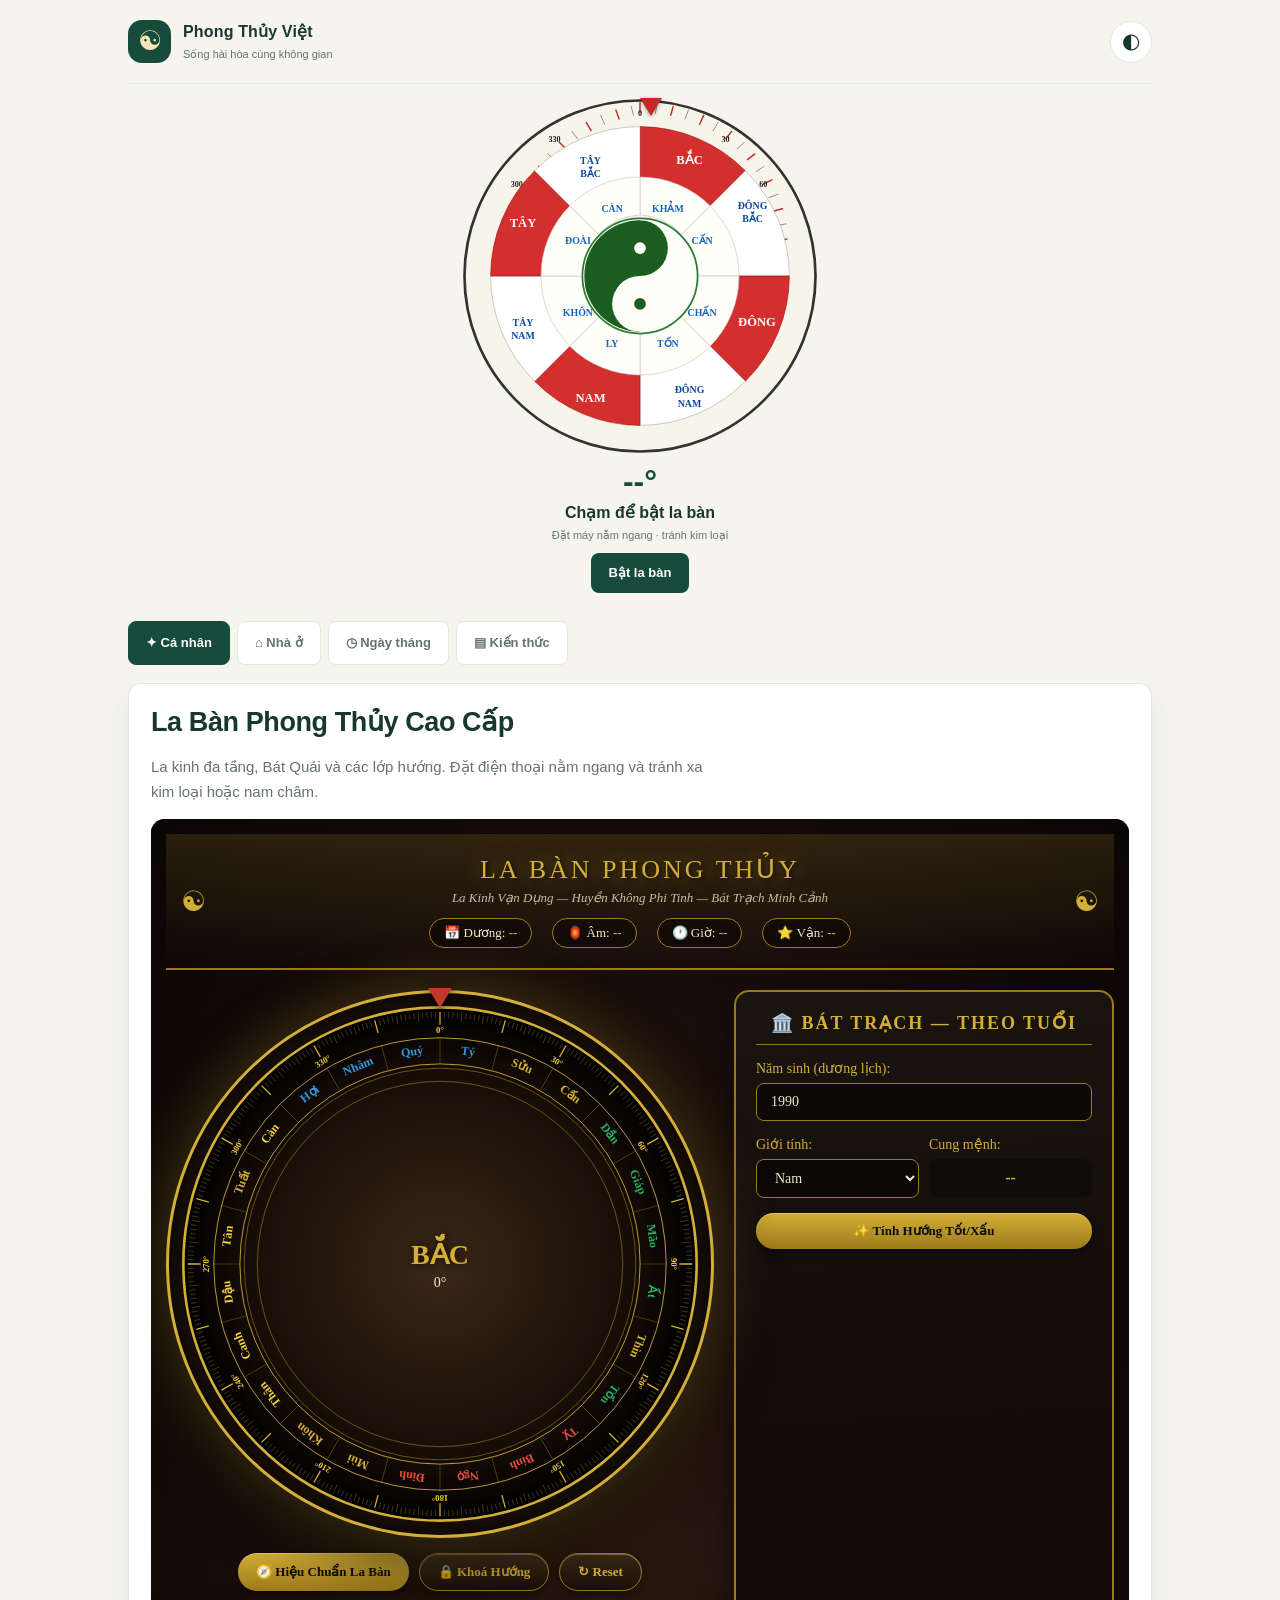
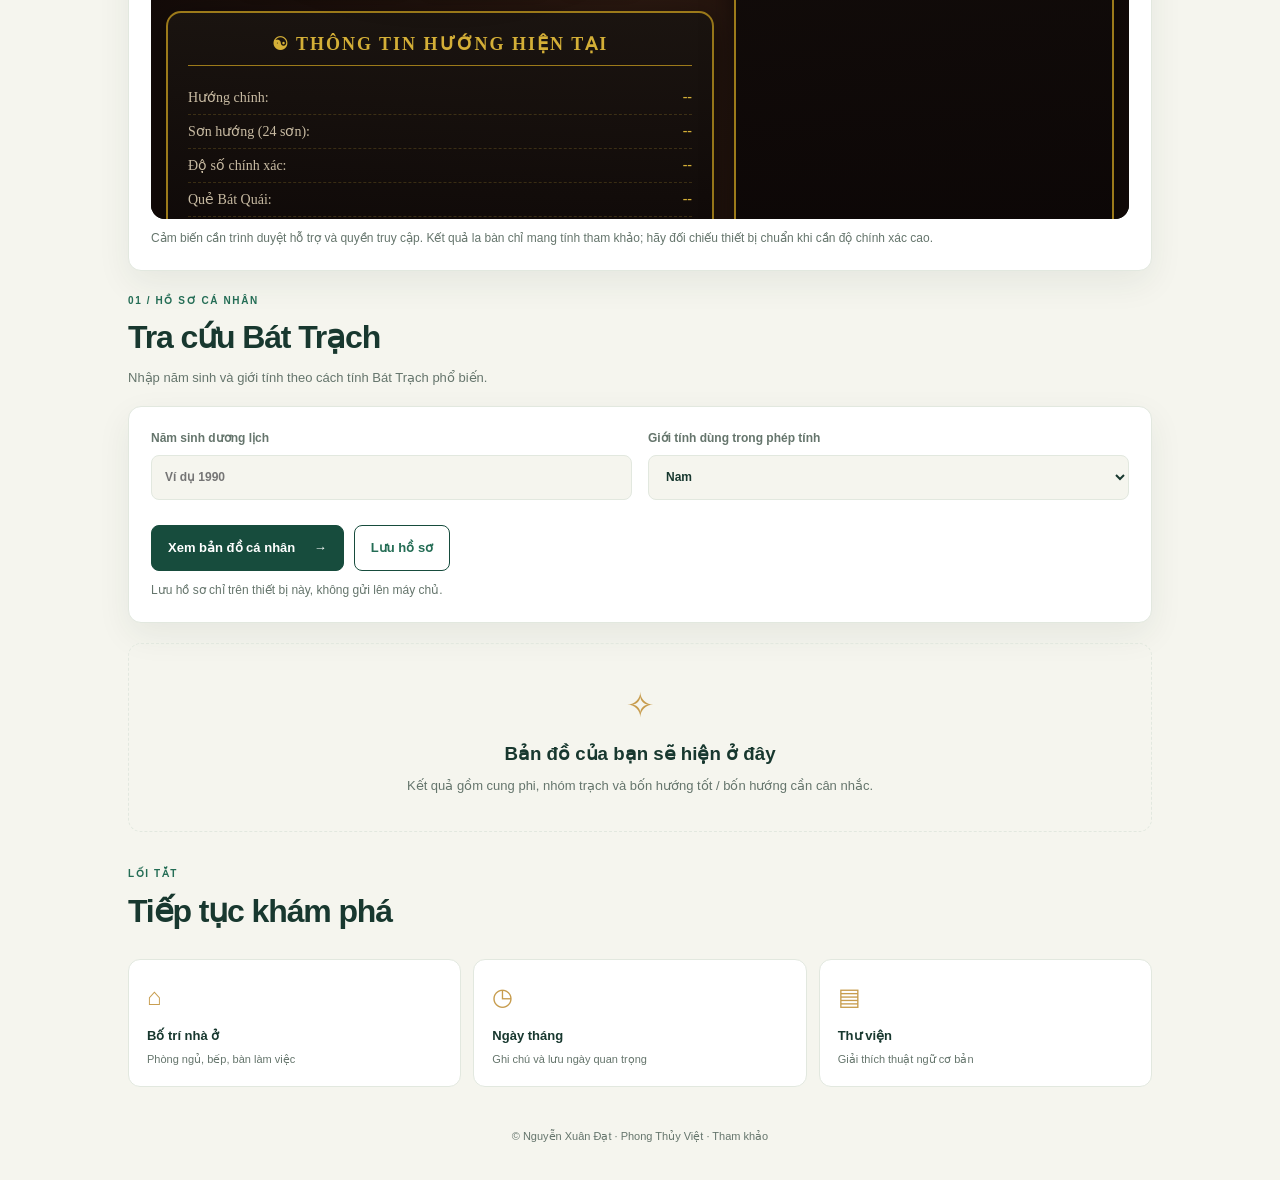
==== index.html @ 2fb2ad36 "Hero La Kinh: fixed red pointer on top, dial rotates under it" ====
<!doctype html>
<html lang="vi">
<head>
<meta charset="UTF-8"><meta name="viewport" content="width=device-width,initial-scale=1,viewport-fit=cover">
<meta name="theme-color" content="#123f35"><meta name="description" content="Phong Thủy Việt — công cụ tra cứu Bát Trạch, Ngũ hành và bố trí không gian sống.">
<meta name="apple-mobile-web-app-capable" content="yes"><meta name="apple-mobile-web-app-status-bar-style" content="black-translucent">
<link rel="manifest" href="manifest.json"><link rel="apple-touch-icon" href="icon-192.png"><link rel="stylesheet" href="style.css">
<link rel="stylesheet" href="home-upgrade.css">
<title>Phong Thủy Việt</title>
</head>
<body>
<div class="app-shell">
<header class="topbar"><a class="brand" href="#" aria-label="Phong Thủy Việt trang chủ"><span class="brand-mark">☯</span><span><strong>Phong Thủy Việt</strong><small>Sống hài hòa cùng không gian</small></span></a><button id="themeToggle" class="icon-button" aria-label="Đổi giao diện" title="Đổi giao diện">◐</button></header>
<section class="hero hero-compass-only">
<div class="hero-symbol">
  <div class="hero-live-compass hero-lakinh" id="heroCompass">
    <div class="hero-lakinh-stage">
      <div class="hero-fixed-pointer" aria-hidden="true"><span></span></div>
      <div class="hero-lakinh-rotator" id="heroCompassDial">
        <img class="hero-lakinh-img" src="./hero-lakinh.svg" alt="La Kinh phong thủy" width="400" height="400" draggable="false"/>
      </div>
    </div>
    <div class="hero-compass-readout">
      <strong id="heroCompassDeg">--°</strong>
      <span id="heroCompassDir">Chạm để bật la bàn</span>
      <small id="heroCompassStatus">Đặt máy nằm ngang · tránh kim loại</small>
      <button type="button" class="hero-compass-btn" id="heroCompassStart">Bật la bàn</button>
    </div>
  </div>
</div>
</section>
<nav class="tabs" id="tools" aria-label="Công cụ"><button class="tab active" data-tab="personal">✦ Cá nhân</button><button class="tab" data-tab="home">⌂ Nhà ở</button><button class="tab" data-tab="calendar">◷ Ngày tháng</button><button class="tab" data-tab="library">▤ Kiến thức</button></nav>
<main>
<section class="panel active" id="panel-personal">
<div class="card premium-compass-card" id="compassCard">
<h3>La Bàn Phong Thủy Cao Cấp</h3>
<p class="muted">La kinh đa tầng, Bát Quái và các lớp hướng. Đặt điện thoại nằm ngang và tránh xa kim loại hoặc nam châm.</p>
<iframe class="premium-compass-frame" src="./la-ban-cao-cap.html" title="La Bàn Phong Thủy Cao Cấp" loading="eager" allow="accelerometer; gyroscope; magnetometer; device-orientation" referrerpolicy="same-origin"></iframe>
<p class="field-hint">Cảm biến cần trình duyệt hỗ trợ và quyền truy cập. Kết quả la bàn chỉ mang tính tham khảo; hãy đối chiếu thiết bị chuẩn khi cần độ chính xác cao.</p>
</div>
<div class="section-heading"><div><span class="eyebrow">01 / HỒ SƠ CÁ NHÂN</span><h2>Tra cứu Bát Trạch</h2><p>Nhập năm sinh và giới tính theo cách tính Bát Trạch phổ biến.</p></div></div>
<div class="card form-card"><form id="profileForm"><div class="form-grid"><label>Năm sinh dương lịch<input id="birthYear" type="number" inputmode="numeric" min="1900" max="2099" placeholder="Ví dụ 1990" required></label><label>Giới tính dùng trong phép tính<select id="gender"><option value="nam">Nam</option><option value="nu">Nữ</option></select></label></div><div class="form-actions"><button class="primary-button" type="submit">Xem bản đồ cá nhân <span>→</span></button><button class="secondary-button" id="saveProfile" type="button">Lưu hồ sơ</button></div><p class="field-hint">Lưu hồ sơ chỉ trên thiết bị này, không gửi lên máy chủ.</p></form></div>
<div id="personalResult" class="results" aria-live="polite"><div class="empty-state"><span>✧</span><h3>Bản đồ của bạn sẽ hiện ở đây</h3><p>Kết quả gồm cung phi, nhóm trạch và bốn hướng tốt / bốn hướng cần cân nhắc.</p></div></div>
<div class="section-heading compact"><div><span class="eyebrow">LỐI TẮT</span><h2>Tiếp tục khám phá</h2></div></div><div class="quick-grid"><button class="quick-card" data-go="home"><span>⌂</span><strong>Bố trí nhà ở</strong><small>Phòng ngủ, bếp, bàn làm việc</small></button><button class="quick-card" data-go="calendar"><span>◷</span><strong>Ngày tháng</strong><small>Ghi chú và lưu ngày quan trọng</small></button><button class="quick-card" data-go="library"><span>▤</span><strong>Thư viện</strong><small>Giải thích thuật ngữ cơ bản</small></button></div>
</section>
<section class="panel" id="panel-home">
<div class="section-heading"><div><span class="eyebrow">02 / KHÔNG GIAN SỐNG</span><h2>Gợi ý bố trí nhà ở</h2><p>Chọn khu vực để xem danh sách kiểm tra thực tế.</p></div></div>
<div class="card"><label for="roomType">Khu vực cần xem</label><select id="roomType"><option value="living">Phòng khách</option><option value="bedroom">Phòng ngủ chính</option><option value="children">Phòng trẻ em</option><option value="desk">Bàn làm việc / học tập</option><option value="kitchen">Nhà bếp</option><option value="entrance">Cửa chính / lối vào</option><option value="altar">Bàn thờ</option><option value="bathroom">Nhà vệ sinh / phòng tắm</option><option value="stairs">Cầu thang / hành lang</option></select><div id="roomGuidance" class="guidance"></div></div>
<div class="card home-guide-card" id="homeGuide">
  <span class="eyebrow">HƯỚNG DẪN TRỰC QUAN</span><h3>Bố trí nhà ở theo công năng, tuổi và hướng</h3>
  <p class="muted">Sơ đồ minh họa để anh dễ hình dung, không phải bản vẽ thi công. Hãy ưu tiên an toàn, thông gió và lối đi trước; phong thủy là lớp tham khảo bổ sung.</p>
  <div class="home-guide-tabs" role="tablist" aria-label="Nhóm hướng dẫn nhà ở">
    <button type="button" class="home-guide-tab active" data-guide="layout">Sơ đồ bố trí</button>
    <button type="button" class="home-guide-tab" data-guide="age">Theo tuổi & hướng</button>
    <button type="button" class="home-guide-tab" data-guide="protect">Trấn trạch an toàn</button>
  </div>
  <section class="home-guide-panel active" data-guide-panel="layout">
    <p class="field-hint layout-hint">Chạm vào từng khu vực để xem chi tiết: sơ đồ lớn, checklist Nên / Tránh và lưu ý an toàn.</p>
    <div class="home-diagram-grid" id="layoutDiagramGrid">
      <button type="button" class="home-diagram interactive" data-room="bedroom" aria-label="Xem chi tiết phòng ngủ">
        <svg viewBox="0 0 240 150" role="img" aria-hidden="true"><rect x="18" y="14" width="204" height="122" rx="8" fill="#e8f5e9" stroke="#2e7d32" stroke-width="3"/><rect x="29" y="25" width="44" height="12" rx="2" fill="#90caf9"/><rect x="83" y="36" width="74" height="72" rx="5" fill="#ffcc80" stroke="#ef6c00" stroke-width="2"/><rect x="90" y="42" width="28" height="18" rx="3" fill="#fff"/><rect x="122" y="42" width="28" height="18" rx="3" fill="#fff"/><path d="M18 105 H43 M43 105 A24 24 0 0 1 67 129" fill="none" stroke="#c62828" stroke-width="3"/><path d="M52 119 L67 129 L66 111" fill="none" stroke="#c62828" stroke-width="3"/><circle cx="200" cy="40" r="14" fill="#43a047" opacity="0.9"/><text x="200" y="44" text-anchor="middle" font-size="12" fill="#fff" font-weight="700">✓</text></svg>
        <strong>Phòng ngủ</strong>
        <p>Giường vững · lối ra thông · chạm để xem chi tiết</p>
        <span class="diagram-cta">Xem chi tiết →</span>
      </button>
      <button type="button" class="home-diagram interactive" data-room="desk" aria-label="Xem chi tiết bàn làm việc">
        <svg viewBox="0 0 240 150" role="img" aria-hidden="true"><rect x="18" y="14" width="204" height="122" rx="8" fill="#e3f2fd" stroke="#1565c0" stroke-width="3"/><rect x="30" y="24" width="55" height="13" rx="2" fill="#90caf9"/><rect x="82" y="54" width="91" height="38" rx="4" fill="#ffb74d" stroke="#ef6c00" stroke-width="2"/><rect x="105" y="60" width="45" height="24" rx="2" fill="#0d47a1"/><circle cx="126" cy="72" r="5" fill="#fff"/><path d="M191 35 L205 49 L191 63" fill="none" stroke="#2e7d32" stroke-width="3"/><circle cx="200" cy="100" r="14" fill="#43a047"/><text x="200" y="104" text-anchor="middle" font-size="12" fill="#fff" font-weight="700">✓</text></svg>
        <strong>Bàn làm việc</strong>
        <p>Ánh sáng · tầm nhìn · công thái học</p>
        <span class="diagram-cta">Xem chi tiết →</span>
      </button>
      <button type="button" class="home-diagram interactive" data-room="kitchen" aria-label="Xem chi tiết nhà bếp">
        <svg viewBox="0 0 240 150" role="img" aria-hidden="true"><rect x="18" y="14" width="204" height="122" rx="8" fill="#fff3e0" stroke="#ef6c00" stroke-width="3"/><rect x="29" y="25" width="58" height="29" rx="4" fill="#b2dfdb"/><rect x="149" y="25" width="58" height="29" rx="4" fill="#ffccbc"/><path d="M101 32 C91 52 91 72 101 93" stroke="#e65100" stroke-width="3" stroke-dasharray="4 4" fill="none"/><text x="58" y="69" text-anchor="middle" font-size="10" fill="#29493c">Bồn rửa</text><text x="178" y="69" text-anchor="middle" font-size="10" fill="#29493c">Bếp nấu</text><circle cx="120" cy="110" r="14" fill="#43a047"/><text x="120" y="114" text-anchor="middle" font-size="12" fill="#fff" font-weight="700">✓</text></svg>
        <strong>Nhà bếp</strong>
        <p>Tách nước–lửa · thông gió · an toàn cháy</p>
        <span class="diagram-cta">Xem chi tiết →</span>
      </button>
      <button type="button" class="home-diagram interactive" data-room="entrance" aria-label="Xem chi tiết cửa chính">
        <svg viewBox="0 0 240 150" role="img" aria-hidden="true"><rect x="18" y="14" width="204" height="122" rx="8" fill="#f3e5f5" stroke="#7b1fa2" stroke-width="3"/><path d="M88 15 V76 A61 61 0 0 0 149 15" fill="none" stroke="#c62828" stroke-width="3"/><path d="M120 115 V82 M111 91 L120 82 L129 91" stroke="#2e7d32" stroke-width="4" fill="none"/><rect x="33" y="34" width="35" height="24" rx="3" fill="#ce93d8"/><rect x="173" y="34" width="35" height="24" rx="3" fill="#ce93d8"/><circle cx="200" cy="110" r="14" fill="#43a047"/><text x="200" y="114" text-anchor="middle" font-size="12" fill="#fff" font-weight="700">✓</text></svg>
        <strong>Cửa chính</strong>
        <p>Lối vào thoáng · đo hướng đúng · thoát hiểm</p>
        <span class="diagram-cta">Xem chi tiết →</span>
      </button>
      <button type="button" class="home-diagram interactive" data-room="living" aria-label="Xem chi tiết phòng khách">
        <svg viewBox="0 0 240 150" role="img" aria-hidden="true"><rect x="18" y="14" width="204" height="122" rx="8" fill="#e8eaf6" stroke="#3949ab" stroke-width="3"/><rect x="40" y="70" width="90" height="40" rx="4" fill="#9fa8da"/><rect x="150" y="40" width="50" height="70" rx="3" fill="#c5cae9"/><circle cx="55" cy="45" r="14" fill="#43a047"/><text x="55" y="49" text-anchor="middle" font-size="12" fill="#fff" font-weight="700">✓</text></svg>
        <strong>Phòng khách</strong>
        <p>Giao tiếp · lối đi · sofa ổn định</p>
        <span class="diagram-cta">Xem chi tiết →</span>
      </button>
      <button type="button" class="home-diagram interactive" data-room="bathroom" aria-label="Xem chi tiết nhà vệ sinh">
        <svg viewBox="0 0 240 150" role="img" aria-hidden="true"><rect x="18" y="14" width="204" height="122" rx="8" fill="#e0f7fa" stroke="#00838f" stroke-width="3"/><rect x="50" y="40" width="50" height="60" rx="4" fill="#80deea"/><circle cx="160" cy="70" r="28" fill="#b2ebf2"/><circle cx="200" cy="40" r="14" fill="#43a047"/><text x="200" y="44" text-anchor="middle" font-size="12" fill="#fff" font-weight="700">✓</text></svg>
        <strong>Nhà vệ sinh</strong>
        <p>Chống trượt · thông gió · xử lý ẩm</p>
        <span class="diagram-cta">Xem chi tiết →</span>
      </button>
    </div>
  </section>
  <section class="home-guide-panel" data-guide-panel="age" hidden>
    <div class="card age-direction-card">
      <span class="eyebrow">TRA CỨU CÁ NHÂN HÓA</span>
      <h3>Tính hướng theo ngày sinh nam / nữ</h3>
      <p class="muted">Nhập ngày sinh dương lịch, chọn giới tính dùng trong phép tính và hướng cửa chính đã đo thực tế để nhận gợi ý Bát Trạch cùng cách bố trí cơ bản.</p>
      <form id="houseAgeForm">
        <div class="form-grid">
          <label class="birth-date-field" for="houseBirthDate">Ngày sinh dương lịch<input id="houseBirthDate" type="text" inputmode="text" autocomplete="bday" autocapitalize="off" spellcheck="false" maxlength="10" placeholder="DD/MM/YYYY" aria-label="Nhập ngày sinh theo định dạng DD/MM/YYYY, ví dụ 25/12/1990" required><small class="field-hint">Nhập ngày/tháng/năm.</small></label>
          <label for="houseBirthGender">Giới tính dùng trong phép tính<select id="houseBirthGender"><option value="nam">Nam</option><option value="nu">Nữ</option></select></label>
          <label for="houseMeasuredFacing">Hướng cửa chính đã đo<select id="houseMeasuredFacing"><option value="">Chưa đo / chưa rõ</option><option>Bắc</option><option>Đông Bắc</option><option>Đông</option><option>Đông Nam</option><option>Nam</option><option>Tây Nam</option><option>Tây</option><option>Tây Bắc</option></select></label>
        </div>
        <div class="form-actions"><button class="primary-button" type="submit">Tính hướng & bố trí</button><button class="secondary-button" type="button" id="clearHouseAgeForm">Xóa thông tin nhập</button></div>
      </form>
      <div id="houseAgeResult" class="age-direction-result" aria-live="polite"><p class="empty-state small">Nhập thông tin để xem cung phi, nhóm trạch, hướng hợp theo bảng tra và gợi ý bố trí phòng.</p></div>
      <p class="field-hint">Đây là cách tra cứu Bát Trạch truyền thống để tham khảo, không phải kết luận khoa học. Người sinh sát thời điểm Tết âm lịch có thể cần xác định lại năm quy đổi theo trường phái đang dùng. Hướng cửa chính không tự động đồng nghĩa với hướng đặt giường hoặc bàn.</p>
    </div>
    <ol class="guide-steps"><li><strong>Đo hướng nhà riêng:</strong> dùng la bàn ở vài vị trí thoáng, tránh kim loại/loa/nam châm; ghi rõ đang đo mặt cửa, mặt nhà hay hướng nhìn.</li><li><strong>Áp dụng có chọn lọc:</strong> cân nhắc hướng khi sắp xếp bàn/giường nếu thuận tiện; không phá tường, chuyển bếp hoặc sửa kết cấu chỉ vì một bảng tra.</li></ol>
    <button type="button" class="secondary-button" id="goPersonalGuide">Mở tra cứu cung phi ở tab Cá nhân</button>
  </section>
  <section class="home-guide-panel" data-guide-panel="protect" hidden>
    <div class="protect-callout"><strong>“Trấn trạch” theo hướng an toàn, ít tốn kém</strong><p>Trước hết xử lý nguyên nhân thực tế: sửa cửa/khóa hỏng, chống thấm, thông gió, ánh sáng, tiếng ồn và điểm nguy hiểm. Nếu gia đình có nghi lễ truyền thống, có thể thực hiện theo tập tục riêng nhưng không cần mua vật phẩm đắt tiền hay đặt vật cản lối đi.</p></div>
    <p class="field-hint">Tick các mục đã xử lý. Tiến độ được lưu trên máy anh (không gửi lên mạng).</p>
    <div class="protect-checklist" id="protectChecklist">
      <label class="protect-item"><input type="checkbox" data-protect="survey"><span><strong>1. Khảo sát hiện trạng</strong><small>Ghi hướng cửa, vị trí phòng, điểm ẩm/nứt, tiếng ồn, ánh sáng và lối thoát.</small></span></label>
      <label class="protect-item"><input type="checkbox" data-protect="fix-structure"><span><strong>2. Sửa kết cấu & an toàn</strong><small>Xử lý rò điện/gas, nứt, mốc, cửa khó đóng; gọi thợ nếu cần.</small></span></label>
      <label class="protect-item"><input type="checkbox" data-protect="exit"><span><strong>3. Lối thoát & lối vào</strong><small>Dọn thông thoáng cửa chính, hành lang; không chắn lối thoát hiểm.</small></span></label>
      <label class="protect-item"><input type="checkbox" data-protect="fire"><span><strong>4. Phòng cháy</strong><small>Tách vật dễ cháy khỏi bếp; kiểm tra dây/ổ điện; thiết bị gas an toàn.</small></span></label>
      <label class="protect-item"><input type="checkbox" data-protect="slip"><span><strong>5. Chống trượt / vấp</strong><small>Lau khô sàn ẩm, cố định thảm, chống trượt nhà tắm và cầu thang.</small></span></label>
      <label class="protect-item"><input type="checkbox" data-protect="air-light"><span><strong>6. Thông gió & ánh sáng</strong><small>Mở cửa hợp lý, hút mùi bếp/WC, bổ sung đèn lối đi và khu làm việc.</small></span></label>
      <label class="protect-item"><input type="checkbox" data-protect="stable"><span><strong>7. Đồ nặng cố định</strong><small>Neo tủ/kệ vào tường; bàn thờ/bếp ổn định, xa vật dễ cháy.</small></span></label>
      <label class="protect-item"><input type="checkbox" data-protect="no-danger"><span><strong>8. Không dùng cách nguy hiểm</strong><small>Không đốt lửa/nhang thiếu giám sát, không khoan phá kết cấu hay đặt vật nặng nơi dễ rơi để “hóa giải”.</small></span></label>
    </div>
    <div class="protect-progress" id="protectProgress" aria-live="polite">Đã hoàn thành 0/8 mục</div>
    <p class="field-hint">Phong thủy và nghi lễ là thực hành văn hóa/truyền thống; không thay thế việc sửa chữa kỹ thuật và phòng cháy chữa cháy.</p>
  </section>
</div>
<div class="legacy-compass-runtime" aria-hidden="true" inert></div>
</section>
<section class="panel" id="panel-calendar">
<div class="section-heading"><div><span class="eyebrow">03 / LỊCH & GHI CHÚ</span><h2>Ngày tháng & sự kiện</h2><p>Đối chiếu dương lịch – âm lịch và lưu ngày quan trọng trên máy.</p></div></div>
<div class="card form-card"><label for="lunarDateInput">Chọn ngày dương lịch</label><input id="lunarDateInput" type="date"><button class="primary-button" type="button" id="convertLunar">Đổi sang âm lịch</button><p id="lunarDateResult" class="field-hint">Hãy chọn ngày dương lịch</p></div>
<div class="card form-card"><label for="solarTermsYear">Năm xem tiết khí</label><input id="solarTermsYear" type="number" min="1900" max="2099" placeholder="2026"><button class="primary-button" type="button" id="showSolarTerms">Xem 24 tiết khí</button><div id="solarTermsResult" class="guidance"></div></div>
<div class="card"><h3>Ghi chú sự kiện</h3><form id="eventForm"><div class="form-grid"><label>Ngày<input id="eventDate" type="date" required></label><label>Tiêu đề<input id="eventTitle" type="text" maxlength="80" placeholder="Ví dụ: cúng nhà mới" required></label></div><button class="primary-button" type="submit">Lưu sự kiện</button></form><div id="eventList" class="event-list"></div></div>
</section>
<section class="panel" id="panel-library">
<div class="section-heading"><div><span class="eyebrow">04 / THƯ VIỆN</span><h2>Kiến thức nền tảng</h2><p>Thuật ngữ phổ biến và cách hiểu thận trọng.</p></div></div>
<div class="library-list">
<details class="card" open><summary>Bát Trạch và cung phi</summary><p>Bát Trạch phân nhóm cung phi thành Đông Tứ Trạch và Tây Tứ Trạch, sau đó đối chiếu tám phương với các tên gọi như Sinh Khí, Thiên Y, Diên Niên, Phục Vị. Các trường phái và cách xác định năm sinh có thể khác nhau.</p></details>
<details class="card"><summary>Ngũ hành</summary><p>Kim, Mộc, Thủy, Hỏa, Thổ là hệ phân loại trong triết học phương Đông. Ngũ hành của cung phi không đồng nghĩa với nạp âm năm sinh; ứng dụng này hiển thị riêng cung phi và hành của cung để tránh nhầm lẫn.</p></details>
<details class="card"><summary>Đo hướng nhà</summary><p>Đo nhiều lần tại vị trí thoáng, tránh sát loa, nam châm, khung thép hoặc thiết bị điện. Phân biệt hướng mặt cửa, hướng mặt nhà và hướng nhìn khi ngồi; đây không phải lúc nào cũng là một hướng.</p></details>
<details class="card"><summary>Ưu tiên thực tế</summary><p>Ánh sáng, thông gió, chống trượt, lối thoát hiểm, kết cấu an toàn và nhu cầu của người sử dụng nên được ưu tiên. Không thay đổi kết cấu hoặc quyết định tài chính lớn chỉ dựa vào một kết quả phong thủy.</p></details>
<details class="card"><summary>Về lịch âm và ngày tốt</summary><p>Bộ chuyển đổi dùng thuật toán thiên văn phổ biến cho lịch âm Việt Nam theo múi giờ UTC+7. Đây là công cụ đối chiếu ngày, không thay thế lịch vạn niên được thẩm định và không tự kết luận ngày tốt/xấu hoặc giờ hoàng đạo.</p></details>
</div>
<div class="card"><h3>Chia sẻ ứng dụng</h3><p class="muted">Gửi đường dẫn ứng dụng cho người thân.</p><button class="primary-button" id="shareApp" type="button">Chia sẻ / sao chép liên kết <span>↗</span></button><p id="shareStatus" class="field-hint" aria-live="polite"></p></div>
</section>
</main>
<footer class="site-footer"><p>© Nguyễn Xuân Đạt · Phong Thủy Việt · Tham khảo</p></footer>
</div>
<div id="roomDetailModal" class="room-modal" hidden>
  <div class="room-modal-backdrop" data-close-modal></div>
  <div class="room-modal-sheet" role="dialog" aria-modal="true" aria-labelledby="roomModalTitle">
    <button type="button" class="room-modal-close" data-close-modal aria-label="Đóng">×</button>
    <div id="roomModalBody"></div>
  </div>
</div>
<script src="app.js"></script>
<script src="home-upgrade.js"></script>
<script>if('serviceWorker' in navigator){navigator.serviceWorker.register('sw.js').catch(()=>{});}</script>
</body>
</html>
---- style.css ----
:root{color-scheme:light;--bg:#f5f5ee;--surface:#fff;--ink:#18382f;--muted:#65756c;--line:#e2e8df;--green:#174c3d;--green2:#246d55;--gold:#c79c4d;--soft:#eaf2e9;--danger:#a44a3d;--shadow:0 12px 34px rgba(24,56,47,.07)}
:root[data-theme="dark"]{color-scheme:dark;--bg:#111b18;--surface:#1a2923;--ink:#eef4ec;--muted:#b2c0b5;--line:#34473d;--green:#b7d8c2;--green2:#8cbda2;--gold:#e3bd70;--soft:#253b30;--danger:#f0a89c;--shadow:0 12px 34px rgba(0,0,0,.18)}
*{box-sizing:border-box}html{scroll-behavior:smooth;scroll-padding-top:18px}body{margin:0;background:var(--bg);color:var(--ink);font-family:Inter,-apple-system,BlinkMacSystemFont,"Segoe UI",sans-serif;line-height:1.55}button,input,select,textarea{font:inherit}button,a{-webkit-tap-highlight-color:transparent}button{cursor:pointer}a{color:inherit}.app-shell{max-width:1080px;margin:auto;padding:0 28px}.topbar{height:84px;display:flex;align-items:center;justify-content:space-between;border-bottom:1px solid var(--line)}.brand{display:flex;align-items:center;gap:12px;text-decoration:none}.brand-mark{display:grid;place-items:center;width:43px;height:43px;border-radius:14px;background:var(--green);color:#f8e4b6;font-size:27px}.brand strong,.brand small{display:block}.brand strong{font-size:16px;letter-spacing:.01em}.brand small{font-size:11px;color:var(--muted);margin-top:2px}.icon-button{width:42px;height:42px;border:1px solid var(--line);background:var(--surface);border-radius:50%;color:var(--ink);font-size:21px}.hero{min-height:310px;display:grid;grid-template-columns:1.2fr .8fr;align-items:center;padding:36px 4px 26px;gap:28px}.eyebrow{display:block;font-size:10px;font-weight:800;letter-spacing:.16em;color:var(--green2)}.hero h1{font-size:clamp(34px,5.2vw,55px);letter-spacing:-.045em;line-height:1.08;margin:14px 0}.hero h1 em{font-family:Georgia,serif;font-weight:500;color:var(--green2)}.hero p{max-width:450px;color:var(--muted);font-size:15px}.primary-link{display:inline-flex;gap:22px;align-items:center;background:var(--green);color:#fff;text-decoration:none;padding:12px 17px;border-radius:8px;font-size:13px;font-weight:700;margin-top:8px}.primary-link span{font-size:19px}.hero-symbol{display:grid;place-items:center;min-height:240px;background:radial-gradient(circle,var(--soft),transparent 68%);overflow:hidden}.compass-ring{position:relative;display:grid;place-items:center;width:200px;height:200px;border:1px solid var(--gold);border-radius:50%;color:var(--green2);outline:1px solid var(--gold);outline-offset:10px;background:repeating-conic-gradient(from 0deg,transparent 0 14deg,var(--line) 14.5deg 15deg)}.compass-ring:before{content:"";position:absolute;inset:17px;border:1px solid var(--gold);border-radius:50%}.compass-ring span{font-size:68px;color:var(--green)}.compass-ring i,.compass-ring b,.compass-ring small,.compass-ring strong{position:absolute;font-style:normal;font-size:10px;font-weight:800}.compass-ring i{top:7px}.compass-ring b{right:8px}.compass-ring small{bottom:7px}.compass-ring strong{left:8px}.notice{display:flex;gap:12px;padding:14px 16px;border:1px solid #e5d7b7;background:color-mix(in srgb,var(--gold) 10%,var(--surface));border-radius:10px;color:var(--muted);font-size:12px}.notice>span{font-size:18px;color:var(--gold);font-weight:800}.notice p{margin:0}.notice.subtle{margin-top:14px}.tabs{display:flex;gap:7px;padding:22px 0 18px;overflow-x:auto;position:sticky;top:0;background:var(--bg);z-index:5}.tab{white-space:nowrap;border:1px solid var(--line);background:var(--surface);color:var(--muted);border-radius:8px;padding:11px 17px;font-size:13px;font-weight:700}.tab.active{background:var(--green);color:#fff;border-color:var(--green)}.panel{display:none}.panel.active{display:block;animation:appear .22s ease}@keyframes appear{from{opacity:.4;transform:translateY(4px)}to{opacity:1;transform:none}}.section-heading{display:flex;justify-content:space-between;align-items:end;margin:22px 0 18px}.section-heading h2{font-size:clamp(24px,3.5vw,32px);letter-spacing:-.035em;margin:5px 0}.section-heading p{margin:0;color:var(--muted);font-size:13px}.section-heading.compact{margin-top:34px}.card{background:var(--surface);border:1px solid var(--line);border-radius:13px;padding:22px;margin-bottom:14px;box-shadow:var(--shadow)}.card h3{font-size:16px;margin:0 0 12px;letter-spacing:-.015em}.form-grid{display:grid;grid-template-columns:1fr 1fr;gap:16px}.card label{display:block;font-size:12px;font-weight:750;color:var(--muted);margin-bottom:7px}.card input,.card select,.card textarea{display:block;width:100%;margin-top:7px;padding:12px 13px;border:1px solid var(--line);border-radius:8px;background:var(--bg);color:var(--ink);outline:none;min-height:45px}.card textarea{resize:vertical}.card input:focus,.card select:focus,.card textarea:focus{border-color:var(--green2);box-shadow:0 0 0 3px color-mix(in srgb,var(--green2) 15%,transparent)}.form-actions{display:flex;gap:10px;margin-top:18px}.primary-button,.secondary-button{border:1px solid var(--green);border-radius:8px;padding:12px 16px;font-weight:750;font-size:13px}.primary-button{background:var(--green);color:white}.primary-button span{margin-left:15px}.secondary-button{background:var(--surface);color:var(--green2)}.primary-button:hover,.secondary-button:hover,.tab:hover{filter:brightness(1.05)}.field-hint,.muted{font-size:12px;color:var(--muted)}.field-hint{margin:10px 0 0}.results{margin-top:20px}.empty-state{text-align:center;border:1px dashed var(--line);border-radius:13px;padding:35px 20px;color:var(--muted)}.empty-state>span{font-size:34px;color:var(--gold)}.empty-state h3{color:var(--ink);margin:8px 0}.empty-state p{font-size:13px;margin:0}.empty-state.small{padding:20px}.profile-summary{display:flex;align-items:center;gap:17px}.profile-orb{width:74px;height:74px;flex-shrink:0;border-radius:50%;display:grid;place-items:center;background:var(--soft);border:1px solid var(--gold);color:var(--green2);font-family:Georgia,serif;font-size:24px}.profile-summary h3{margin:4px 0}.profile-summary p{font-size:13px;margin:0 0 3px}.profile-summary small{font-size:11px;color:var(--muted)}.list-heading{display:flex;justify-content:space-between;align-items:center;gap:12px}.list-heading h3{margin:0 0 14px}.pill{font-size:10px;font-weight:800;border-radius:30px;padding:5px 9px;margin-bottom:12px}.positive{background:#e2f1e5;color:#276643}.caution{background:#f8e8e3;color:#934337}.direction-grid{display:grid;grid-template-columns:repeat(2,minmax(0,1fr));gap:9px}.direction-item{border:1px solid var(--line);border-radius:9px;padding:12px 13px;display:flex;justify-content:space-between;align-items:center;gap:8px}.direction-item span{font-size:12px;color:var(--muted)}.direction-item strong{font-size:13px}.direction-item.good{background:color-mix(in srgb,#3b9863 7%,var(--surface))}.direction-item.bad{background:color-mix(in srgb,#c85c4c 6%,var(--surface))}.direction-item.good strong{color:var(--green2)}.direction-item.bad strong{color:var(--danger)}.quick-grid{display:grid;grid-template-columns:repeat(3,1fr);gap:12px}.quick-card{display:flex;flex-direction:column;align-items:flex-start;text-align:left;padding:18px;background:var(--surface);border:1px solid var(--line);border-radius:12px;color:var(--ink)}.quick-card>span{font-size:24px;color:var(--gold);margin-bottom:10px}.quick-card strong{font-size:13px}.quick-card small{font-size:11px;color:var(--muted);margin-top:5px}.guidance{margin-top:18px}.checklist{list-style:none;padding:0;margin:0;display:grid;gap:13px}.checklist li{display:flex;gap:10px;font-size:13px}.checklist li span{color:var(--green2);font-weight:900}.bearing-result{align-self:end;min-height:45px;display:flex;flex-direction:column;justify-content:center;padding:10px 12px;border-radius:8px;background:var(--soft);font-size:13px}.bearing-result strong{font-size:16px}.bearing-result small{font-size:10px;color:var(--muted)}.text-button{border:0;background:none;color:var(--danger);font-size:12px;font-weight:700}.event-list{display:grid;gap:8px}.event-item{display:flex;align-items:center;gap:13px;padding:12px 0;border-bottom:1px solid var(--line)}.event-item:last-child{border:0}.event-date{width:53px;min-width:53px;text-align:center;padding:7px 3px;background:var(--soft);border-radius:8px}.event-date strong,.event-date span{display:block}.event-date strong{font-size:20px;line-height:1.1}.event-date span{font-size:10px;color:var(--muted);margin-top:4px}.event-content{flex:1;min-width:0}.event-content>strong{font-size:13px}.event-content p{font-size:12px;color:var(--muted);margin:3px 0 0;white-space:pre-wrap;overflow-wrap:anywhere}.delete-event{width:33px;height:33px;border-radius:50%;border:1px solid var(--line);background:var(--surface);color:var(--danger);font-size:20px}.library-list details summary{font-weight:750;font-size:14px;cursor:pointer;list-style:none;display:flex;justify-content:space-between}.library-list details summary:after{content:"＋";color:var(--gold)}.library-list details[open] summary:after{content:"−"}.library-list details p{font-size:13px;color:var(--muted);margin:14px 0 0}.footer-brand{font-family:Georgia,serif;font-size:20px;color:var(--green2)}footer{text-align:center;padding:36px 0 30px;color:var(--muted);font-size:11px}footer p{margin:5px 0}
@media(max-width:650px){.app-shell{padding:0 16px}.topbar{height:72px}.hero{grid-template-columns:1fr;min-height:unset;padding:32px 0 24px;gap:4px}.hero h1{font-size:42px}.hero-symbol{min-height:145px}.compass-ring{transform:scale(.67)}.notice{font-size:11px}.tabs{margin:0 -16px;padding:14px 16px}.tab{padding:10px 13px}.section-heading{margin-top:17px}.card{padding:17px}.form-grid{grid-template-columns:1fr;gap:10px}.form-actions{flex-direction:column}.form-actions button{width:100%}.direction-grid{grid-template-columns:1fr}.quick-grid{grid-template-columns:1fr}.quick-card{display:grid;grid-template-columns:32px 1fr;column-gap:8px;align-items:center}.quick-card>span{grid-row:span 2;margin:0}.quick-card small{margin-top:0}.profile-summary{align-items:flex-start}.profile-orb{width:60px;height:60px}.bearing-result{min-height:44px}.section-heading p{max-width:90%}}
@media(prefers-reduced-motion:reduce){*,*:before,*:after{scroll-behavior:auto!important;animation:none!important;transition:none!important}}
\n#lunarDateResult{align-self:end;min-height:45px}#lunarDateResult strong{font-size:16px}#lunarDateResult small{font-size:10px;color:var(--muted)}#convertLunarDate{margin-top:14px}\n
.audit-options{display:grid;gap:10px;margin:16px 0}.audit-options label{display:flex;align-items:flex-start;gap:10px;padding:11px 12px;border:1px solid var(--line);border-radius:10px;background:var(--surface);font-size:13px;line-height:1.45}.audit-options input{width:18px;height:18px;flex:0 0 18px;margin:1px 0 0;accent-color:var(--green2)}.audit-result{margin-top:14px}.audit-result:empty{display:none}.audit-result ol{padding-left:22px;display:grid;gap:12px}.audit-result li strong{font-size:13px}.audit-result li p{font-size:12px;color:var(--muted);margin:4px 0 0;line-height:1.6}.audit-result>p{font-size:13px;line-height:1.6}

.solar-terms-result{margin-top:14px}.solar-terms-result ol{list-style:none;padding:0;margin:0;display:grid;grid-template-columns:repeat(2,minmax(0,1fr));gap:8px}.solar-terms-result li{display:flex;flex-direction:column;gap:4px;padding:10px;border:1px solid var(--line);border-radius:9px;background:var(--surface)}.solar-terms-result li strong{font-size:12px}.solar-terms-result li span{font-size:11px;color:var(--muted)}@media(max-width:380px){.solar-terms-result ol{grid-template-columns:1fr}}

/* Live electronic compass */
.compass-live{display:grid;grid-template-columns:minmax(190px,240px) 1fr;gap:22px;align-items:center;margin:18px 0}
.live-compass-dial{position:relative;width:min(62vw,230px);aspect-ratio:1;border:2px solid var(--gold);border-radius:50%;background:repeating-conic-gradient(from 0deg,var(--line) 0deg 1deg,transparent 1deg 11.25deg),radial-gradient(circle,var(--surface) 0 61%,var(--soft) 62% 100%);box-shadow:inset 0 0 0 8px var(--surface),inset 0 0 0 10px var(--gold);transition:transform .12s linear;margin:auto}
.live-compass-dial:before{content:"";position:absolute;inset:15%;border:1px solid var(--line);border-radius:50%}
.live-compass-dial span{position:absolute;font-size:10px;font-weight:850;color:var(--ink);transform:translate(-50%,-50%);white-space:nowrap}
.compass-n{top:11%;left:50%;color:#b23b31!important}.compass-ne{top:22%;left:78%}.compass-e{top:50%;left:87%}.compass-se{top:78%;left:78%}.compass-s{top:89%;left:50%}.compass-sw{top:78%;left:22%}.compass-w{top:50%;left:13%}.compass-nw{top:22%;left:22%}
.compass-needle{position:absolute;left:calc(50% - 2px);top:20%;height:30%;width:4px;background:linear-gradient(to bottom,#c43e35 0 50%,var(--muted) 50%);clip-path:polygon(50% 0,100% 100%,50% 82%,0 100%);transform-origin:50% 100%;border-radius:3px}
.compass-readout{display:flex;flex-direction:column;gap:5px;min-width:0}.compass-readout strong{font-size:clamp(28px,6vw,42px);line-height:1.1;color:var(--green2);font-variant-numeric:tabular-nums}.compass-readout>span{font-size:18px;font-weight:800}.compass-readout small{font-size:11px;color:var(--muted);line-height:1.5}.compass-actions{flex-wrap:wrap}.compass-actions button{flex:1;min-width:120px}.compass-settings{margin-top:14px}.compass-settings input{margin-top:7px}
button:disabled{opacity:.55;cursor:not-allowed}
@media(max-width:520px){.compass-live{grid-template-columns:1fr;gap:15px}.live-compass-dial{width:min(65vw,220px)}.compass-readout{text-align:center}.compass-actions{flex-direction:column}.compass-actions button{width:100%}}


/* Premium interactive Feng Shui compass */
.compass-card{overflow:hidden}.compass-readout-top{text-align:center;align-items:center;margin:4px 0 18px}.compass-readout-top strong{font-size:clamp(36px,9vw,54px);letter-spacing:-1.5px}.compass-readout-top>span{font-size:19px}
.feng-compass-wrap{display:grid;place-items:center;padding:8px 0 12px}.feng-compass{--dial-size:min(88vw,410px);width:var(--dial-size);height:var(--dial-size);position:relative;border-radius:50%;isolation:isolate;overflow:hidden;touch-action:none;user-select:none;-webkit-user-select:none;cursor:grab;background:radial-gradient(circle at 50% 45%,#fffdf3 0 31%,#f4e7c5 32% 45%,#163f38 45.5% 46.5%,#f8f0dc 47% 57%,#ad2927 57.5% 58.5%,#f6ebcf 59% 66%,#173f38 66.5% 67.5%,#f8efda 68% 100%);border:5px solid #b98a3c;box-shadow:0 0 0 3px #f3dfad,0 10px 30px #091d1833,inset 0 0 0 2px #fff8d9}.feng-compass:active{cursor:grabbing}.feng-ring{position:absolute;inset:0;border-radius:50%;pointer-events:none}
.feng-ring-ticks{inset:2%;border:1px solid #7f5b26;background:repeating-conic-gradient(from 0deg,#263d32 0deg .45deg,transparent .55deg 1deg,#263d32 1.1deg 1.35deg,transparent 1.5deg 5deg);mask:radial-gradient(circle,transparent 0 78%,#000 78.5% 100%);-webkit-mask:radial-gradient(circle,transparent 0 78%,#000 78.5% 100%)}
.feng-ring-degree{inset:4%;font-size:clamp(9px,2.5vw,12px);font-weight:900;color:#253b31}.degree-label{position:absolute;left:50%;top:50%;transform:translate(-50%,-50%);font-variant-numeric:tabular-nums}.d0{top:8%}.d45{left:80%;top:20%}.d90{left:92%;top:50%}.d135{left:80%;top:80%}.d180{top:92%}.d225{left:20%;top:80%}.d270{left:8%;top:50%}.d315{left:20%;top:20%}
.feng-bagua{inset:13%;border:2px solid #b88b3b;background:conic-gradient(from -22.5deg,#9f2425 0 45deg,#f7e8c5 45deg 90deg,#1e574b 90deg 135deg,#f7e8c5 135deg 180deg,#9f2425 180deg 225deg,#f7e8c5 225deg 270deg,#1e574b 270deg 315deg,#f7e8c5 315deg 360deg);box-shadow:inset 0 0 0 3px #fff5d9,0 0 0 2px #173f38}
.bagua-label{position:absolute;display:flex;flex-direction:column;align-items:center;gap:1px;left:50%;top:50%;transform:translate(-50%,-50%);font-family:serif;font-weight:900;font-size:clamp(17px,4.4vw,23px);color:#fff;text-shadow:0 1px 3px #000a;line-height:1.05}.bagua-label small{font-family:system-ui,sans-serif;font-size:clamp(7px,1.8vw,9px);font-weight:800;white-space:nowrap}
.b0{top:8%;color:#fff}.b45{left:79%;top:21%;color:#7f1f1f}.b90{left:91%;top:50%;color:#fff}.b135{left:79%;top:79%;color:#153d32}.b180{top:91%;color:#fff}.b225{left:21%;top:79%;color:#7f1f1f}.b270{left:9%;top:50%;color:#fff}.b315{left:21%;top:21%;color:#153d32}
.feng-inner{inset:29%;border:3px double #a77b30;background:radial-gradient(circle,#fffdf2 0 48%,#e5d09c 49% 100%);box-shadow:0 0 0 4px #f7e8c6}.feng-direction{position:absolute;font-size:clamp(8px,2.1vw,11px);font-weight:1000;color:#23473a}.fd-n{top:5%;left:50%;transform:translateX(-50%)}.fd-e{right:3%;top:50%;transform:translateY(-50%)}.fd-s{bottom:5%;left:50%;transform:translateX(-50%)}.fd-w{left:3%;top:50%;transform:translateY(-50%)}
.yin-yang{position:absolute;left:50%;top:50%;width:45%;aspect-ratio:1;border-radius:50%;transform:translate(-50%,-50%);background:linear-gradient(90deg,#202a26 0 50%,#fffaf0 50%);border:2px solid #b38a3d;box-shadow:0 2px 8px #0003;animation:taichi-turn 24s linear infinite}.yin-yang:before,.yin-yang:after{content:"";position:absolute;left:25%;width:50%;height:50%;border-radius:50%}.yin-yang:before{top:0;background:#202a26}.yin-yang:after{bottom:0;background:#fffaf0}.yang-dot,.yin-dot{position:absolute;z-index:2;left:50%;width:13%;aspect-ratio:1;border-radius:50%;transform:translateX(-50%)}.yang-dot{top:18%;background:#fffaf0}.yin-dot{bottom:18%;background:#202a26}@keyframes taichi-turn{to{rotate:360deg}}
.feng-fixed-needle{position:absolute;z-index:5;left:50%;top:2%;height:20%;width:0;transform:translateX(-50%);border-left:2px solid #b52427;filter:drop-shadow(0 1px 1px #fff)}.feng-fixed-needle span{position:absolute;left:-8px;top:0;width:0;height:0;border-left:7px solid transparent;border-right:7px solid transparent;border-top:19px solid #d32629}.feng-center-pin{position:absolute;z-index:6;left:50%;top:50%;width:10px;height:10px;border:2px solid #f9e6b9;background:#bd2429;border-radius:50%;transform:translate(-50%,-50%);box-shadow:0 1px 5px #0006}.compass-drag-hint{text-align:center;max-width:420px;margin:0 auto 12px}
@media(max-width:380px){.feng-compass{--dial-size:88vw;border-width:3px}.feng-bagua{inset:14%}.feng-inner{inset:31%}.degree-label{font-size:9px}}@media(prefers-reduced-motion:reduce){.yin-yang{animation:none}}


/* Premium compass refinement v22: upright labels, compact layout, low-cost motion */
.compass-card{padding:clamp(14px,3.5vw,22px);overflow:hidden}
.compass-card>h3{text-align:center;margin-bottom:5px}
.compass-intro{text-align:center;margin:0 auto 8px;max-width:34rem}
.compass-readout-top{display:flex;flex-direction:column;align-items:center;gap:2px;text-align:center;margin:0 auto 8px}
.compass-readout-top strong{font-size:clamp(30px,8vw,42px);line-height:1.05;font-variant-numeric:tabular-nums;letter-spacing:-.04em}
.compass-readout-top span{font-size:clamp(15px,4vw,19px);font-weight:800}
.compass-readout-top small{max-width:32rem;font-size:11px;line-height:1.35;min-height:1.3em}
.feng-compass-wrap{padding:4px 0 8px}
.feng-compass{--dial-size:min(88vw,390px);will-change:transform;transform:rotate(0deg);contain:layout paint;backface-visibility:hidden}
.bagua-label,.degree-label,.feng-direction{will-change:transform;backface-visibility:hidden}
.bagua-label{transform:translate(-50%,-50%) rotate(var(--label-counter-rotation,0deg));text-align:center;white-space:nowrap;gap:2px;line-height:1}
.bagua-label small{font-size:clamp(8px,2vw,10px);line-height:1.1}
.degree-label{transform:translate(-50%,-50%) rotate(var(--label-counter-rotation,0deg))}
.feng-direction{transform:translate(-50%,-50%) rotate(var(--label-counter-rotation,0deg))}
.fd-n{top:9%;left:50%}.fd-e{top:50%;left:91%;right:auto}.fd-s{top:91%;bottom:auto;left:50%}.fd-w{top:50%;left:9%;right:auto}
.compass-drag-hint{font-size:11px;margin:0 auto 8px}
.compass-actions{justify-content:center;gap:8px;margin-top:6px}
.compass-actions button{min-height:42px;padding:10px 18px}
.compass-advanced{margin-top:10px;border-top:1px solid var(--border,#ddd);padding-top:10px}
.compass-advanced summary{cursor:pointer;text-align:center;font-size:13px;font-weight:700;color:var(--muted,#65736c);padding:6px}
.compass-advanced[open]>*:not(summary){margin-top:12px}
.compass-settings{margin-top:10px}
@media(max-width:380px){.feng-compass{--dial-size:min(88vw,340px)}.feng-bagua{inset:14%}.feng-inner{inset:31%}.bagua-label small{font-size:8px}.degree-label{font-size:9px}}
@media(prefers-reduced-motion:reduce){.feng-compass{transition:none}.yin-yang{animation:none}}


/* La Bàn Phong Thủy Cao Cấp: thay giao diện la bàn cũ nhưng giữ runtime cũ ẩn để tương thích app.js. */
.premium-compass-card { overflow: hidden; }
.premium-compass-frame { display: block; width: 100%; height: min(920px, 118vh); min-height: 720px; border: 0; border-radius: 16px; background: #101812; }
.legacy-compass-runtime { display: none !important; }
@media (max-width: 600px) {
  .premium-compass-frame { height: 820px; min-height: 760px; margin-inline: -2px; width: calc(100% + 4px); }
}

/* Responsive premium compass and illustrated home guidance */
.premium-compass-card>h3{font-size:clamp(20px,4.8vw,27px);line-height:1.25;margin-bottom:10px}
.premium-compass-card>.muted{font-size:clamp(13px,3.2vw,15px);line-height:1.65;max-width:68ch}
.premium-compass-frame{height:clamp(760px,125vw,1120px);min-height:760px;max-height:none;display:block;max-width:100%;border-radius:14px}
.home-guide-card>h3{font-size:clamp(18px,4vw,23px);margin:7px 0}
.home-guide-tabs{display:flex;gap:7px;overflow-x:auto;padding:8px 0 12px;margin:8px 0 12px}
.home-guide-tab{flex:0 0 auto;border:1px solid var(--line);border-radius:999px;padding:10px 14px;background:var(--bg);color:var(--muted);font-size:12px;font-weight:800}
.home-guide-tab.active{background:var(--green);border-color:var(--green);color:#fff}
.home-guide-panel[hidden]{display:none!important}
.home-diagram-grid{display:grid;grid-template-columns:repeat(2,minmax(0,1fr));gap:12px}
.home-diagram{min-width:0;border:1px solid var(--line);border-radius:12px;padding:10px;background:var(--bg)}
.home-diagram svg{display:block;width:100%;height:auto;max-height:175px;border-radius:8px}
.home-diagram strong{display:block;font-size:14px;margin:8px 2px 3px}
.home-diagram p{font-size:12px;line-height:1.6;color:var(--muted);margin:0 2px 3px}
.guide-steps{padding-left:23px;display:grid;gap:13px;margin:15px 0}
.guide-steps li{padding-left:3px;font-size:13px;line-height:1.7}
.guide-steps strong{color:var(--green2)}
.protect-callout{padding:15px;border-radius:12px;border:1px solid color-mix(in srgb,var(--gold) 50%,var(--line));background:color-mix(in srgb,var(--gold) 10%,var(--surface));font-size:13px;line-height:1.7}
.protect-callout p{margin:7px 0 0;color:var(--muted)}
@media(max-width:520px){.premium-compass-frame{height:clamp(780px,210vw,1050px);min-height:780px}.home-diagram-grid{grid-template-columns:1fr}.home-diagram{display:grid;grid-template-columns:minmax(110px,42%) 1fr;column-gap:12px;align-items:center}.home-diagram svg{grid-row:span 2}.home-diagram strong{align-self:end;margin-top:0}.home-diagram p{align-self:start}.home-guide-tab{padding:10px 12px}}
@media(min-width:700px){.premium-compass-frame{height:1000px}.home-diagram-grid{grid-template-columns:repeat(2,minmax(0,1fr))}}

.mini-plan{position:relative;min-height:140px;border:3px solid #527565;border-radius:8px;background:#f4f0e5;color:#29493c;overflow:hidden;font-size:9px;font-weight:800}.mini-plan span{position:absolute;display:grid;place-items:center;text-align:center;border-radius:4px;padding:5px}.plan-window{top:8px;left:10%;right:10%;height:18px;background:#b7d8e8;border:1px solid #527565}.plan-bed{top:38px;left:28%;width:45%;height:52px;background:#d6b98b;border:2px solid #765c3b}.plan-path{left:8%;right:8%;bottom:24px;height:18px;border:1px dashed #3d8565;background:#e5efdf}.plan-door{left:0;bottom:0;width:34px;height:20px;background:#f4f0e5;border-top:2px solid #b34a3d}.plan-desk{top:38px;left:20%;right:20%;height:30px;background:#c79c4d;border:2px solid #765c3b}.plan-chair{top:76px;left:42%;width:16%;height:20px;background:#c9d8ce;border:1px solid #527565}.desk-plan .plan-path{bottom:9px}.plan-sink{top:18px;left:7%;width:35%;height:34px;background:#b7d8e8;border:2px solid #527565}.plan-gap{top:62px;left:10%;right:10%;height:22px;background:#e5efdf;border:1px dashed #3d8565}.plan-stove{top:18px;right:7%;width:35%;height:34px;background:#d6b98b;border:2px solid #765c3b}.plan-entry{top:0;left:32%;width:36%;height:24px;background:#f4f0e5;border-bottom:2px solid #b34a3d}.plan-arrow{top:38px;left:15%;right:15%;height:30px;background:#e5efdf;color:#286b4d}.plan-clear{bottom:10px;left:8%;right:8%;height:24px;background:#f2d9d2;border:1px solid #b34a3d;color:#8b3228}@media(max-width:520px){.mini-plan{min-height:120px}.home-diagram{display:grid;grid-template-columns:minmax(110px,42%) 1fr;column-gap:12px;align-items:center}.home-diagram .mini-plan{grid-row:span 2}.home-diagram strong{align-self:end;margin-top:0}.home-diagram p{align-self:start}}

/* Home section completion: responsive house profile and expanded room guidance */
.house-profile-card>h3{margin-top:0}
.house-profile-card .form-grid{margin:14px 0}
.house-profile-card label{display:flex;flex-direction:column;gap:7px;min-width:0;font-size:13px;font-weight:700}
.house-profile-card input,.house-profile-card select,.house-profile-card textarea{width:100%;min-width:0;max-width:100%;border:1px solid var(--line);border-radius:10px;padding:11px 12px;background:var(--surface);color:var(--text);font:inherit}
.house-profile-card textarea{resize:vertical;line-height:1.6}
.house-profile-card .form-actions{display:flex;gap:9px;flex-wrap:wrap;margin-top:13px}
.house-profile-card .form-actions button{flex:1 1 150px}
@media(max-width:420px){.house-profile-card .form-grid{grid-template-columns:1fr}.house-profile-card .form-actions button{width:100%}}


/* Birth-date and gender based house direction guidance */
.age-direction-card>h3{margin:7px 0 8px;font-size:clamp(18px,4vw,23px)}
.age-direction-card form .form-grid{margin:15px 0}
.age-direction-card label{display:flex;flex-direction:column;gap:7px;min-width:0;font-size:13px;font-weight:700}
.age-direction-card input,.age-direction-card select{width:100%;min-width:0;max-width:100%;border:1px solid var(--line);border-radius:10px;padding:11px 12px;background:var(--surface);color:var(--text);font:inherit}
.age-direction-result{display:grid;gap:15px;margin-top:18px}
.age-direction-result .profile-summary{display:flex;align-items:center;gap:14px;padding:14px;border:1px solid var(--line);border-radius:12px;background:var(--surface)}
.age-direction-result .profile-summary h3{margin:3px 0;font-size:19px}
.age-direction-result .profile-summary p{margin:4px 0;font-size:12px;color:var(--muted)}
.age-direction-result .profile-summary small{font-size:11px;color:var(--muted)}
.age-result-section h4{margin:0 0 10px;font-size:14px}
.age-facing-check{padding:12px;border-radius:10px;border:1px solid var(--line);font-size:13px}
.age-facing-check p{margin:5px 0 0;line-height:1.6}
.age-facing-check.positive{background:#e2f1e5;color:#276643}
.age-facing-check.caution{background:#f8e8e3;color:#934337}
.age-placement-list{list-style:none;margin:0;padding:0;display:grid;gap:10px}
.age-placement-list li{padding:12px;border:1px solid var(--line);border-radius:10px;background:var(--surface)}
.age-placement-list strong{font-size:13px}
.age-placement-list p{font-size:12px;line-height:1.65;color:var(--muted);margin:5px 0 0}
@media(max-width:520px){.age-direction-card .form-actions{flex-direction:column}.age-direction-card .form-actions button{width:100%}.age-direction-result .profile-summary{align-items:flex-start}}


/* Large, easy-to-tap birth date selectors on phones */
.birth-date-field{border:0;padding:0;margin:0;min-width:0}
.birth-date-field legend{font-size:13px;font-weight:700;margin-bottom:8px;padding:0}
.birth-date-selects{display:grid;grid-template-columns:.85fr 1.15fr 1.3fr;gap:8px}
.birth-date-selects label{display:flex;flex-direction:column;gap:6px;min-width:0;font-size:12px;color:var(--muted);font-weight:700}
.birth-date-selects select{width:100%;min-width:0;min-height:46px;padding:10px 8px;border:1px solid var(--line);border-radius:10px;background:var(--surface);color:var(--text);font:inherit;font-size:14px}
.birth-date-field .field-hint{display:block;margin-top:7px}
@media(max-width:380px){.birth-date-selects{grid-template-columns:1fr 1fr 1.2fr;gap:6px}.birth-date-selects select{padding:9px 5px;font-size:13px}}

/* Compact birth-date entry: DD/MM/YYYY */
.age-direction-card .birth-date-field{display:flex;flex-direction:column;gap:6px;max-width:190px;align-self:start}
.age-direction-card .birth-date-field input{width:150px;max-width:100%;min-height:38px;padding:7px 10px;border-radius:8px;font-size:14px;letter-spacing:.3px}
.age-direction-card .birth-date-field .field-hint{font-size:11px;margin-top:0}
@media(max-width:520px){.age-direction-card .birth-date-field{max-width:190px}.age-direction-card .birth-date-field input{width:150px;min-height:38px}}

/* Keep the birth-date field reliably editable on touch devices */
.age-direction-card .birth-date-field{position:relative;z-index:1;pointer-events:auto;user-select:text;-webkit-user-select:text}
.age-direction-card .birth-date-field input{display:block;position:relative;z-index:2;pointer-events:auto;touch-action:manipulation;user-select:text;-webkit-user-select:text;width:190px;min-height:44px;font-size:16px;letter-spacing:normal}
---- home-upgrade.css ----
/* Nâng cấp Nhà ở + La Kinh hero 2026-10-29 */
.layout-hint{margin:0 0 12px;font-size:.9rem}
.home-diagram.interactive{display:flex;flex-direction:column;align-items:stretch;text-align:left;border:0;background:#fff;cursor:pointer;padding:12px;border-radius:16px;box-shadow:0 2px 12px rgba(18,63,53,.08);transition:transform .15s,box-shadow .15s;width:100%;font:inherit;color:inherit}
.home-diagram.interactive:active{transform:scale(.98)}
.home-diagram.interactive:hover,.home-diagram.interactive:focus-visible{box-shadow:0 6px 20px rgba(18,63,53,.16);outline:2px solid #2e7d32;outline-offset:2px}
.home-diagram.interactive svg{width:100%;height:auto;border-radius:10px;margin-bottom:8px}
.home-diagram.interactive strong{font-size:1.05rem;color:#123f35}
.home-diagram.interactive p{margin:4px 0 8px;font-size:.88rem;color:#4a6359}
.diagram-cta{font-size:.85rem;font-weight:600;color:#2e7d32}
.room-modal{position:fixed;inset:0;z-index:10000;display:flex;align-items:flex-end;justify-content:center}
.room-modal[hidden]{display:none!important}
.room-modal-backdrop{position:absolute;inset:0;background:rgba(0,0,0,.45)}
.room-modal-sheet{position:relative;z-index:1;background:#fff;border-radius:20px 20px 0 0;max-height:88vh;overflow:auto;width:100%;max-width:520px;padding:20px 18px 32px;box-shadow:0 -8px 40px rgba(0,0,0,.2)}
.room-modal-close{position:absolute;top:10px;right:12px;border:0;background:#eef2ef;width:36px;height:36px;border-radius:50%;font-size:1.4rem;line-height:1;cursor:pointer;color:#123f35}
.room-modal-sheet h3{margin:0 36px 8px 0;color:#123f35;font-size:1.25rem}
.room-modal-sheet .room-modal-lead{color:#4a6359;margin:0 0 14px;font-size:.95rem}
.room-check-grid{display:grid;gap:12px;margin:12px 0}
.room-check-block{background:#f4f7f5;border-radius:12px;padding:12px 14px}
.room-check-block h4{margin:0 0 8px;font-size:.95rem;color:#1b5e20}
.room-check-block.avoid h4{color:#b71c1c}
.room-check-block ul{margin:0;padding-left:18px}
.room-check-block li{margin-bottom:6px;font-size:.9rem;line-height:1.4}
.room-modal-note{font-size:.82rem;color:#666;margin-top:12px}
.protect-checklist{display:flex;flex-direction:column;gap:10px;margin:12px 0}
.protect-item{display:flex;gap:12px;align-items:flex-start;background:#fff;border:1px solid #d7e3dc;border-radius:12px;padding:12px;cursor:pointer}
.protect-item input{margin-top:4px;width:18px;height:18px;accent-color:#2e7d32;flex-shrink:0}
.protect-item strong{display:block;color:#123f35;font-size:.95rem}
.protect-item small{display:block;color:#5a6f66;font-size:.85rem;margin-top:2px;line-height:1.35}
.protect-item:has(input:checked){background:#e8f5e9;border-color:#a5d6a7}
.protect-progress{margin:10px 0;padding:10px 14px;border-radius:10px;background:#e8f5e9;color:#1b5e20;font-weight:600;text-align:center}
.home-diagram-grid{display:grid;grid-template-columns:1fr 1fr;gap:12px}
@media(max-width:480px){.home-diagram-grid{grid-template-columns:1fr}}

/* Hero La Kinh: fixed top pointer + rotating dial */
.hero.hero-compass-only{min-height:unset;padding:12px 0 6px;display:flex;justify-content:center;grid-template-columns:1fr}
.hero.hero-compass-only .hero-symbol{min-height:unset;width:100%;max-width:420px;margin:0 auto;background:none}
.hero-lakinh{max-width:100%;width:100%;display:flex;flex-direction:column;align-items:center}
.hero-lakinh-stage{position:relative;width:min(92vw,360px);aspect-ratio:1;margin:0 auto}
.hero-lakinh-rotator{width:100%;height:100%;border-radius:50%;will-change:transform;transition:transform .06s linear}
.hero-lakinh-img{width:100%;height:100%;display:block;border-radius:50%;user-select:none;-webkit-user-drag:none;pointer-events:none}
.hero-fixed-pointer{position:absolute;left:50%;top:2px;transform:translateX(-50%);z-index:5;width:0;height:0;pointer-events:none}
.hero-fixed-pointer span{display:block;width:0;height:0;border-left:11px solid transparent;border-right:11px solid transparent;border-top:18px solid #c62828;filter:drop-shadow(0 1px 2px rgba(0,0,0,.35))}
.hero-compass-readout{text-align:center;display:flex;flex-direction:column;gap:2px;align-items:center;margin-top:8px}
.hero-compass-readout strong{font-size:32px;line-height:1.1;color:#174c3d;font-variant-numeric:tabular-nums}
.hero-compass-readout>span{font-size:16px;font-weight:700;color:#18382f}
.hero-compass-readout small{font-size:11px;color:#65756c;max-width:240px;line-height:1.35}
.hero-compass-btn{margin-top:8px;border:0;background:#174c3d;color:#fff;padding:10px 18px;border-radius:8px;font-size:13px;font-weight:700;cursor:pointer}
.hero-compass-btn:active{transform:scale(.97)}
.hero-compass-btn.running{background:#246d55}
@media(max-width:650px){
  .hero.hero-compass-only{padding:8px 0 4px}
  .hero-lakinh-stage{width:min(94vw,340px)}
  .hero-compass-readout strong{font-size:28px}
}
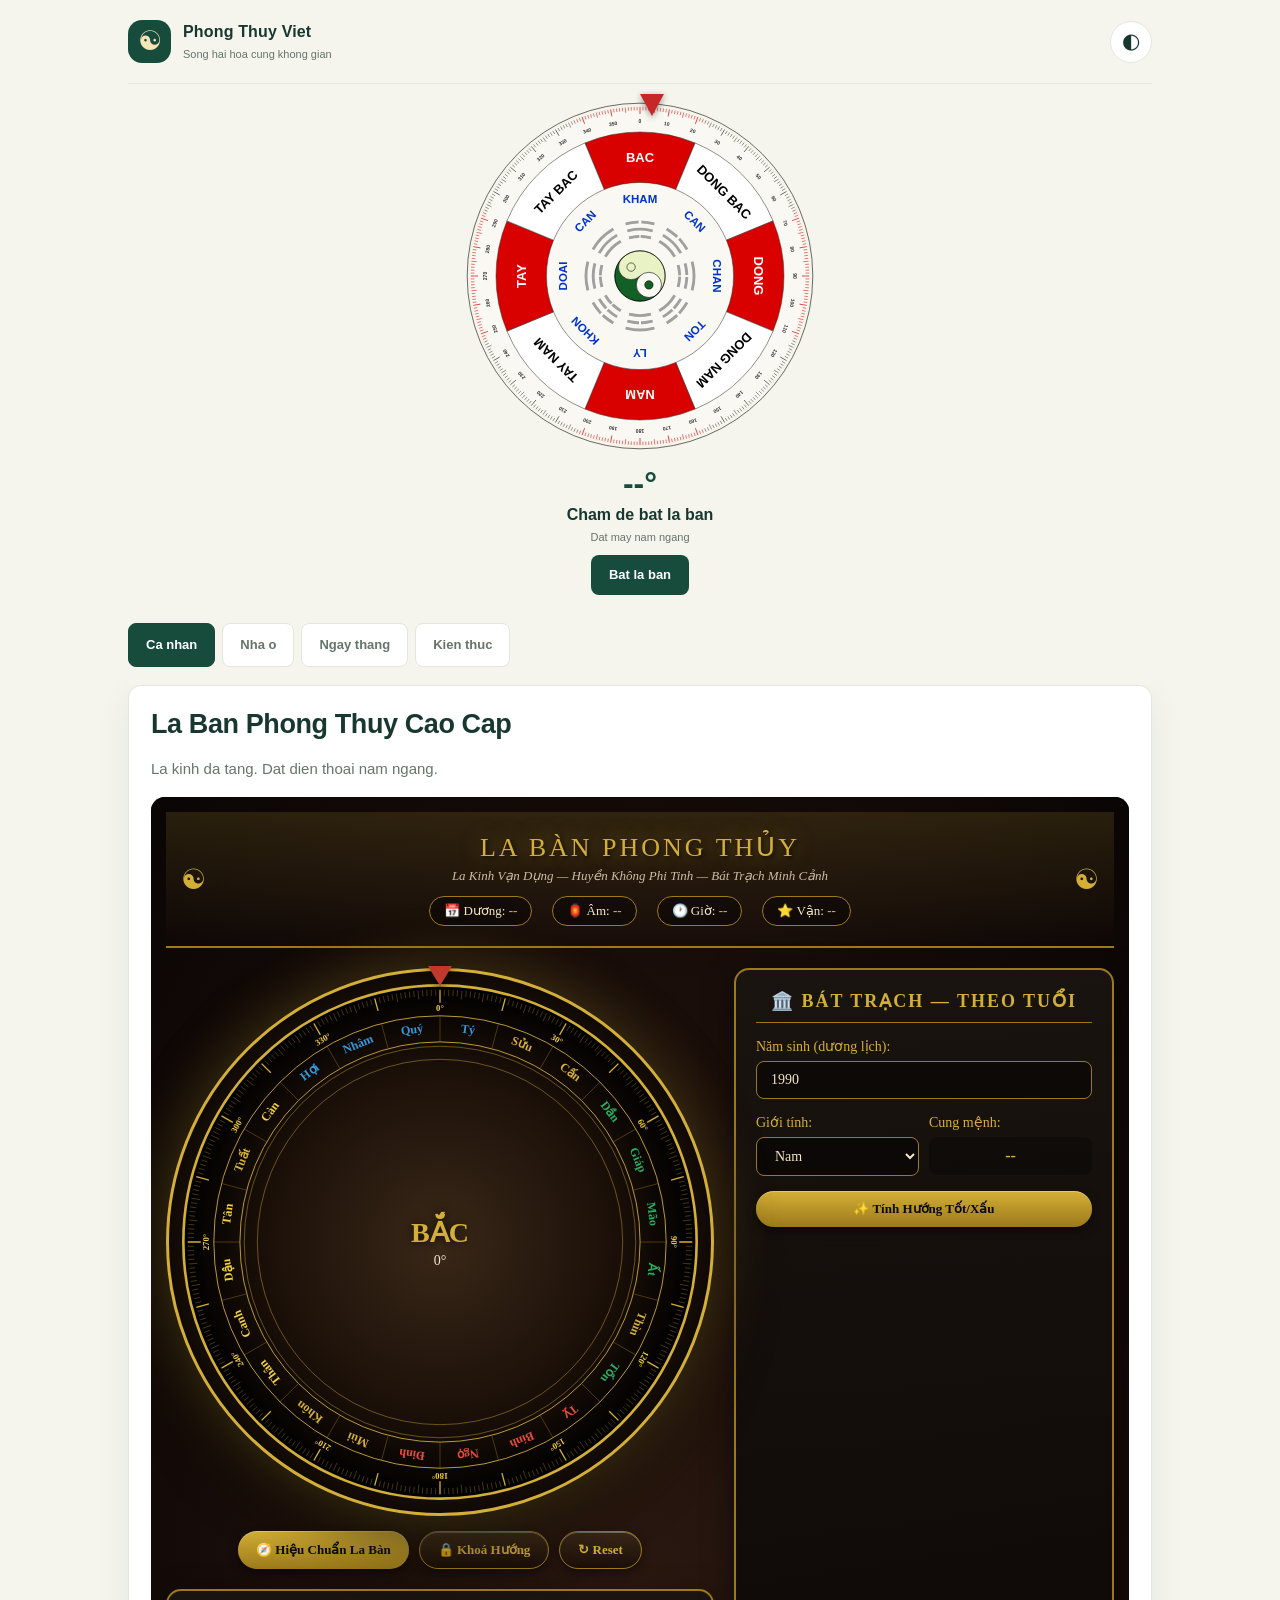
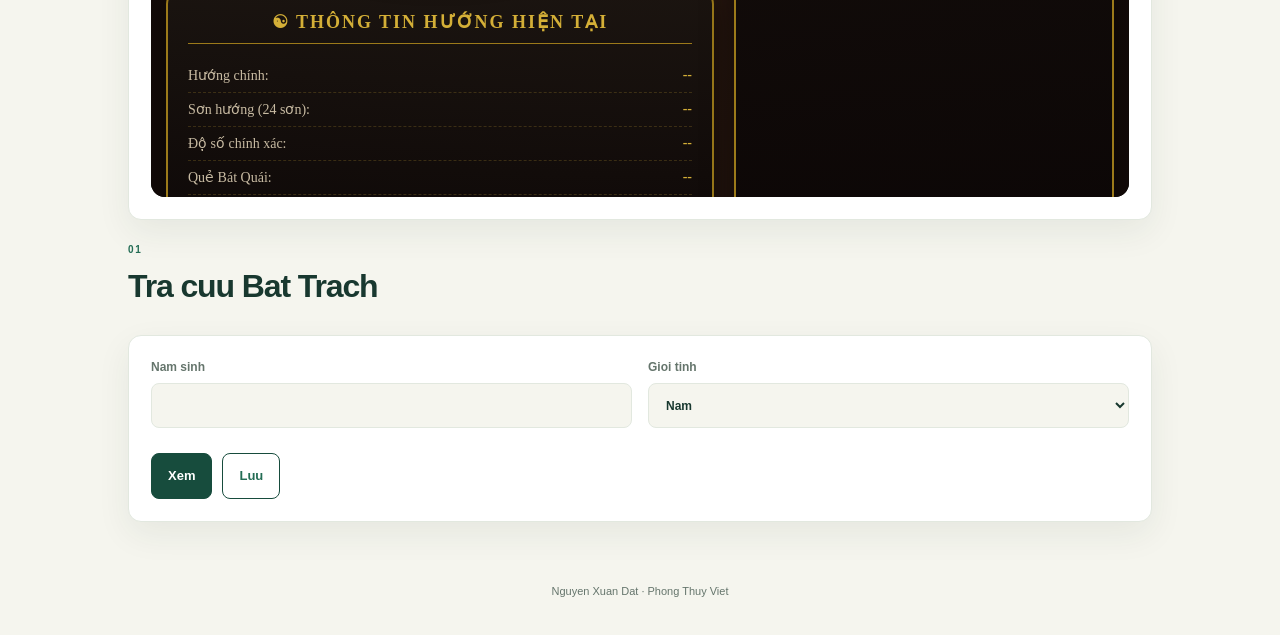
==== commit 27f2ff4b: "Hero: empty dial container for JS-built La Kinh" ====
--- a/index.html
+++ b/index.html
@@ -2,161 +2,87 @@
 <html lang="vi">
 <head>
 <meta charset="UTF-8"><meta name="viewport" content="width=device-width,initial-scale=1,viewport-fit=cover">
-<meta name="theme-color" content="#123f35"><meta name="description" content="Phong Thủy Việt — công cụ tra cứu Bát Trạch, Ngũ hành và bố trí không gian sống.">
+<meta name="theme-color" content="#123f35"><meta name="description" content="Phong Thuy Viet">
 <meta name="apple-mobile-web-app-capable" content="yes"><meta name="apple-mobile-web-app-status-bar-style" content="black-translucent">
 <link rel="manifest" href="manifest.json"><link rel="apple-touch-icon" href="icon-192.png"><link rel="stylesheet" href="style.css">
 <link rel="stylesheet" href="home-upgrade.css">
-<title>Phong Thủy Việt</title>
+<title>Phong Thuy Viet</title>
 </head>
 <body>
 <div class="app-shell">
-<header class="topbar"><a class="brand" href="#" aria-label="Phong Thủy Việt trang chủ"><span class="brand-mark">☯</span><span><strong>Phong Thủy Việt</strong><small>Sống hài hòa cùng không gian</small></span></a><button id="themeToggle" class="icon-button" aria-label="Đổi giao diện" title="Đổi giao diện">◐</button></header>
+<header class="topbar"><a class="brand" href="#" aria-label="Phong Thuy Viet"><span class="brand-mark">☯</span><span><strong>Phong Thuy Viet</strong><small>Song hai hoa cung khong gian</small></span></a><button id="themeToggle" class="icon-button" aria-label="Doi giao dien">◐</button></header>
 <section class="hero hero-compass-only">
 <div class="hero-symbol">
   <div class="hero-live-compass hero-lakinh" id="heroCompass">
     <div class="hero-lakinh-stage">
       <div class="hero-fixed-pointer" aria-hidden="true"><span></span></div>
-      <div class="hero-lakinh-rotator" id="heroCompassDial">
-        <img class="hero-lakinh-img" src="./hero-lakinh.svg" alt="La Kinh phong thủy" width="400" height="400" draggable="false"/>
-      </div>
+      <div class="hero-lakinh-rotator" id="heroCompassDial" aria-label="La Kinh"></div>
     </div>
     <div class="hero-compass-readout">
       <strong id="heroCompassDeg">--°</strong>
-      <span id="heroCompassDir">Chạm để bật la bàn</span>
-      <small id="heroCompassStatus">Đặt máy nằm ngang · tránh kim loại</small>
-      <button type="button" class="hero-compass-btn" id="heroCompassStart">Bật la bàn</button>
+      <span id="heroCompassDir">Cham de bat la ban</span>
+      <small id="heroCompassStatus">Dat may nam ngang</small>
+      <button type="button" class="hero-compass-btn" id="heroCompassStart">Bat la ban</button>
     </div>
   </div>
 </div>
 </section>
-<nav class="tabs" id="tools" aria-label="Công cụ"><button class="tab active" data-tab="personal">✦ Cá nhân</button><button class="tab" data-tab="home">⌂ Nhà ở</button><button class="tab" data-tab="calendar">◷ Ngày tháng</button><button class="tab" data-tab="library">▤ Kiến thức</button></nav>
+<nav class="tabs" id="tools" aria-label="Cong cu"><button class="tab active" data-tab="personal">Ca nhan</button><button class="tab" data-tab="home">Nha o</button><button class="tab" data-tab="calendar">Ngay thang</button><button class="tab" data-tab="library">Kien thuc</button></nav>
 <main>
 <section class="panel active" id="panel-personal">
 <div class="card premium-compass-card" id="compassCard">
-<h3>La Bàn Phong Thủy Cao Cấp</h3>
-<p class="muted">La kinh đa tầng, Bát Quái và các lớp hướng. Đặt điện thoại nằm ngang và tránh xa kim loại hoặc nam châm.</p>
-<iframe class="premium-compass-frame" src="./la-ban-cao-cap.html" title="La Bàn Phong Thủy Cao Cấp" loading="eager" allow="accelerometer; gyroscope; magnetometer; device-orientation" referrerpolicy="same-origin"></iframe>
-<p class="field-hint">Cảm biến cần trình duyệt hỗ trợ và quyền truy cập. Kết quả la bàn chỉ mang tính tham khảo; hãy đối chiếu thiết bị chuẩn khi cần độ chính xác cao.</p>
+<h3>La Ban Phong Thuy Cao Cap</h3>
+<p class="muted">La kinh da tang. Dat dien thoai nam ngang.</p>
+<iframe class="premium-compass-frame" src="./la-ban-cao-cap.html" title="La Ban" loading="eager" allow="accelerometer; gyroscope; magnetometer; device-orientation" referrerpolicy="same-origin"></iframe>
 </div>
-<div class="section-heading"><div><span class="eyebrow">01 / HỒ SƠ CÁ NHÂN</span><h2>Tra cứu Bát Trạch</h2><p>Nhập năm sinh và giới tính theo cách tính Bát Trạch phổ biến.</p></div></div>
-<div class="card form-card"><form id="profileForm"><div class="form-grid"><label>Năm sinh dương lịch<input id="birthYear" type="number" inputmode="numeric" min="1900" max="2099" placeholder="Ví dụ 1990" required></label><label>Giới tính dùng trong phép tính<select id="gender"><option value="nam">Nam</option><option value="nu">Nữ</option></select></label></div><div class="form-actions"><button class="primary-button" type="submit">Xem bản đồ cá nhân <span>→</span></button><button class="secondary-button" id="saveProfile" type="button">Lưu hồ sơ</button></div><p class="field-hint">Lưu hồ sơ chỉ trên thiết bị này, không gửi lên máy chủ.</p></form></div>
-<div id="personalResult" class="results" aria-live="polite"><div class="empty-state"><span>✧</span><h3>Bản đồ của bạn sẽ hiện ở đây</h3><p>Kết quả gồm cung phi, nhóm trạch và bốn hướng tốt / bốn hướng cần cân nhắc.</p></div></div>
-<div class="section-heading compact"><div><span class="eyebrow">LỐI TẮT</span><h2>Tiếp tục khám phá</h2></div></div><div class="quick-grid"><button class="quick-card" data-go="home"><span>⌂</span><strong>Bố trí nhà ở</strong><small>Phòng ngủ, bếp, bàn làm việc</small></button><button class="quick-card" data-go="calendar"><span>◷</span><strong>Ngày tháng</strong><small>Ghi chú và lưu ngày quan trọng</small></button><button class="quick-card" data-go="library"><span>▤</span><strong>Thư viện</strong><small>Giải thích thuật ngữ cơ bản</small></button></div>
+<div class="section-heading"><div><span class="eyebrow">01</span><h2>Tra cuu Bat Trach</h2></div></div>
+<div class="card form-card"><form id="profileForm"><div class="form-grid"><label>Nam sinh<input id="birthYear" type="number" inputmode="numeric" min="1900" max="2099" required></label><label>Gioi tinh<select id="gender"><option value="nam">Nam</option><option value="nu">Nu</option></select></label></div><div class="form-actions"><button class="primary-button" type="submit">Xem</button><button class="secondary-button" id="saveProfile" type="button">Luu</button></div></form></div>
+<div id="personalResult" class="results" aria-live="polite"></div>
 </section>
 <section class="panel" id="panel-home">
-<div class="section-heading"><div><span class="eyebrow">02 / KHÔNG GIAN SỐNG</span><h2>Gợi ý bố trí nhà ở</h2><p>Chọn khu vực để xem danh sách kiểm tra thực tế.</p></div></div>
-<div class="card"><label for="roomType">Khu vực cần xem</label><select id="roomType"><option value="living">Phòng khách</option><option value="bedroom">Phòng ngủ chính</option><option value="children">Phòng trẻ em</option><option value="desk">Bàn làm việc / học tập</option><option value="kitchen">Nhà bếp</option><option value="entrance">Cửa chính / lối vào</option><option value="altar">Bàn thờ</option><option value="bathroom">Nhà vệ sinh / phòng tắm</option><option value="stairs">Cầu thang / hành lang</option></select><div id="roomGuidance" class="guidance"></div></div>
+<div class="section-heading"><div><span class="eyebrow">02</span><h2>Bo tri nha o</h2></div></div>
+<div class="card"><label for="roomType">Khu vuc</label><select id="roomType"><option value="living">Phong khach</option><option value="bedroom">Phong ngu</option><option value="desk">Ban lam viec</option><option value="kitchen">Nha bep</option><option value="entrance">Cua chinh</option></select><div id="roomGuidance" class="guidance"></div></div>
 <div class="card home-guide-card" id="homeGuide">
-  <span class="eyebrow">HƯỚNG DẪN TRỰC QUAN</span><h3>Bố trí nhà ở theo công năng, tuổi và hướng</h3>
-  <p class="muted">Sơ đồ minh họa để anh dễ hình dung, không phải bản vẽ thi công. Hãy ưu tiên an toàn, thông gió và lối đi trước; phong thủy là lớp tham khảo bổ sung.</p>
-  <div class="home-guide-tabs" role="tablist" aria-label="Nhóm hướng dẫn nhà ở">
-    <button type="button" class="home-guide-tab active" data-guide="layout">Sơ đồ bố trí</button>
-    <button type="button" class="home-guide-tab" data-guide="age">Theo tuổi & hướng</button>
-    <button type="button" class="home-guide-tab" data-guide="protect">Trấn trạch an toàn</button>
+  <div class="home-guide-tabs" role="tablist">
+    <button type="button" class="home-guide-tab active" data-guide="layout">So do</button>
+    <button type="button" class="home-guide-tab" data-guide="age">Theo tuoi</button>
+    <button type="button" class="home-guide-tab" data-guide="protect">Tran trach</button>
   </div>
   <section class="home-guide-panel active" data-guide-panel="layout">
-    <p class="field-hint layout-hint">Chạm vào từng khu vực để xem chi tiết: sơ đồ lớn, checklist Nên / Tránh và lưu ý an toàn.</p>
     <div class="home-diagram-grid" id="layoutDiagramGrid">
-      <button type="button" class="home-diagram interactive" data-room="bedroom" aria-label="Xem chi tiết phòng ngủ">
-        <svg viewBox="0 0 240 150" role="img" aria-hidden="true"><rect x="18" y="14" width="204" height="122" rx="8" fill="#e8f5e9" stroke="#2e7d32" stroke-width="3"/><rect x="29" y="25" width="44" height="12" rx="2" fill="#90caf9"/><rect x="83" y="36" width="74" height="72" rx="5" fill="#ffcc80" stroke="#ef6c00" stroke-width="2"/><rect x="90" y="42" width="28" height="18" rx="3" fill="#fff"/><rect x="122" y="42" width="28" height="18" rx="3" fill="#fff"/><path d="M18 105 H43 M43 105 A24 24 0 0 1 67 129" fill="none" stroke="#c62828" stroke-width="3"/><path d="M52 119 L67 129 L66 111" fill="none" stroke="#c62828" stroke-width="3"/><circle cx="200" cy="40" r="14" fill="#43a047" opacity="0.9"/><text x="200" y="44" text-anchor="middle" font-size="12" fill="#fff" font-weight="700">✓</text></svg>
-        <strong>Phòng ngủ</strong>
-        <p>Giường vững · lối ra thông · chạm để xem chi tiết</p>
-        <span class="diagram-cta">Xem chi tiết →</span>
-      </button>
-      <button type="button" class="home-diagram interactive" data-room="desk" aria-label="Xem chi tiết bàn làm việc">
-        <svg viewBox="0 0 240 150" role="img" aria-hidden="true"><rect x="18" y="14" width="204" height="122" rx="8" fill="#e3f2fd" stroke="#1565c0" stroke-width="3"/><rect x="30" y="24" width="55" height="13" rx="2" fill="#90caf9"/><rect x="82" y="54" width="91" height="38" rx="4" fill="#ffb74d" stroke="#ef6c00" stroke-width="2"/><rect x="105" y="60" width="45" height="24" rx="2" fill="#0d47a1"/><circle cx="126" cy="72" r="5" fill="#fff"/><path d="M191 35 L205 49 L191 63" fill="none" stroke="#2e7d32" stroke-width="3"/><circle cx="200" cy="100" r="14" fill="#43a047"/><text x="200" y="104" text-anchor="middle" font-size="12" fill="#fff" font-weight="700">✓</text></svg>
-        <strong>Bàn làm việc</strong>
-        <p>Ánh sáng · tầm nhìn · công thái học</p>
-        <span class="diagram-cta">Xem chi tiết →</span>
-      </button>
-      <button type="button" class="home-diagram interactive" data-room="kitchen" aria-label="Xem chi tiết nhà bếp">
-        <svg viewBox="0 0 240 150" role="img" aria-hidden="true"><rect x="18" y="14" width="204" height="122" rx="8" fill="#fff3e0" stroke="#ef6c00" stroke-width="3"/><rect x="29" y="25" width="58" height="29" rx="4" fill="#b2dfdb"/><rect x="149" y="25" width="58" height="29" rx="4" fill="#ffccbc"/><path d="M101 32 C91 52 91 72 101 93" stroke="#e65100" stroke-width="3" stroke-dasharray="4 4" fill="none"/><text x="58" y="69" text-anchor="middle" font-size="10" fill="#29493c">Bồn rửa</text><text x="178" y="69" text-anchor="middle" font-size="10" fill="#29493c">Bếp nấu</text><circle cx="120" cy="110" r="14" fill="#43a047"/><text x="120" y="114" text-anchor="middle" font-size="12" fill="#fff" font-weight="700">✓</text></svg>
-        <strong>Nhà bếp</strong>
-        <p>Tách nước–lửa · thông gió · an toàn cháy</p>
-        <span class="diagram-cta">Xem chi tiết →</span>
-      </button>
-      <button type="button" class="home-diagram interactive" data-room="entrance" aria-label="Xem chi tiết cửa chính">
-        <svg viewBox="0 0 240 150" role="img" aria-hidden="true"><rect x="18" y="14" width="204" height="122" rx="8" fill="#f3e5f5" stroke="#7b1fa2" stroke-width="3"/><path d="M88 15 V76 A61 61 0 0 0 149 15" fill="none" stroke="#c62828" stroke-width="3"/><path d="M120 115 V82 M111 91 L120 82 L129 91" stroke="#2e7d32" stroke-width="4" fill="none"/><rect x="33" y="34" width="35" height="24" rx="3" fill="#ce93d8"/><rect x="173" y="34" width="35" height="24" rx="3" fill="#ce93d8"/><circle cx="200" cy="110" r="14" fill="#43a047"/><text x="200" y="114" text-anchor="middle" font-size="12" fill="#fff" font-weight="700">✓</text></svg>
-        <strong>Cửa chính</strong>
-        <p>Lối vào thoáng · đo hướng đúng · thoát hiểm</p>
-        <span class="diagram-cta">Xem chi tiết →</span>
-      </button>
-      <button type="button" class="home-diagram interactive" data-room="living" aria-label="Xem chi tiết phòng khách">
-        <svg viewBox="0 0 240 150" role="img" aria-hidden="true"><rect x="18" y="14" width="204" height="122" rx="8" fill="#e8eaf6" stroke="#3949ab" stroke-width="3"/><rect x="40" y="70" width="90" height="40" rx="4" fill="#9fa8da"/><rect x="150" y="40" width="50" height="70" rx="3" fill="#c5cae9"/><circle cx="55" cy="45" r="14" fill="#43a047"/><text x="55" y="49" text-anchor="middle" font-size="12" fill="#fff" font-weight="700">✓</text></svg>
-        <strong>Phòng khách</strong>
-        <p>Giao tiếp · lối đi · sofa ổn định</p>
-        <span class="diagram-cta">Xem chi tiết →</span>
-      </button>
-      <button type="button" class="home-diagram interactive" data-room="bathroom" aria-label="Xem chi tiết nhà vệ sinh">
-        <svg viewBox="0 0 240 150" role="img" aria-hidden="true"><rect x="18" y="14" width="204" height="122" rx="8" fill="#e0f7fa" stroke="#00838f" stroke-width="3"/><rect x="50" y="40" width="50" height="60" rx="4" fill="#80deea"/><circle cx="160" cy="70" r="28" fill="#b2ebf2"/><circle cx="200" cy="40" r="14" fill="#43a047"/><text x="200" y="44" text-anchor="middle" font-size="12" fill="#fff" font-weight="700">✓</text></svg>
-        <strong>Nhà vệ sinh</strong>
-        <p>Chống trượt · thông gió · xử lý ẩm</p>
-        <span class="diagram-cta">Xem chi tiết →</span>
-      </button>
+      <button type="button" class="home-diagram interactive" data-room="bedroom"><strong>Phong ngu</strong><span class="diagram-cta">Chi tiet</span></button>
+      <button type="button" class="home-diagram interactive" data-room="desk"><strong>Ban lam viec</strong><span class="diagram-cta">Chi tiet</span></button>
+      <button type="button" class="home-diagram interactive" data-room="kitchen"><strong>Nha bep</strong><span class="diagram-cta">Chi tiet</span></button>
+      <button type="button" class="home-diagram interactive" data-room="entrance"><strong>Cua chinh</strong><span class="diagram-cta">Chi tiet</span></button>
+      <button type="button" class="home-diagram interactive" data-room="living"><strong>Phong khach</strong><span class="diagram-cta">Chi tiet</span></button>
+      <button type="button" class="home-diagram interactive" data-room="bath"><strong>Nha ve sinh</strong><span class="diagram-cta">Chi tiet</span></button>
     </div>
   </section>
   <section class="home-guide-panel" data-guide-panel="age" hidden>
-    <div class="card age-direction-card">
-      <span class="eyebrow">TRA CỨU CÁ NHÂN HÓA</span>
-      <h3>Tính hướng theo ngày sinh nam / nữ</h3>
-      <p class="muted">Nhập ngày sinh dương lịch, chọn giới tính dùng trong phép tính và hướng cửa chính đã đo thực tế để nhận gợi ý Bát Trạch cùng cách bố trí cơ bản.</p>
-      <form id="houseAgeForm">
-        <div class="form-grid">
-          <label class="birth-date-field" for="houseBirthDate">Ngày sinh dương lịch<input id="houseBirthDate" type="text" inputmode="text" autocomplete="bday" autocapitalize="off" spellcheck="false" maxlength="10" placeholder="DD/MM/YYYY" aria-label="Nhập ngày sinh theo định dạng DD/MM/YYYY, ví dụ 25/12/1990" required><small class="field-hint">Nhập ngày/tháng/năm.</small></label>
-          <label for="houseBirthGender">Giới tính dùng trong phép tính<select id="houseBirthGender"><option value="nam">Nam</option><option value="nu">Nữ</option></select></label>
-          <label for="houseMeasuredFacing">Hướng cửa chính đã đo<select id="houseMeasuredFacing"><option value="">Chưa đo / chưa rõ</option><option>Bắc</option><option>Đông Bắc</option><option>Đông</option><option>Đông Nam</option><option>Nam</option><option>Tây Nam</option><option>Tây</option><option>Tây Bắc</option></select></label>
-        </div>
-        <div class="form-actions"><button class="primary-button" type="submit">Tính hướng & bố trí</button><button class="secondary-button" type="button" id="clearHouseAgeForm">Xóa thông tin nhập</button></div>
-      </form>
-      <div id="houseAgeResult" class="age-direction-result" aria-live="polite"><p class="empty-state small">Nhập thông tin để xem cung phi, nhóm trạch, hướng hợp theo bảng tra và gợi ý bố trí phòng.</p></div>
-      <p class="field-hint">Đây là cách tra cứu Bát Trạch truyền thống để tham khảo, không phải kết luận khoa học. Người sinh sát thời điểm Tết âm lịch có thể cần xác định lại năm quy đổi theo trường phái đang dùng. Hướng cửa chính không tự động đồng nghĩa với hướng đặt giường hoặc bàn.</p>
-    </div>
-    <ol class="guide-steps"><li><strong>Đo hướng nhà riêng:</strong> dùng la bàn ở vài vị trí thoáng, tránh kim loại/loa/nam châm; ghi rõ đang đo mặt cửa, mặt nhà hay hướng nhìn.</li><li><strong>Áp dụng có chọn lọc:</strong> cân nhắc hướng khi sắp xếp bàn/giường nếu thuận tiện; không phá tường, chuyển bếp hoặc sửa kết cấu chỉ vì một bảng tra.</li></ol>
-    <button type="button" class="secondary-button" id="goPersonalGuide">Mở tra cứu cung phi ở tab Cá nhân</button>
+    <form id="houseAgeForm"><div class="form-grid"><label>Ngay sinh<input id="houseBirthDate" type="text" placeholder="DD/MM/YYYY"></label><label>Gioi tinh<select id="houseBirthGender"><option value="nam">Nam</option><option value="nu">Nu</option></select></label></div><button class="primary-button" type="submit">Tinh</button></form>
+    <div id="houseAgeResult"></div>
   </section>
   <section class="home-guide-panel" data-guide-panel="protect" hidden>
-    <div class="protect-callout"><strong>“Trấn trạch” theo hướng an toàn, ít tốn kém</strong><p>Trước hết xử lý nguyên nhân thực tế: sửa cửa/khóa hỏng, chống thấm, thông gió, ánh sáng, tiếng ồn và điểm nguy hiểm. Nếu gia đình có nghi lễ truyền thống, có thể thực hiện theo tập tục riêng nhưng không cần mua vật phẩm đắt tiền hay đặt vật cản lối đi.</p></div>
-    <p class="field-hint">Tick các mục đã xử lý. Tiến độ được lưu trên máy anh (không gửi lên mạng).</p>
-    <div class="protect-checklist" id="protectChecklist">
-      <label class="protect-item"><input type="checkbox" data-protect="survey"><span><strong>1. Khảo sát hiện trạng</strong><small>Ghi hướng cửa, vị trí phòng, điểm ẩm/nứt, tiếng ồn, ánh sáng và lối thoát.</small></span></label>
-      <label class="protect-item"><input type="checkbox" data-protect="fix-structure"><span><strong>2. Sửa kết cấu & an toàn</strong><small>Xử lý rò điện/gas, nứt, mốc, cửa khó đóng; gọi thợ nếu cần.</small></span></label>
-      <label class="protect-item"><input type="checkbox" data-protect="exit"><span><strong>3. Lối thoát & lối vào</strong><small>Dọn thông thoáng cửa chính, hành lang; không chắn lối thoát hiểm.</small></span></label>
-      <label class="protect-item"><input type="checkbox" data-protect="fire"><span><strong>4. Phòng cháy</strong><small>Tách vật dễ cháy khỏi bếp; kiểm tra dây/ổ điện; thiết bị gas an toàn.</small></span></label>
-      <label class="protect-item"><input type="checkbox" data-protect="slip"><span><strong>5. Chống trượt / vấp</strong><small>Lau khô sàn ẩm, cố định thảm, chống trượt nhà tắm và cầu thang.</small></span></label>
-      <label class="protect-item"><input type="checkbox" data-protect="air-light"><span><strong>6. Thông gió & ánh sáng</strong><small>Mở cửa hợp lý, hút mùi bếp/WC, bổ sung đèn lối đi và khu làm việc.</small></span></label>
-      <label class="protect-item"><input type="checkbox" data-protect="stable"><span><strong>7. Đồ nặng cố định</strong><small>Neo tủ/kệ vào tường; bàn thờ/bếp ổn định, xa vật dễ cháy.</small></span></label>
-      <label class="protect-item"><input type="checkbox" data-protect="no-danger"><span><strong>8. Không dùng cách nguy hiểm</strong><small>Không đốt lửa/nhang thiếu giám sát, không khoan phá kết cấu hay đặt vật nặng nơi dễ rơi để “hóa giải”.</small></span></label>
-    </div>
-    <div class="protect-progress" id="protectProgress" aria-live="polite">Đã hoàn thành 0/8 mục</div>
-    <p class="field-hint">Phong thủy và nghi lễ là thực hành văn hóa/truyền thống; không thay thế việc sửa chữa kỹ thuật và phòng cháy chữa cháy.</p>
+    <div class="protect-checklist" id="protectChecklist"></div>
+    <div class="protect-progress" id="protectProgress">0/8</div>
   </section>
 </div>
-<div class="legacy-compass-runtime" aria-hidden="true" inert></div>
 </section>
 <section class="panel" id="panel-calendar">
-<div class="section-heading"><div><span class="eyebrow">03 / LỊCH & GHI CHÚ</span><h2>Ngày tháng & sự kiện</h2><p>Đối chiếu dương lịch – âm lịch và lưu ngày quan trọng trên máy.</p></div></div>
-<div class="card form-card"><label for="lunarDateInput">Chọn ngày dương lịch</label><input id="lunarDateInput" type="date"><button class="primary-button" type="button" id="convertLunar">Đổi sang âm lịch</button><p id="lunarDateResult" class="field-hint">Hãy chọn ngày dương lịch</p></div>
-<div class="card form-card"><label for="solarTermsYear">Năm xem tiết khí</label><input id="solarTermsYear" type="number" min="1900" max="2099" placeholder="2026"><button class="primary-button" type="button" id="showSolarTerms">Xem 24 tiết khí</button><div id="solarTermsResult" class="guidance"></div></div>
-<div class="card"><h3>Ghi chú sự kiện</h3><form id="eventForm"><div class="form-grid"><label>Ngày<input id="eventDate" type="date" required></label><label>Tiêu đề<input id="eventTitle" type="text" maxlength="80" placeholder="Ví dụ: cúng nhà mới" required></label></div><button class="primary-button" type="submit">Lưu sự kiện</button></form><div id="eventList" class="event-list"></div></div>
+<div class="section-heading"><div><span class="eyebrow">03</span><h2>Ngay thang</h2></div></div>
+<div class="card form-card"><label>Ngay duong<input id="lunarDateInput" type="date"><button class="primary-button" type="button" id="convertLunar">Doi am lich</button><p id="lunarDateResult" class="field-hint"></p></div>
 </section>
 <section class="panel" id="panel-library">
-<div class="section-heading"><div><span class="eyebrow">04 / THƯ VIỆN</span><h2>Kiến thức nền tảng</h2><p>Thuật ngữ phổ biến và cách hiểu thận trọng.</p></div></div>
-<div class="library-list">
-<details class="card" open><summary>Bát Trạch và cung phi</summary><p>Bát Trạch phân nhóm cung phi thành Đông Tứ Trạch và Tây Tứ Trạch, sau đó đối chiếu tám phương với các tên gọi như Sinh Khí, Thiên Y, Diên Niên, Phục Vị. Các trường phái và cách xác định năm sinh có thể khác nhau.</p></details>
-<details class="card"><summary>Ngũ hành</summary><p>Kim, Mộc, Thủy, Hỏa, Thổ là hệ phân loại trong triết học phương Đông. Ngũ hành của cung phi không đồng nghĩa với nạp âm năm sinh; ứng dụng này hiển thị riêng cung phi và hành của cung để tránh nhầm lẫn.</p></details>
-<details class="card"><summary>Đo hướng nhà</summary><p>Đo nhiều lần tại vị trí thoáng, tránh sát loa, nam châm, khung thép hoặc thiết bị điện. Phân biệt hướng mặt cửa, hướng mặt nhà và hướng nhìn khi ngồi; đây không phải lúc nào cũng là một hướng.</p></details>
-<details class="card"><summary>Ưu tiên thực tế</summary><p>Ánh sáng, thông gió, chống trượt, lối thoát hiểm, kết cấu an toàn và nhu cầu của người sử dụng nên được ưu tiên. Không thay đổi kết cấu hoặc quyết định tài chính lớn chỉ dựa vào một kết quả phong thủy.</p></details>
-<details class="card"><summary>Về lịch âm và ngày tốt</summary><p>Bộ chuyển đổi dùng thuật toán thiên văn phổ biến cho lịch âm Việt Nam theo múi giờ UTC+7. Đây là công cụ đối chiếu ngày, không thay thế lịch vạn niên được thẩm định và không tự kết luận ngày tốt/xấu hoặc giờ hoàng đạo.</p></details>
-</div>
-<div class="card"><h3>Chia sẻ ứng dụng</h3><p class="muted">Gửi đường dẫn ứng dụng cho người thân.</p><button class="primary-button" id="shareApp" type="button">Chia sẻ / sao chép liên kết <span>↗</span></button><p id="shareStatus" class="field-hint" aria-live="polite"></p></div>
+<div class="section-heading"><div><span class="eyebrow">04</span><h2>Kien thuc</h2></div></div>
+<div class="library-list"><details class="card" open><summary>Bat Trach</summary><p>Phan nhom cung phi Dong/Tay Tu Trach.</p></details></div>
 </section>
 </main>
-<footer class="site-footer"><p>© Nguyễn Xuân Đạt · Phong Thủy Việt · Tham khảo</p></footer>
+<footer class="site-footer"><p>Nguyen Xuan Dat · Phong Thuy Viet</p></footer>
 </div>
 <div id="roomDetailModal" class="room-modal" hidden>
   <div class="room-modal-backdrop" data-close-modal></div>
-  <div class="room-modal-sheet" role="dialog" aria-modal="true" aria-labelledby="roomModalTitle">
-    <button type="button" class="room-modal-close" data-close-modal aria-label="Đóng">×</button>
+  <div class="room-modal-sheet" role="dialog" aria-modal="true">
+    <button type="button" class="room-modal-close" data-close-modal aria-label="Dong">×</button>
     <div id="roomModalBody"></div>
   </div>
 </div>
--- a/home-upgrade.css
+++ b/home-upgrade.css
@@ -1,4 +1,4 @@
-/* Nâng cấp Nhà ở + La Kinh hero 2026-10-29 */
+/* Nâng cấp Nhà ở + La Kinh hero 2026-10-29 v47 */
 .layout-hint{margin:0 0 12px;font-size:.9rem}
 .home-diagram.interactive{display:flex;flex-direction:column;align-items:stretch;text-align:left;border:0;background:#fff;cursor:pointer;padding:12px;border-radius:16px;box-shadow:0 2px 12px rgba(18,63,53,.08);transition:transform .15s,box-shadow .15s;width:100%;font:inherit;color:inherit}
 .home-diagram.interactive:active{transform:scale(.98)}
@@ -31,16 +31,56 @@
 .home-diagram-grid{display:grid;grid-template-columns:1fr 1fr;gap:12px}
 @media(max-width:480px){.home-diagram-grid{grid-template-columns:1fr}}
 
-/* Hero La Kinh: fixed top pointer + rotating dial */
+/* Hero La Kinh: FIXED top pointer + ROTATING dial (no moving needle) */
 .hero.hero-compass-only{min-height:unset;padding:12px 0 6px;display:flex;justify-content:center;grid-template-columns:1fr}
-.hero.hero-compass-only .hero-symbol{min-height:unset;width:100%;max-width:420px;margin:0 auto;background:none}
+.hero.hero-compass-only .hero-symbol{min-height:unset;width:100%;max-width:420px;margin:0 auto;background:none;overflow:visible}
 .hero-lakinh{max-width:100%;width:100%;display:flex;flex-direction:column;align-items:center}
-.hero-lakinh-stage{position:relative;width:min(92vw,360px);aspect-ratio:1;margin:0 auto}
-.hero-lakinh-rotator{width:100%;height:100%;border-radius:50%;will-change:transform;transition:transform .06s linear}
-.hero-lakinh-img{width:100%;height:100%;display:block;border-radius:50%;user-select:none;-webkit-user-drag:none;pointer-events:none}
-.hero-fixed-pointer{position:absolute;left:50%;top:2px;transform:translateX(-50%);z-index:5;width:0;height:0;pointer-events:none}
-.hero-fixed-pointer span{display:block;width:0;height:0;border-left:11px solid transparent;border-right:11px solid transparent;border-top:18px solid #c62828;filter:drop-shadow(0 1px 2px rgba(0,0,0,.35))}
-.hero-compass-readout{text-align:center;display:flex;flex-direction:column;gap:2px;align-items:center;margin-top:8px}
+.hero-lakinh-stage{
+  position:relative;
+  width:min(92vw,360px);
+  aspect-ratio:1;
+  margin:0 auto;
+  overflow:visible;
+}
+.hero-lakinh-rotator{
+  position:absolute;
+  inset:0;
+  width:100%;
+  height:100%;
+  border-radius:50%;
+  transform-origin:50% 50%;
+  will-change:transform;
+  transition:transform .05s linear;
+}
+.hero-lakinh-img{
+  width:100%;
+  height:100%;
+  display:block;
+  border-radius:50%;
+  user-select:none;
+  -webkit-user-drag:none;
+  pointer-events:none;
+}
+.hero-fixed-pointer{
+  position:absolute;
+  left:50%;
+  top:-2px;
+  transform:translateX(-50%);
+  z-index:10;
+  pointer-events:none;
+  width:0;
+  height:0;
+}
+.hero-fixed-pointer span{
+  display:block;
+  width:0;
+  height:0;
+  border-left:12px solid transparent;
+  border-right:12px solid transparent;
+  border-top:22px solid #c62828;
+  filter:drop-shadow(0 2px 3px rgba(0,0,0,.4));
+}
+.hero-compass-readout{text-align:center;display:flex;flex-direction:column;gap:2px;align-items:center;margin-top:10px}
 .hero-compass-readout strong{font-size:32px;line-height:1.1;color:#174c3d;font-variant-numeric:tabular-nums}
 .hero-compass-readout>span{font-size:16px;font-weight:700;color:#18382f}
 .hero-compass-readout small{font-size:11px;color:#65756c;max-width:240px;line-height:1.35}
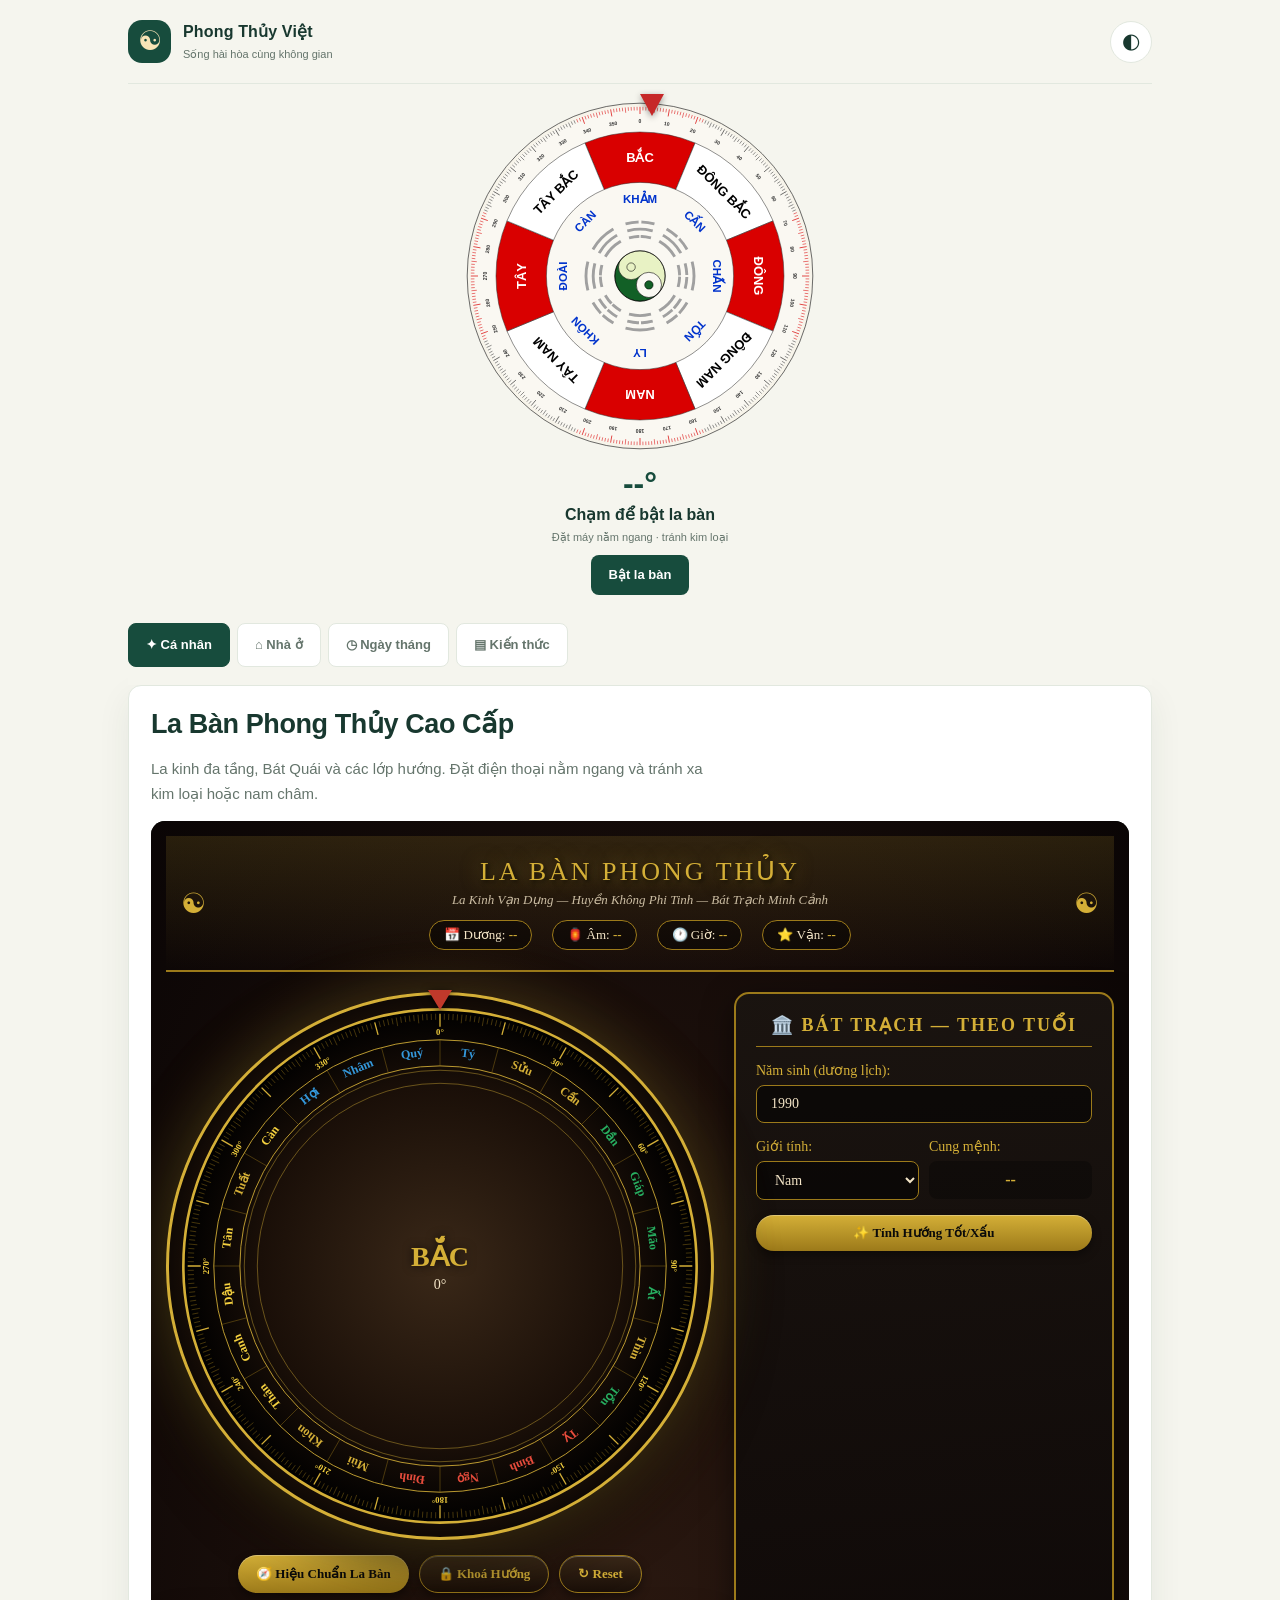
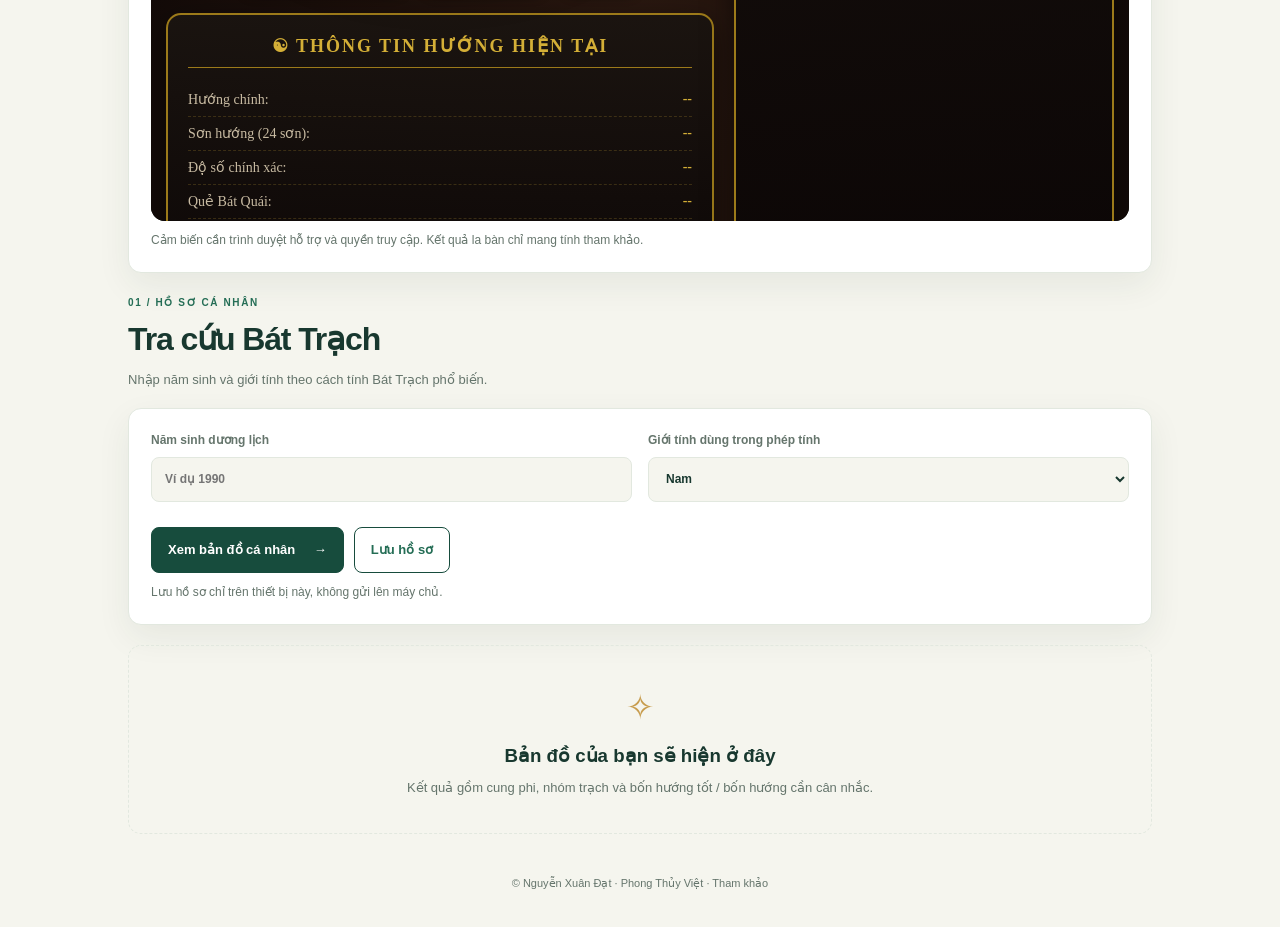
==== commit f195fbda: "UI text: Vietnamese diacritics on hero buttons and tabs" ====
--- a/index.html
+++ b/index.html
@@ -2,87 +2,90 @@
 <html lang="vi">
 <head>
 <meta charset="UTF-8"><meta name="viewport" content="width=device-width,initial-scale=1,viewport-fit=cover">
-<meta name="theme-color" content="#123f35"><meta name="description" content="Phong Thuy Viet">
+<meta name="theme-color" content="#123f35"><meta name="description" content="Phong Thủy Việt — công cụ tra cứu Bát Trạch, Ngũ hành và bố trí không gian sống.">
 <meta name="apple-mobile-web-app-capable" content="yes"><meta name="apple-mobile-web-app-status-bar-style" content="black-translucent">
 <link rel="manifest" href="manifest.json"><link rel="apple-touch-icon" href="icon-192.png"><link rel="stylesheet" href="style.css">
 <link rel="stylesheet" href="home-upgrade.css">
-<title>Phong Thuy Viet</title>
+<title>Phong Thủy Việt</title>
 </head>
 <body>
 <div class="app-shell">
-<header class="topbar"><a class="brand" href="#" aria-label="Phong Thuy Viet"><span class="brand-mark">☯</span><span><strong>Phong Thuy Viet</strong><small>Song hai hoa cung khong gian</small></span></a><button id="themeToggle" class="icon-button" aria-label="Doi giao dien">◐</button></header>
+<header class="topbar"><a class="brand" href="#" aria-label="Phong Thủy Việt trang chủ"><span class="brand-mark">☯</span><span><strong>Phong Thủy Việt</strong><small>Sống hài hòa cùng không gian</small></span></a><button id="themeToggle" class="icon-button" aria-label="Đổi giao diện" title="Đổi giao diện">◐</button></header>
 <section class="hero hero-compass-only">
 <div class="hero-symbol">
   <div class="hero-live-compass hero-lakinh" id="heroCompass">
     <div class="hero-lakinh-stage">
       <div class="hero-fixed-pointer" aria-hidden="true"><span></span></div>
-      <div class="hero-lakinh-rotator" id="heroCompassDial" aria-label="La Kinh"></div>
+      <div class="hero-lakinh-rotator" id="heroCompassDial" aria-label="La Kinh phong thủy"></div>
     </div>
     <div class="hero-compass-readout">
       <strong id="heroCompassDeg">--°</strong>
-      <span id="heroCompassDir">Cham de bat la ban</span>
-      <small id="heroCompassStatus">Dat may nam ngang</small>
-      <button type="button" class="hero-compass-btn" id="heroCompassStart">Bat la ban</button>
+      <span id="heroCompassDir">Chạm để bật la bàn</span>
+      <small id="heroCompassStatus">Đặt máy nằm ngang · tránh kim loại</small>
+      <button type="button" class="hero-compass-btn" id="heroCompassStart">Bật la bàn</button>
     </div>
   </div>
 </div>
 </section>
-<nav class="tabs" id="tools" aria-label="Cong cu"><button class="tab active" data-tab="personal">Ca nhan</button><button class="tab" data-tab="home">Nha o</button><button class="tab" data-tab="calendar">Ngay thang</button><button class="tab" data-tab="library">Kien thuc</button></nav>
+<nav class="tabs" id="tools" aria-label="Công cụ"><button class="tab active" data-tab="personal">✦ Cá nhân</button><button class="tab" data-tab="home">⌂ Nhà ở</button><button class="tab" data-tab="calendar">◷ Ngày tháng</button><button class="tab" data-tab="library">▤ Kiến thức</button></nav>
 <main>
 <section class="panel active" id="panel-personal">
 <div class="card premium-compass-card" id="compassCard">
-<h3>La Ban Phong Thuy Cao Cap</h3>
-<p class="muted">La kinh da tang. Dat dien thoai nam ngang.</p>
-<iframe class="premium-compass-frame" src="./la-ban-cao-cap.html" title="La Ban" loading="eager" allow="accelerometer; gyroscope; magnetometer; device-orientation" referrerpolicy="same-origin"></iframe>
+<h3>La Bàn Phong Thủy Cao Cấp</h3>
+<p class="muted">La kinh đa tầng, Bát Quái và các lớp hướng. Đặt điện thoại nằm ngang và tránh xa kim loại hoặc nam châm.</p>
+<iframe class="premium-compass-frame" src="./la-ban-cao-cap.html" title="La Bàn Phong Thủy Cao Cấp" loading="eager" allow="accelerometer; gyroscope; magnetometer; device-orientation" referrerpolicy="same-origin"></iframe>
+<p class="field-hint">Cảm biến cần trình duyệt hỗ trợ và quyền truy cập. Kết quả la bàn chỉ mang tính tham khảo.</p>
 </div>
-<div class="section-heading"><div><span class="eyebrow">01</span><h2>Tra cuu Bat Trach</h2></div></div>
-<div class="card form-card"><form id="profileForm"><div class="form-grid"><label>Nam sinh<input id="birthYear" type="number" inputmode="numeric" min="1900" max="2099" required></label><label>Gioi tinh<select id="gender"><option value="nam">Nam</option><option value="nu">Nu</option></select></label></div><div class="form-actions"><button class="primary-button" type="submit">Xem</button><button class="secondary-button" id="saveProfile" type="button">Luu</button></div></form></div>
-<div id="personalResult" class="results" aria-live="polite"></div>
+<div class="section-heading"><div><span class="eyebrow">01 / HỒ SƠ CÁ NHÂN</span><h2>Tra cứu Bát Trạch</h2><p>Nhập năm sinh và giới tính theo cách tính Bát Trạch phổ biến.</p></div></div>
+<div class="card form-card"><form id="profileForm"><div class="form-grid"><label>Năm sinh dương lịch<input id="birthYear" type="number" inputmode="numeric" min="1900" max="2099" placeholder="Ví dụ 1990" required></label><label>Giới tính dùng trong phép tính<select id="gender"><option value="nam">Nam</option><option value="nu">Nữ</option></select></label></div><div class="form-actions"><button class="primary-button" type="submit">Xem bản đồ cá nhân <span>→</span></button><button class="secondary-button" id="saveProfile" type="button">Lưu hồ sơ</button></div><p class="field-hint">Lưu hồ sơ chỉ trên thiết bị này, không gửi lên máy chủ.</p></form></div>
+<div id="personalResult" class="results" aria-live="polite"><div class="empty-state"><span>✧</span><h3>Bản đồ của bạn sẽ hiện ở đây</h3><p>Kết quả gồm cung phi, nhóm trạch và bốn hướng tốt / bốn hướng cần cân nhắc.</p></div></div>
 </section>
 <section class="panel" id="panel-home">
-<div class="section-heading"><div><span class="eyebrow">02</span><h2>Bo tri nha o</h2></div></div>
-<div class="card"><label for="roomType">Khu vuc</label><select id="roomType"><option value="living">Phong khach</option><option value="bedroom">Phong ngu</option><option value="desk">Ban lam viec</option><option value="kitchen">Nha bep</option><option value="entrance">Cua chinh</option></select><div id="roomGuidance" class="guidance"></div></div>
+<div class="section-heading"><div><span class="eyebrow">02 / KHÔNG GIAN SỐNG</span><h2>Gợi ý bố trí nhà ở</h2><p>Chọn khu vực để xem danh sách kiểm tra thực tế.</p></div></div>
+<div class="card"><label for="roomType">Khu vực cần xem</label><select id="roomType"><option value="living">Phòng khách</option><option value="bedroom">Phòng ngủ chính</option><option value="desk">Bàn làm việc / học tập</option><option value="kitchen">Nhà bếp</option><option value="entrance">Cửa chính / lối vào</option></select><div id="roomGuidance" class="guidance"></div></div>
 <div class="card home-guide-card" id="homeGuide">
+  <span class="eyebrow">HƯỚNG DẪN TRỰC QUAN</span><h3>Bố trí nhà ở</h3>
   <div class="home-guide-tabs" role="tablist">
-    <button type="button" class="home-guide-tab active" data-guide="layout">So do</button>
-    <button type="button" class="home-guide-tab" data-guide="age">Theo tuoi</button>
-    <button type="button" class="home-guide-tab" data-guide="protect">Tran trach</button>
+    <button type="button" class="home-guide-tab active" data-guide="layout">Sơ đồ bố trí</button>
+    <button type="button" class="home-guide-tab" data-guide="age">Theo tuổi & hướng</button>
+    <button type="button" class="home-guide-tab" data-guide="protect">Trấn trạch an toàn</button>
   </div>
   <section class="home-guide-panel active" data-guide-panel="layout">
+    <p class="field-hint layout-hint">Chạm vào từng khu vực để xem chi tiết.</p>
     <div class="home-diagram-grid" id="layoutDiagramGrid">
-      <button type="button" class="home-diagram interactive" data-room="bedroom"><strong>Phong ngu</strong><span class="diagram-cta">Chi tiet</span></button>
-      <button type="button" class="home-diagram interactive" data-room="desk"><strong>Ban lam viec</strong><span class="diagram-cta">Chi tiet</span></button>
-      <button type="button" class="home-diagram interactive" data-room="kitchen"><strong>Nha bep</strong><span class="diagram-cta">Chi tiet</span></button>
-      <button type="button" class="home-diagram interactive" data-room="entrance"><strong>Cua chinh</strong><span class="diagram-cta">Chi tiet</span></button>
-      <button type="button" class="home-diagram interactive" data-room="living"><strong>Phong khach</strong><span class="diagram-cta">Chi tiet</span></button>
-      <button type="button" class="home-diagram interactive" data-room="bath"><strong>Nha ve sinh</strong><span class="diagram-cta">Chi tiet</span></button>
+      <button type="button" class="home-diagram interactive" data-room="bedroom"><strong>Phòng ngủ</strong><span class="diagram-cta">Xem chi tiết →</span></button>
+      <button type="button" class="home-diagram interactive" data-room="desk"><strong>Bàn làm việc</strong><span class="diagram-cta">Xem chi tiết →</span></button>
+      <button type="button" class="home-diagram interactive" data-room="kitchen"><strong>Nhà bếp</strong><span class="diagram-cta">Xem chi tiết →</span></button>
+      <button type="button" class="home-diagram interactive" data-room="entrance"><strong>Cửa chính</strong><span class="diagram-cta">Xem chi tiết →</span></button>
+      <button type="button" class="home-diagram interactive" data-room="living"><strong>Phòng khách</strong><span class="diagram-cta">Xem chi tiết →</span></button>
+      <button type="button" class="home-diagram interactive" data-room="bath"><strong>Nhà vệ sinh</strong><span class="diagram-cta">Xem chi tiết →</span></button>
     </div>
   </section>
   <section class="home-guide-panel" data-guide-panel="age" hidden>
-    <form id="houseAgeForm"><div class="form-grid"><label>Ngay sinh<input id="houseBirthDate" type="text" placeholder="DD/MM/YYYY"></label><label>Gioi tinh<select id="houseBirthGender"><option value="nam">Nam</option><option value="nu">Nu</option></select></label></div><button class="primary-button" type="submit">Tinh</button></form>
+    <form id="houseAgeForm"><div class="form-grid"><label>Ngày sinh<input id="houseBirthDate" type="text" placeholder="DD/MM/YYYY"></label><label>Giới tính<select id="houseBirthGender"><option value="nam">Nam</option><option value="nu">Nữ</option></select></label></div><button class="primary-button" type="submit">Tính hướng</button></form>
     <div id="houseAgeResult"></div>
   </section>
   <section class="home-guide-panel" data-guide-panel="protect" hidden>
     <div class="protect-checklist" id="protectChecklist"></div>
-    <div class="protect-progress" id="protectProgress">0/8</div>
+    <div class="protect-progress" id="protectProgress">Đã hoàn thành 0/8 mục</div>
   </section>
 </div>
 </section>
 <section class="panel" id="panel-calendar">
-<div class="section-heading"><div><span class="eyebrow">03</span><h2>Ngay thang</h2></div></div>
-<div class="card form-card"><label>Ngay duong<input id="lunarDateInput" type="date"><button class="primary-button" type="button" id="convertLunar">Doi am lich</button><p id="lunarDateResult" class="field-hint"></p></div>
+<div class="section-heading"><div><span class="eyebrow">03 / NGÀY THÁNG</span><h2>Lịch và ghi chú</h2></div></div>
+<div class="card form-card"><label>Chọn ngày dương lịch<input id="lunarDateInput" type="date"><button class="primary-button" type="button" id="convertLunar">Đổi sang âm lịch</button><p id="lunarDateResult" class="field-hint">Hãy chọn ngày dương lịch</p></div>
 </section>
 <section class="panel" id="panel-library">
-<div class="section-heading"><div><span class="eyebrow">04</span><h2>Kien thuc</h2></div></div>
-<div class="library-list"><details class="card" open><summary>Bat Trach</summary><p>Phan nhom cung phi Dong/Tay Tu Trach.</p></details></div>
+<div class="section-heading"><div><span class="eyebrow">04 / THƯ VIỆN</span><h2>Kiến thức nền tảng</h2></div></div>
+<div class="library-list"><details class="card" open><summary>Bát Trạch và cung phi</summary><p>Bát Trạch phân nhóm cung phi thành Đông Tứ Trạch và Tây Tứ Trạch.</p></details></div>
 </section>
 </main>
-<footer class="site-footer"><p>Nguyen Xuan Dat · Phong Thuy Viet</p></footer>
+<footer class="site-footer"><p>© Nguyễn Xuân Đạt · Phong Thủy Việt · Tham khảo</p></footer>
 </div>
 <div id="roomDetailModal" class="room-modal" hidden>
   <div class="room-modal-backdrop" data-close-modal></div>
   <div class="room-modal-sheet" role="dialog" aria-modal="true">
-    <button type="button" class="room-modal-close" data-close-modal aria-label="Dong">×</button>
+    <button type="button" class="room-modal-close" data-close-modal aria-label="Đóng">×</button>
     <div id="roomModalBody"></div>
   </div>
 </div>
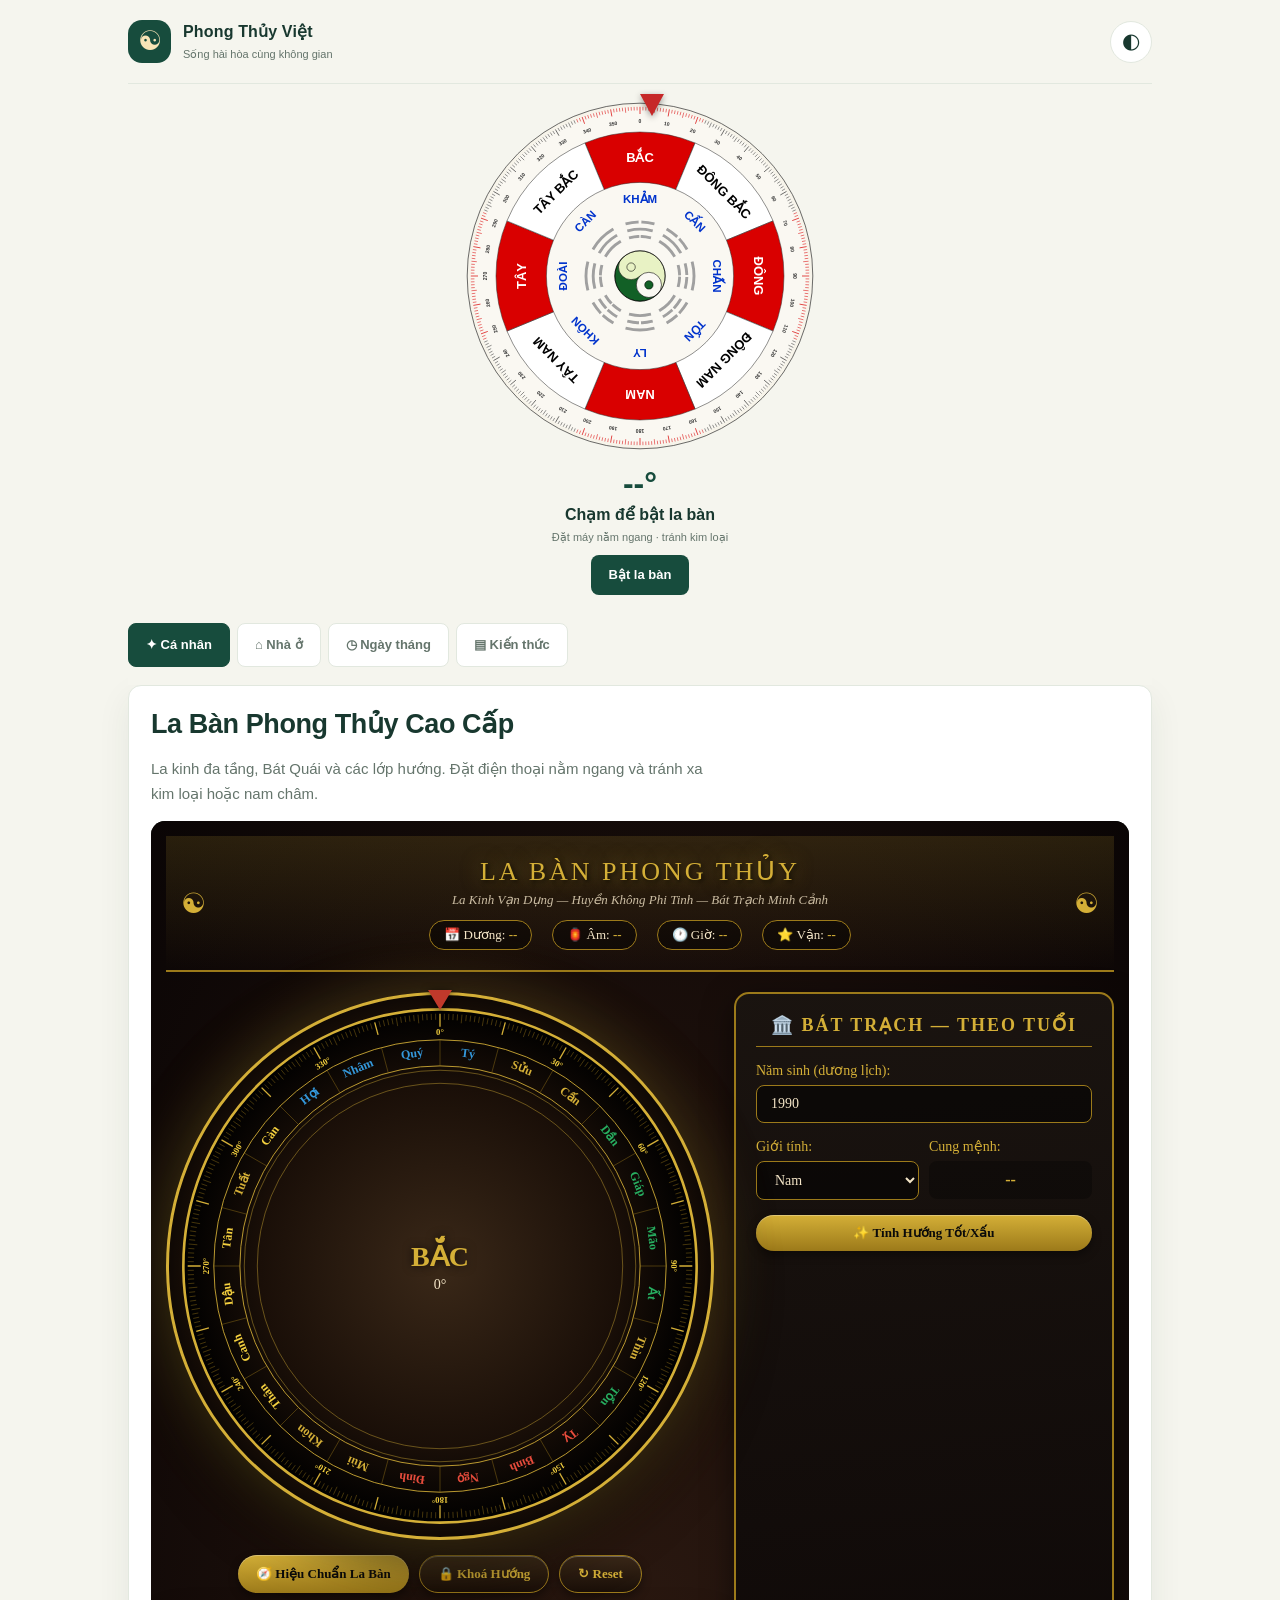
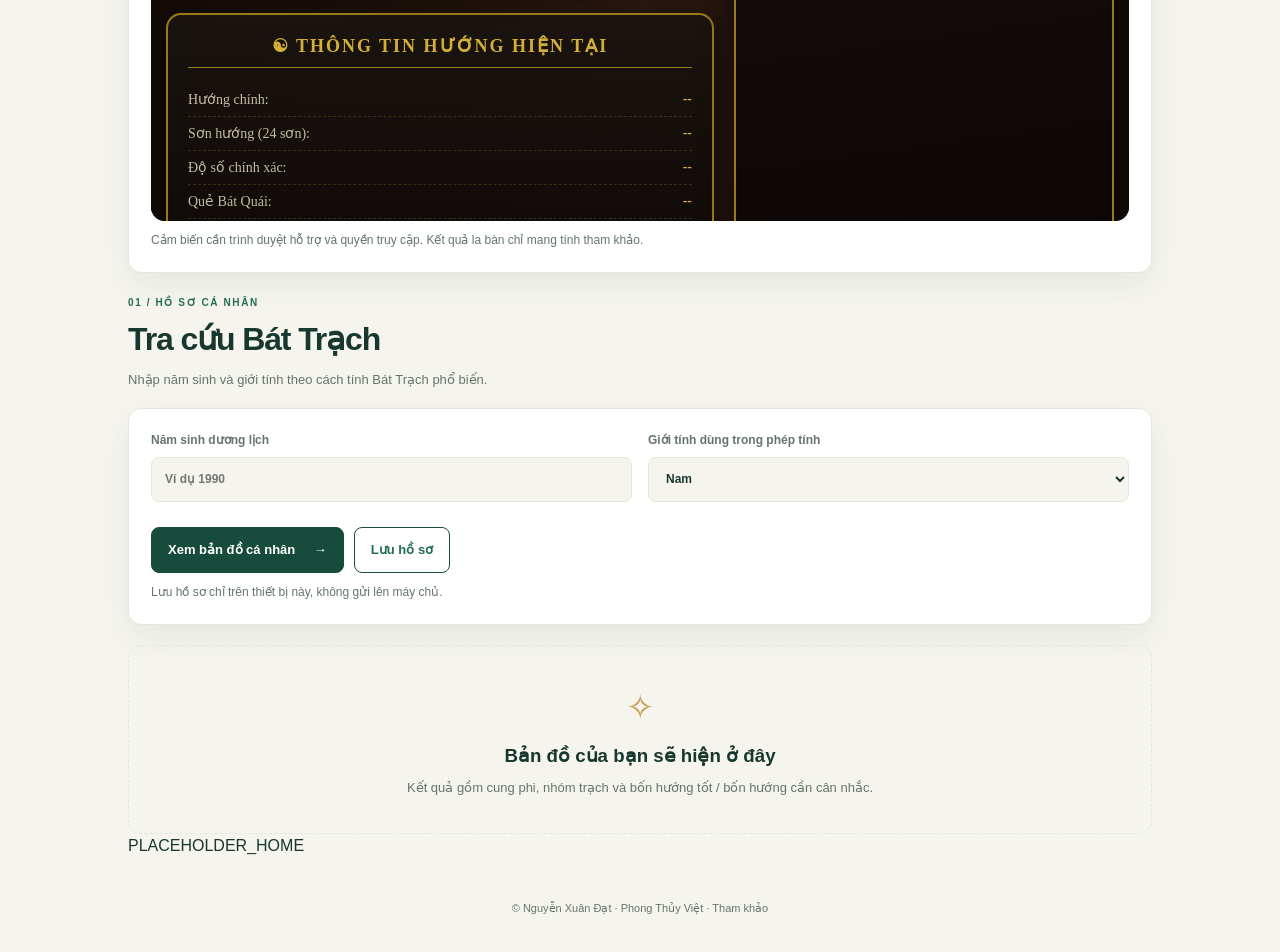
==== commit ec1b5469: "Restore full Nhà ở: interactive SVG room diagrams + age + protect; keep hero compass" ====
--- a/index.html
+++ b/index.html
@@ -4,8 +4,8 @@
 <meta charset="UTF-8"><meta name="viewport" content="width=device-width,initial-scale=1,viewport-fit=cover">
 <meta name="theme-color" content="#123f35"><meta name="description" content="Phong Thủy Việt — công cụ tra cứu Bát Trạch, Ngũ hành và bố trí không gian sống.">
 <meta name="apple-mobile-web-app-capable" content="yes"><meta name="apple-mobile-web-app-status-bar-style" content="black-translucent">
-<link rel="manifest" href="manifest.json"><link rel="apple-touch-icon" href="icon-192.png"><link rel="stylesheet" href="style.css">
-<link rel="stylesheet" href="home-upgrade.css">
+<link rel="manifest" href="manifest.json"><link rel="apple-touch-icon" href="icon-192.png"><link rel="stylesheet" href="style.css?v=56">
+<link rel="stylesheet" href="home-upgrade.css?v=56">
 <title>Phong Thủy Việt</title>
 </head>
 <body>
@@ -40,37 +40,7 @@
 <div class="card form-card"><form id="profileForm"><div class="form-grid"><label>Năm sinh dương lịch<input id="birthYear" type="number" inputmode="numeric" min="1900" max="2099" placeholder="Ví dụ 1990" required></label><label>Giới tính dùng trong phép tính<select id="gender"><option value="nam">Nam</option><option value="nu">Nữ</option></select></label></div><div class="form-actions"><button class="primary-button" type="submit">Xem bản đồ cá nhân <span>→</span></button><button class="secondary-button" id="saveProfile" type="button">Lưu hồ sơ</button></div><p class="field-hint">Lưu hồ sơ chỉ trên thiết bị này, không gửi lên máy chủ.</p></form></div>
 <div id="personalResult" class="results" aria-live="polite"><div class="empty-state"><span>✧</span><h3>Bản đồ của bạn sẽ hiện ở đây</h3><p>Kết quả gồm cung phi, nhóm trạch và bốn hướng tốt / bốn hướng cần cân nhắc.</p></div></div>
 </section>
-<section class="panel" id="panel-home">
-<div class="section-heading"><div><span class="eyebrow">02 / KHÔNG GIAN SỐNG</span><h2>Gợi ý bố trí nhà ở</h2><p>Chọn khu vực để xem danh sách kiểm tra thực tế.</p></div></div>
-<div class="card"><label for="roomType">Khu vực cần xem</label><select id="roomType"><option value="living">Phòng khách</option><option value="bedroom">Phòng ngủ chính</option><option value="desk">Bàn làm việc / học tập</option><option value="kitchen">Nhà bếp</option><option value="entrance">Cửa chính / lối vào</option></select><div id="roomGuidance" class="guidance"></div></div>
-<div class="card home-guide-card" id="homeGuide">
-  <span class="eyebrow">HƯỚNG DẪN TRỰC QUAN</span><h3>Bố trí nhà ở</h3>
-  <div class="home-guide-tabs" role="tablist">
-    <button type="button" class="home-guide-tab active" data-guide="layout">Sơ đồ bố trí</button>
-    <button type="button" class="home-guide-tab" data-guide="age">Theo tuổi & hướng</button>
-    <button type="button" class="home-guide-tab" data-guide="protect">Trấn trạch an toàn</button>
-  </div>
-  <section class="home-guide-panel active" data-guide-panel="layout">
-    <p class="field-hint layout-hint">Chạm vào từng khu vực để xem chi tiết.</p>
-    <div class="home-diagram-grid" id="layoutDiagramGrid">
-      <button type="button" class="home-diagram interactive" data-room="bedroom"><strong>Phòng ngủ</strong><span class="diagram-cta">Xem chi tiết →</span></button>
-      <button type="button" class="home-diagram interactive" data-room="desk"><strong>Bàn làm việc</strong><span class="diagram-cta">Xem chi tiết →</span></button>
-      <button type="button" class="home-diagram interactive" data-room="kitchen"><strong>Nhà bếp</strong><span class="diagram-cta">Xem chi tiết →</span></button>
-      <button type="button" class="home-diagram interactive" data-room="entrance"><strong>Cửa chính</strong><span class="diagram-cta">Xem chi tiết →</span></button>
-      <button type="button" class="home-diagram interactive" data-room="living"><strong>Phòng khách</strong><span class="diagram-cta">Xem chi tiết →</span></button>
-      <button type="button" class="home-diagram interactive" data-room="bath"><strong>Nhà vệ sinh</strong><span class="diagram-cta">Xem chi tiết →</span></button>
-    </div>
-  </section>
-  <section class="home-guide-panel" data-guide-panel="age" hidden>
-    <form id="houseAgeForm"><div class="form-grid"><label>Ngày sinh<input id="houseBirthDate" type="text" placeholder="DD/MM/YYYY"></label><label>Giới tính<select id="houseBirthGender"><option value="nam">Nam</option><option value="nu">Nữ</option></select></label></div><button class="primary-button" type="submit">Tính hướng</button></form>
-    <div id="houseAgeResult"></div>
-  </section>
-  <section class="home-guide-panel" data-guide-panel="protect" hidden>
-    <div class="protect-checklist" id="protectChecklist"></div>
-    <div class="protect-progress" id="protectProgress">Đã hoàn thành 0/8 mục</div>
-  </section>
-</div>
-</section>
+PLACEHOLDER_HOME
 <section class="panel" id="panel-calendar">
 <div class="section-heading"><div><span class="eyebrow">03 / NGÀY THÁNG</span><h2>Lịch và ghi chú</h2></div></div>
 <div class="card form-card"><label>Chọn ngày dương lịch<input id="lunarDateInput" type="date"><button class="primary-button" type="button" id="convertLunar">Đổi sang âm lịch</button><p id="lunarDateResult" class="field-hint">Hãy chọn ngày dương lịch</p></div>
@@ -89,8 +59,8 @@
     <div id="roomModalBody"></div>
   </div>
 </div>
-<script src="app.js"></script>
-<script src="home-upgrade.js"></script>
-<script>if('serviceWorker' in navigator){navigator.serviceWorker.register('sw.js').catch(()=>{});}</script>
+<script src="app.js?v=56"></script>
+<script src="home-upgrade.js?v=56"></script>
+<script>if('serviceWorker' in navigator){navigator.serviceWorker.register('sw.js?v=56').catch(()=>{});}</script>
 </body>
 </html>
--- a/home-upgrade.css
+++ b/home-upgrade.css
@@ -28,6 +28,11 @@
 .protect-item small{display:block;color:#5a6f66;font-size:.85rem;margin-top:2px;line-height:1.35}
 .protect-item:has(input:checked){background:#e8f5e9;border-color:#a5d6a7}
 .protect-progress{margin:10px 0;padding:10px 14px;border-radius:10px;background:#e8f5e9;color:#1b5e20;font-weight:600;text-align:center}
+.protect-callout{background:#fff8e1;border:1px solid #ffe082;border-radius:12px;padding:14px 16px;margin-bottom:12px}
+.protect-callout strong{display:block;color:#e65100;margin-bottom:6px}
+.protect-callout p{margin:0;color:#5d4037;font-size:.92rem;line-height:1.45}
+.age-direction-card{margin:0}
+.age-direction-result{margin-top:14px}
 .home-diagram-grid{display:grid;grid-template-columns:1fr 1fr;gap:12px}
 @media(max-width:480px){.home-diagram-grid{grid-template-columns:1fr}}
 
@@ -61,6 +66,14 @@
   -webkit-user-drag:none;
   pointer-events:none;
 }
+.hero-lakinh-rotator > svg{
+  width:100%;
+  height:100%;
+  display:block;
+  border-radius:50%;
+  pointer-events:none;
+  user-select:none;
+}
 .hero-fixed-pointer{
   position:absolute;
   left:50%;
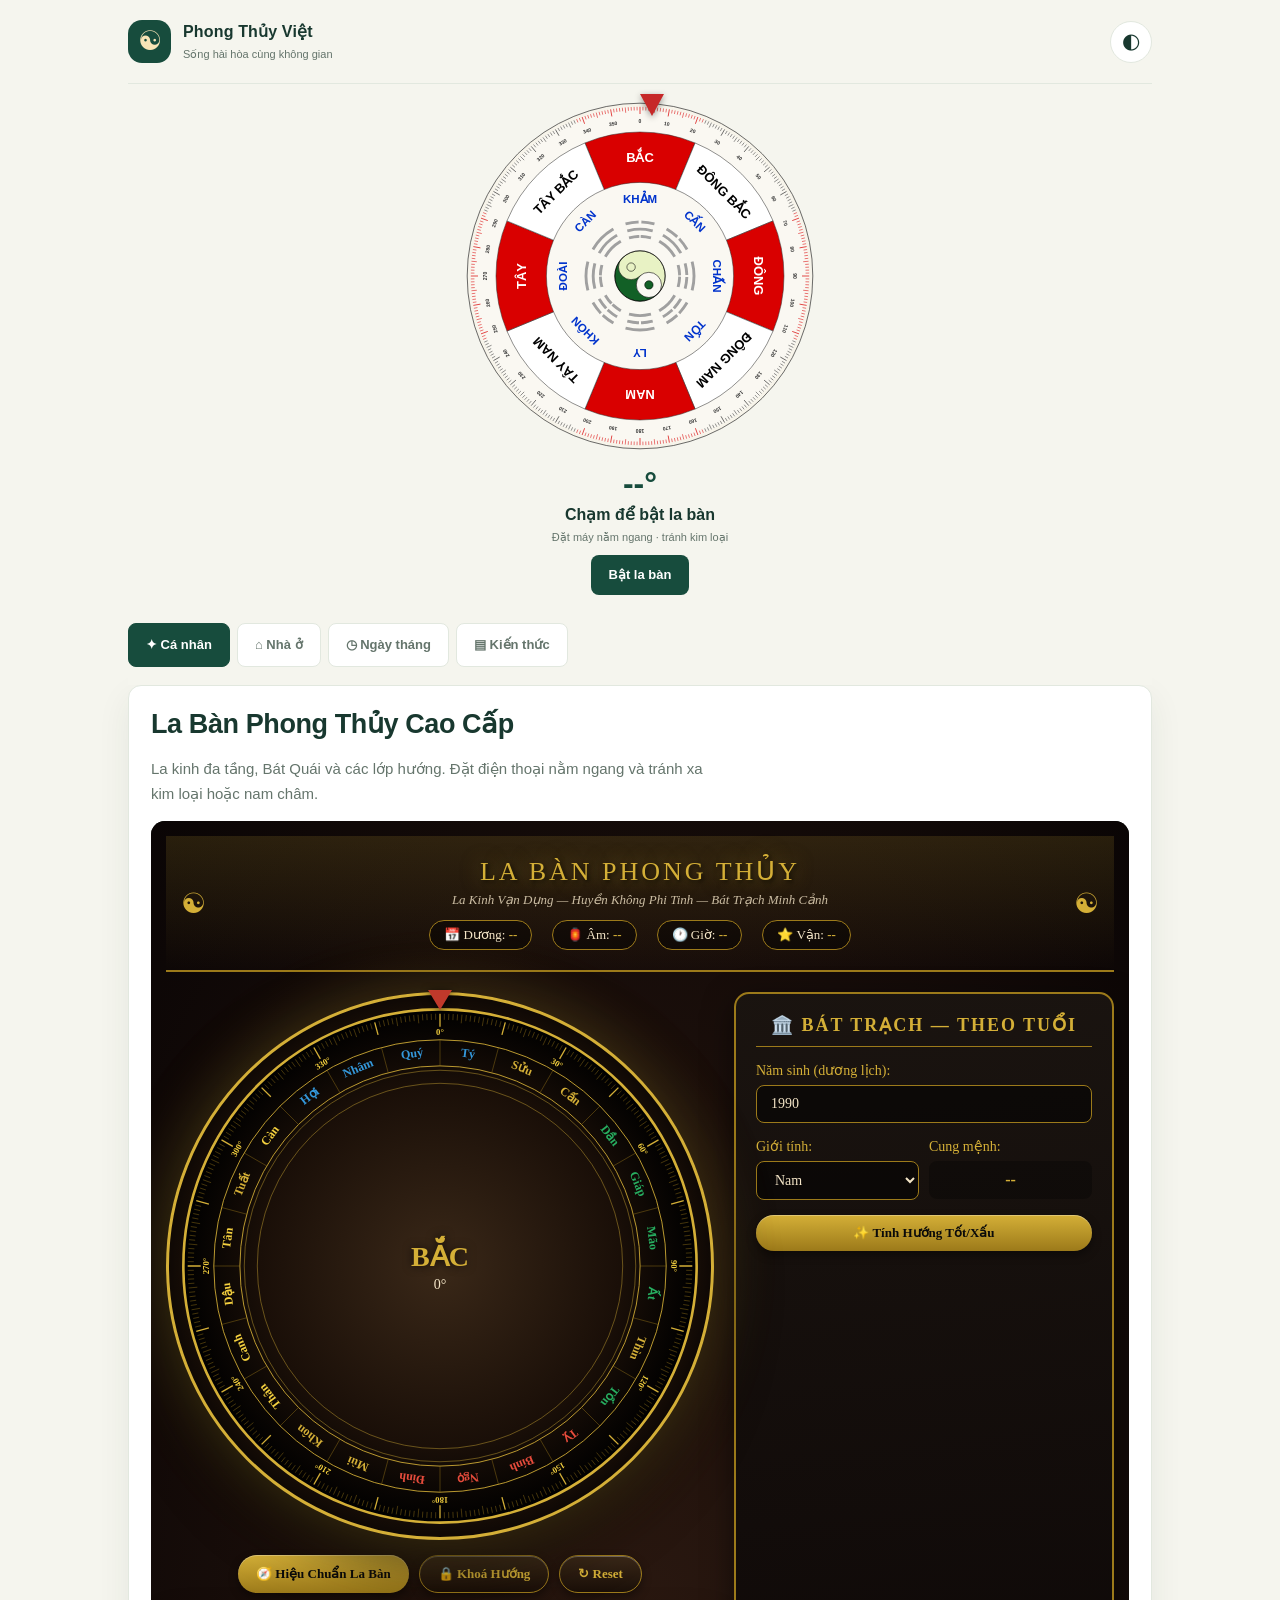
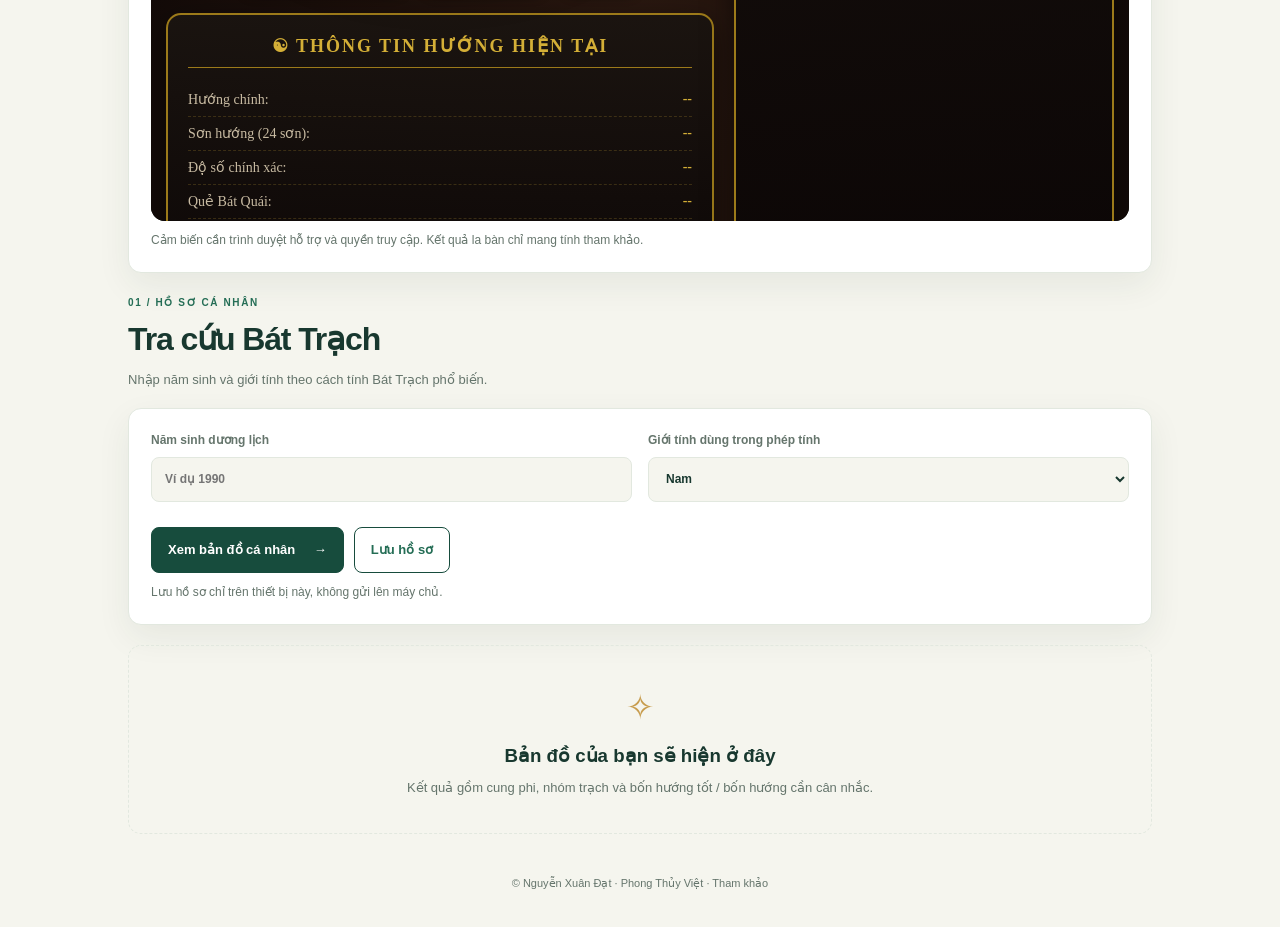
==== commit 752da0a7: "FIX: restore full Nhà ở section (remove PLACEHOLDER), SVG diagrams back" ====
--- a/index.html
+++ b/index.html
@@ -40,7 +40,103 @@
 <div class="card form-card"><form id="profileForm"><div class="form-grid"><label>Năm sinh dương lịch<input id="birthYear" type="number" inputmode="numeric" min="1900" max="2099" placeholder="Ví dụ 1990" required></label><label>Giới tính dùng trong phép tính<select id="gender"><option value="nam">Nam</option><option value="nu">Nữ</option></select></label></div><div class="form-actions"><button class="primary-button" type="submit">Xem bản đồ cá nhân <span>→</span></button><button class="secondary-button" id="saveProfile" type="button">Lưu hồ sơ</button></div><p class="field-hint">Lưu hồ sơ chỉ trên thiết bị này, không gửi lên máy chủ.</p></form></div>
 <div id="personalResult" class="results" aria-live="polite"><div class="empty-state"><span>✧</span><h3>Bản đồ của bạn sẽ hiện ở đây</h3><p>Kết quả gồm cung phi, nhóm trạch và bốn hướng tốt / bốn hướng cần cân nhắc.</p></div></div>
 </section>
-PLACEHOLDER_HOME
+<section class="panel" id="panel-home">
+<div class="section-heading"><div><span class="eyebrow">02 / KHÔNG GIAN SỐNG</span><h2>Gợi ý bố trí nhà ở</h2><p>Chọn khu vực để xem danh sách kiểm tra thực tế.</p></div></div>
+<div class="card"><label for="roomType">Khu vực cần xem</label><select id="roomType"><option value="living">Phòng khách</option><option value="bedroom">Phòng ngủ chính</option><option value="children">Phòng trẻ em</option><option value="desk">Bàn làm việc / học tập</option><option value="kitchen">Nhà bếp</option><option value="entrance">Cửa chính / lối vào</option><option value="altar">Bàn thờ</option><option value="bathroom">Nhà vệ sinh / phòng tắm</option><option value="stairs">Cầu thang / hành lang</option></select><div id="roomGuidance" class="guidance"></div></div>
+<div class="card home-guide-card" id="homeGuide">
+  <span class="eyebrow">HƯỚNG DẪN TRỰC QUAN</span><h3>Bố trí nhà ở theo công năng, tuổi và hướng</h3>
+  <p class="muted">Sơ đồ minh họa để anh dễ hình dung, không phải bản vẽ thi công. Hãy ưu tiên an toàn, thông gió và lối đi trước; phong thủy là lớp tham khảo bổ sung.</p>
+  <div class="home-guide-tabs" role="tablist" aria-label="Nhóm hướng dẫn nhà ở">
+    <button type="button" class="home-guide-tab active" data-guide="layout">Sơ đồ bố trí</button>
+    <button type="button" class="home-guide-tab" data-guide="age">Theo tuổi & hướng</button>
+    <button type="button" class="home-guide-tab" data-guide="protect">Trấn trạch an toàn</button>
+  </div>
+  <section class="home-guide-panel active" data-guide-panel="layout">
+    <p class="field-hint layout-hint">Chạm vào từng khu vực để xem chi tiết: sơ đồ lớn, checklist Nên / Tránh và lưu ý an toàn.</p>
+    <div class="home-diagram-grid" id="layoutDiagramGrid">
+      <button type="button" class="home-diagram interactive" data-room="bedroom" aria-label="Xem chi tiết phòng ngủ">
+        <svg viewBox="0 0 240 150" role="img" aria-hidden="true"><rect x="18" y="14" width="204" height="122" rx="8" fill="#e8f5e9" stroke="#2e7d32" stroke-width="3"/><rect x="29" y="25" width="44" height="12" rx="2" fill="#90caf9"/><rect x="83" y="36" width="74" height="72" rx="5" fill="#ffcc80" stroke="#ef6c00" stroke-width="2"/><rect x="90" y="42" width="28" height="18" rx="3" fill="#fff"/><rect x="122" y="42" width="28" height="18" rx="3" fill="#fff"/><path d="M18 105 H43 M43 105 A24 24 0 0 1 67 129" fill="none" stroke="#c62828" stroke-width="3"/><path d="M52 119 L67 129 L66 111" fill="none" stroke="#c62828" stroke-width="3"/><circle cx="200" cy="40" r="14" fill="#43a047" opacity="0.9"/><text x="200" y="44" text-anchor="middle" font-size="12" fill="#fff" font-weight="700">✓</text></svg>
+        <strong>Phòng ngủ</strong>
+        <p>Giường vững · lối ra thông · chạm để xem chi tiết</p>
+        <span class="diagram-cta">Xem chi tiết →</span>
+      </button>
+      <button type="button" class="home-diagram interactive" data-room="desk" aria-label="Xem chi tiết bàn làm việc">
+        <svg viewBox="0 0 240 150" role="img" aria-hidden="true"><rect x="18" y="14" width="204" height="122" rx="8" fill="#e3f2fd" stroke="#1565c0" stroke-width="3"/><rect x="30" y="24" width="55" height="13" rx="2" fill="#90caf9"/><rect x="82" y="54" width="91" height="38" rx="4" fill="#ffb74d" stroke="#ef6c00" stroke-width="2"/><rect x="105" y="60" width="45" height="24" rx="2" fill="#0d47a1"/><circle cx="126" cy="72" r="5" fill="#fff"/><path d="M191 35 L205 49 L191 63" fill="none" stroke="#2e7d32" stroke-width="3"/><circle cx="200" cy="100" r="14" fill="#43a047"/><text x="200" y="104" text-anchor="middle" font-size="12" fill="#fff" font-weight="700">✓</text></svg>
+        <strong>Bàn làm việc</strong>
+        <p>Ánh sáng · tầm nhìn · công thái học</p>
+        <span class="diagram-cta">Xem chi tiết →</span>
+      </button>
+      <button type="button" class="home-diagram interactive" data-room="kitchen" aria-label="Xem chi tiết nhà bếp">
+        <svg viewBox="0 0 240 150" role="img" aria-hidden="true"><rect x="18" y="14" width="204" height="122" rx="8" fill="#fff3e0" stroke="#ef6c00" stroke-width="3"/><rect x="29" y="25" width="58" height="29" rx="4" fill="#b2dfdb"/><rect x="149" y="25" width="58" height="29" rx="4" fill="#ffccbc"/><path d="M101 32 C91 52 91 72 101 93" stroke="#e65100" stroke-width="3" stroke-dasharray="4 4" fill="none"/><text x="58" y="69" text-anchor="middle" font-size="10" fill="#29493c">Bồn rửa</text><text x="178" y="69" text-anchor="middle" font-size="10" fill="#29493c">Bếp nấu</text><circle cx="120" cy="110" r="14" fill="#43a047"/><text x="120" y="114" text-anchor="middle" font-size="12" fill="#fff" font-weight="700">✓</text></svg>
+        <strong>Nhà bếp</strong>
+        <p>Tách nước–lửa · thông gió · an toàn cháy</p>
+        <span class="diagram-cta">Xem chi tiết →</span>
+      </button>
+      <button type="button" class="home-diagram interactive" data-room="entrance" aria-label="Xem chi tiết cửa chính">
+        <svg viewBox="0 0 240 150" role="img" aria-hidden="true"><rect x="18" y="14" width="204" height="122" rx="8" fill="#f3e5f5" stroke="#7b1fa2" stroke-width="3"/><path d="M88 15 V76 A61 61 0 0 0 149 15" fill="none" stroke="#c62828" stroke-width="3"/><path d="M120 115 V82 M111 91 L120 82 L129 91" stroke="#2e7d32" stroke-width="4" fill="none"/><rect x="33" y="34" width="35" height="24" rx="3" fill="#ce93d8"/><rect x="173" y="34" width="35" height="24" rx="3" fill="#ce93d8"/><circle cx="200" cy="110" r="14" fill="#43a047"/><text x="200" y="114" text-anchor="middle" font-size="12" fill="#fff" font-weight="700">✓</text></svg>
+        <strong>Cửa chính</strong>
+        <p>Lối vào thoáng · đo hướng đúng · thoát hiểm</p>
+        <span class="diagram-cta">Xem chi tiết →</span>
+      </button>
+      <button type="button" class="home-diagram interactive" data-room="living" aria-label="Xem chi tiết phòng khách">
+        <svg viewBox="0 0 240 150" role="img" aria-hidden="true"><rect x="18" y="14" width="204" height="122" rx="8" fill="#e8eaf6" stroke="#3949ab" stroke-width="3"/><rect x="40" y="70" width="90" height="40" rx="4" fill="#9fa8da"/><rect x="150" y="40" width="50" height="70" rx="3" fill="#c5cae9"/><circle cx="55" cy="45" r="14" fill="#43a047"/><text x="55" y="49" text-anchor="middle" font-size="12" fill="#fff" font-weight="700">✓</text></svg>
+        <strong>Phòng khách</strong>
+        <p>Giao tiếp · lối đi · sofa ổn định</p>
+        <span class="diagram-cta">Xem chi tiết →</span>
+      </button>
+      <button type="button" class="home-diagram interactive" data-room="bath" aria-label="Xem chi tiết nhà vệ sinh">
+        <svg viewBox="0 0 240 150" role="img" aria-hidden="true"><rect x="18" y="14" width="204" height="122" rx="8" fill="#e0f7fa" stroke="#00838f" stroke-width="3"/><rect x="50" y="40" width="50" height="60" rx="4" fill="#80deea"/><circle cx="160" cy="70" r="28" fill="#b2ebf2"/><circle cx="200" cy="40" r="14" fill="#43a047"/><text x="200" y="44" text-anchor="middle" font-size="12" fill="#fff" font-weight="700">✓</text></svg>
+        <strong>Nhà vệ sinh</strong>
+        <p>Chống trượt · thông gió · xử lý ẩm</p>
+        <span class="diagram-cta">Xem chi tiết →</span>
+      </button>
+    </div>
+  </section>
+  <section class="home-guide-panel" data-guide-panel="age" hidden>
+    <div class="card age-direction-card">
+      <span class="eyebrow">TRA CỨU CÁ NHÂN HÓA</span>
+      <h3>Tính hướng theo ngày sinh nam / nữ</h3>
+      <p class="muted">Nhập ngày sinh dương lịch, chọn giới tính dùng trong phép tính và hướng cửa chính đã đo thực tế để nhận gợi ý Bát Trạch cùng cách bố trí cơ bản.</p>
+      <form id="houseAgeForm">
+        <div class="form-grid">
+          <label class="birth-date-field" for="houseBirthDate">Ngày sinh dương lịch
+            <input id="houseBirthDate" type="text" inputmode="text" autocomplete="bday" maxlength="10" placeholder="DD/MM/YYYY" aria-label="Nhập ngày sinh DD/MM/YYYY" required>
+            <small class="field-hint">Nhập ngày/tháng/năm.</small>
+          </label>
+          <label for="houseBirthGender">Giới tính dùng trong phép tính
+            <select id="houseBirthGender"><option value="nam">Nam</option><option value="nu">Nữ</option></select>
+          </label>
+          <label for="houseMeasuredFacing">Hướng cửa chính đã đo
+            <select id="houseMeasuredFacing">
+              <option value="">Chưa đo / chưa rõ</option>
+              <option>Bắc</option><option>Đông Bắc</option><option>Đông</option><option>Đông Nam</option>
+              <option>Nam</option><option>Tây Nam</option><option>Tây</option><option>Tây Bắc</option>
+            </select>
+          </label>
+        </div>
+        <div class="form-actions">
+          <button class="primary-button" type="submit">Tính hướng & bố trí</button>
+          <button class="secondary-button" type="button" id="clearHouseAgeForm">Xóa thông tin nhập</button>
+        </div>
+      </form>
+      <div id="houseAgeResult" class="age-direction-result" aria-live="polite">
+        <p class="empty-state small">Nhập thông tin để xem cung phi, nhóm trạch, hướng hợp theo bảng tra và gợi ý bố trí phòng.</p>
+      </div>
+      <p class="field-hint">Đây là cách tra cứu Bát Trạch truyền thống để tham khảo, không phải kết luận khoa học.</p>
+    </div>
+    <button type="button" class="secondary-button" id="goPersonalGuide">Mở tra cứu cung phi ở tab Cá nhân</button>
+  </section>
+  <section class="home-guide-panel" data-guide-panel="protect" hidden>
+    <div class="protect-callout">
+      <strong>“Trấn trạch” theo hướng an toàn, ít tốn kém</strong>
+      <p>Trước hết xử lý nguyên nhân thực tế: sửa cửa/khóa hỏng, chống thấm, thông gió, ánh sáng, tiếng ồn và điểm nguy hiểm.</p>
+    </div>
+    <p class="field-hint">Tick các mục đã xử lý. Tiến độ được lưu trên máy anh (không gửi lên mạng).</p>
+    <div class="protect-checklist" id="protectChecklist"></div>
+    <div class="protect-progress" id="protectProgress" aria-live="polite">Đã hoàn thành 0/8 mục</div>
+  </section>
+</div>
+</section>
 <section class="panel" id="panel-calendar">
 <div class="section-heading"><div><span class="eyebrow">03 / NGÀY THÁNG</span><h2>Lịch và ghi chú</h2></div></div>
 <div class="card form-card"><label>Chọn ngày dương lịch<input id="lunarDateInput" type="date"><button class="primary-button" type="button" id="convertLunar">Đổi sang âm lịch</button><p id="lunarDateResult" class="field-hint">Hãy chọn ngày dương lịch</p></div>
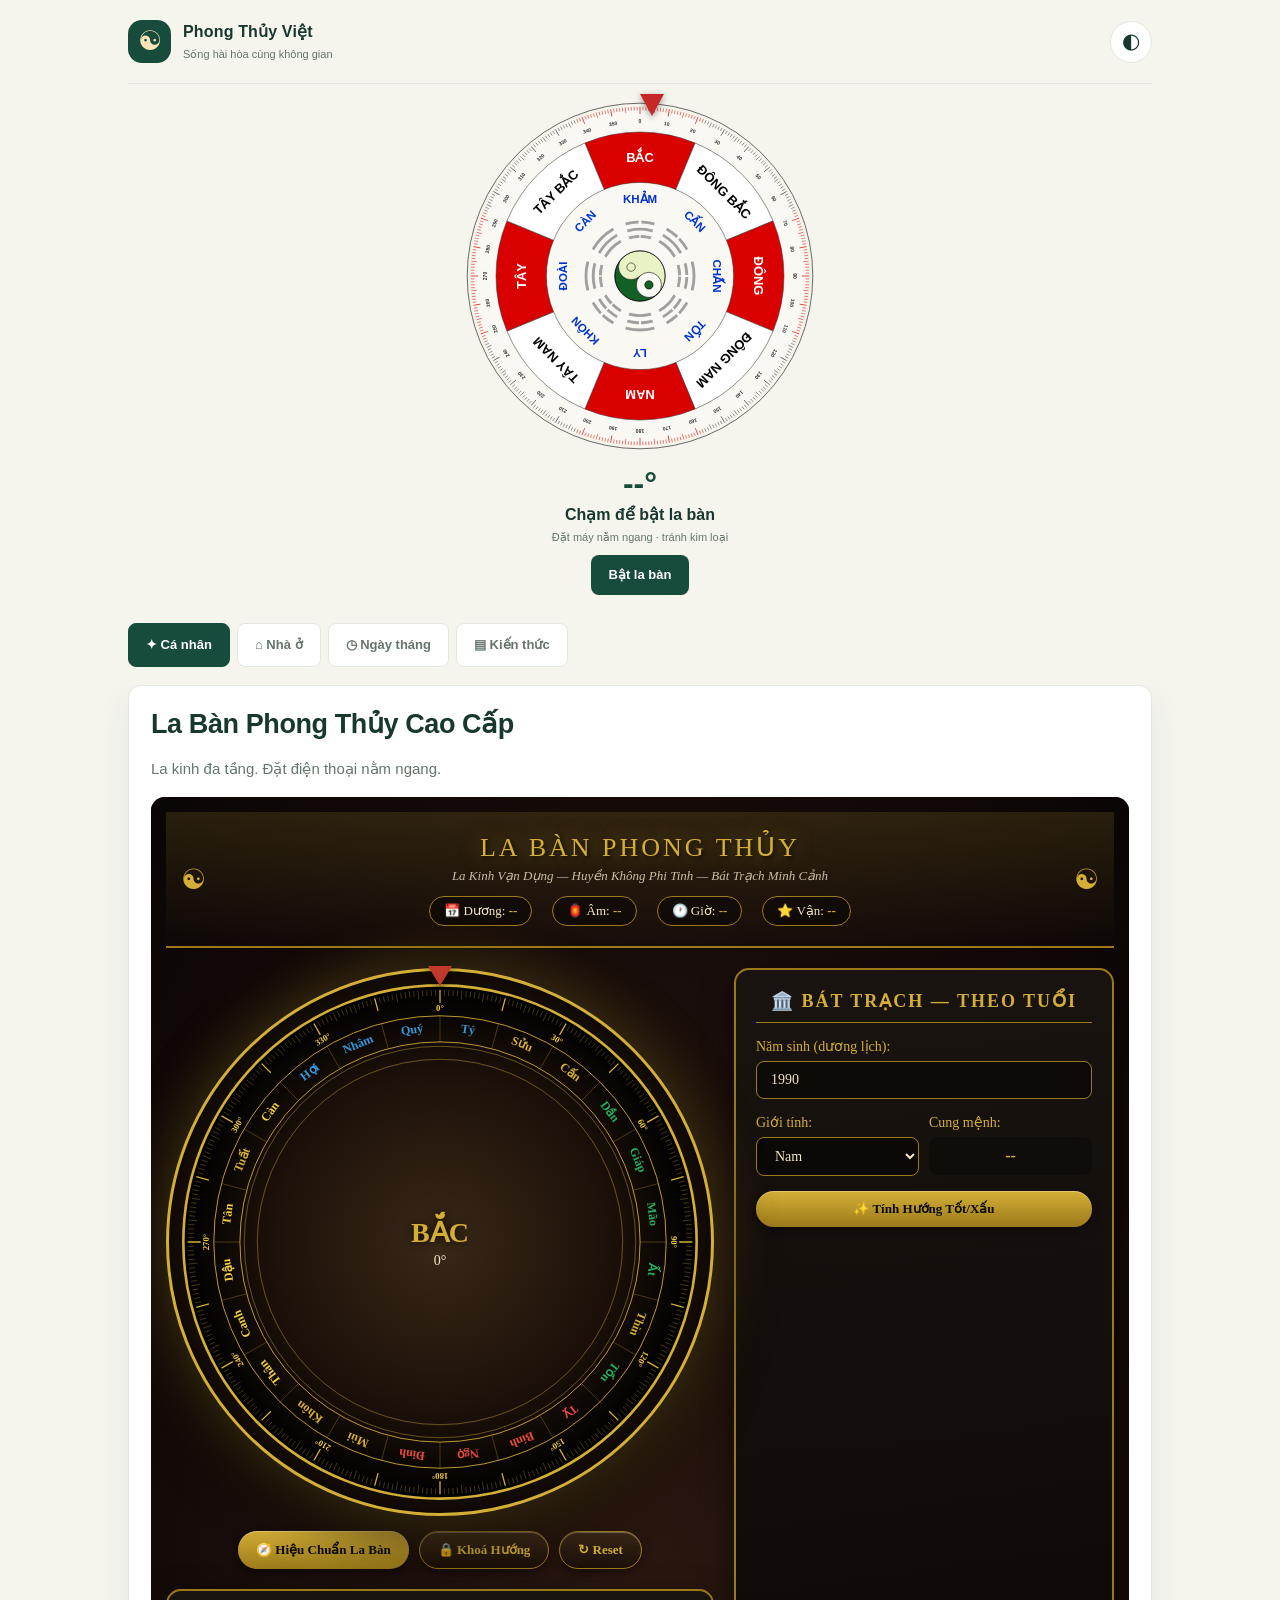
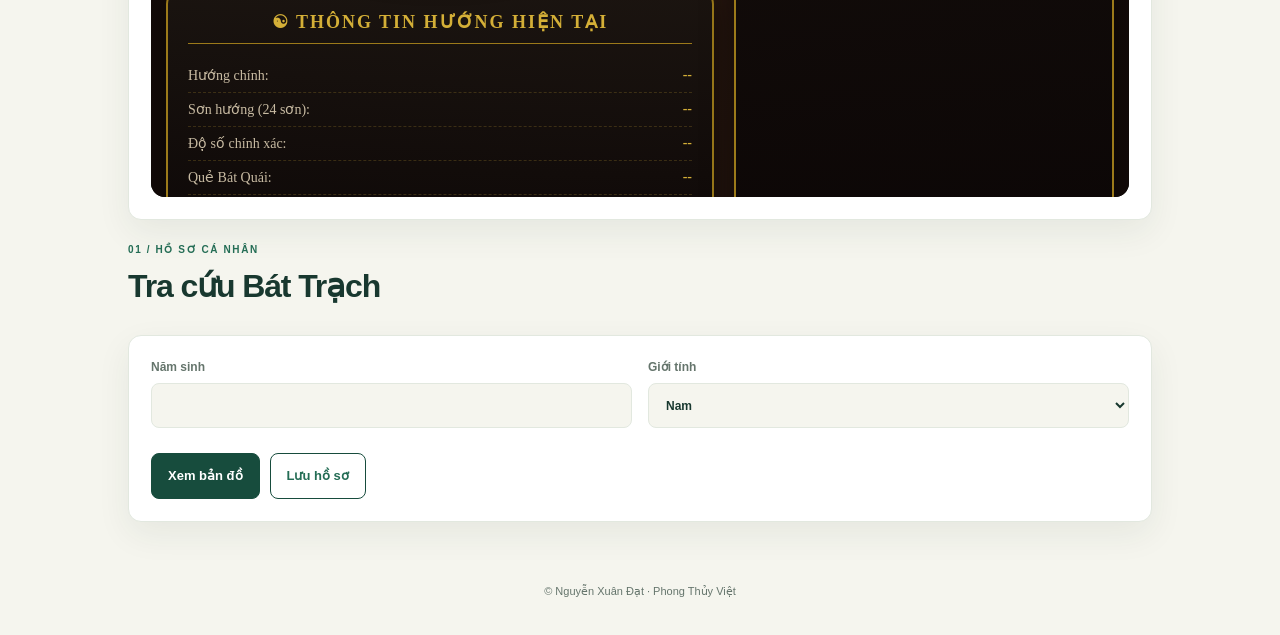
==== commit 97bd8f01: "v57: stub missing elements so age form & protect tabs work" ====
--- a/index.html
+++ b/index.html
@@ -2,21 +2,21 @@
 <html lang="vi">
 <head>
 <meta charset="UTF-8"><meta name="viewport" content="width=device-width,initial-scale=1,viewport-fit=cover">
-<meta name="theme-color" content="#123f35"><meta name="description" content="Phong Thủy Việt — công cụ tra cứu Bát Trạch, Ngũ hành và bố trí không gian sống.">
-<meta name="apple-mobile-web-app-capable" content="yes"><meta name="apple-mobile-web-app-status-bar-style" content="black-translucent">
-<link rel="manifest" href="manifest.json"><link rel="apple-touch-icon" href="icon-192.png"><link rel="stylesheet" href="style.css?v=56">
-<link rel="stylesheet" href="home-upgrade.css?v=56">
+<meta name="theme-color" content="#123f35"><meta name="description" content="Phong Thủy Việt">
+<meta name="apple-mobile-web-app-capable" content="yes">
+<link rel="manifest" href="manifest.json"><link rel="apple-touch-icon" href="icon-192.png">
+<link rel="stylesheet" href="style.css?v=57"><link rel="stylesheet" href="home-upgrade.css?v=57">
 <title>Phong Thủy Việt</title>
 </head>
 <body>
 <div class="app-shell">
-<header class="topbar"><a class="brand" href="#" aria-label="Phong Thủy Việt trang chủ"><span class="brand-mark">☯</span><span><strong>Phong Thủy Việt</strong><small>Sống hài hòa cùng không gian</small></span></a><button id="themeToggle" class="icon-button" aria-label="Đổi giao diện" title="Đổi giao diện">◐</button></header>
+<header class="topbar"><a class="brand" href="#"><span class="brand-mark">☯</span><span><strong>Phong Thủy Việt</strong><small>Sống hài hòa cùng không gian</small></span></a><button id="themeToggle" class="icon-button" aria-label="Đổi giao diện">◐</button></header>
 <section class="hero hero-compass-only">
 <div class="hero-symbol">
   <div class="hero-live-compass hero-lakinh" id="heroCompass">
     <div class="hero-lakinh-stage">
       <div class="hero-fixed-pointer" aria-hidden="true"><span></span></div>
-      <div class="hero-lakinh-rotator" id="heroCompassDial" aria-label="La Kinh phong thủy"></div>
+      <div class="hero-lakinh-rotator" id="heroCompassDial" aria-label="La Kinh"></div>
     </div>
     <div class="hero-compass-readout">
       <strong id="heroCompassDeg">--°</strong>
@@ -27,136 +27,102 @@
   </div>
 </div>
 </section>
-<nav class="tabs" id="tools" aria-label="Công cụ"><button class="tab active" data-tab="personal">✦ Cá nhân</button><button class="tab" data-tab="home">⌂ Nhà ở</button><button class="tab" data-tab="calendar">◷ Ngày tháng</button><button class="tab" data-tab="library">▤ Kiến thức</button></nav>
+<nav class="tabs" id="tools"><button class="tab active" data-tab="personal">✦ Cá nhân</button><button class="tab" data-tab="home">⌂ Nhà ở</button><button class="tab" data-tab="calendar">◷ Ngày tháng</button><button class="tab" data-tab="library">▤ Kiến thức</button></nav>
 <main>
 <section class="panel active" id="panel-personal">
 <div class="card premium-compass-card" id="compassCard">
 <h3>La Bàn Phong Thủy Cao Cấp</h3>
-<p class="muted">La kinh đa tầng, Bát Quái và các lớp hướng. Đặt điện thoại nằm ngang và tránh xa kim loại hoặc nam châm.</p>
-<iframe class="premium-compass-frame" src="./la-ban-cao-cap.html" title="La Bàn Phong Thủy Cao Cấp" loading="eager" allow="accelerometer; gyroscope; magnetometer; device-orientation" referrerpolicy="same-origin"></iframe>
-<p class="field-hint">Cảm biến cần trình duyệt hỗ trợ và quyền truy cập. Kết quả la bàn chỉ mang tính tham khảo.</p>
+<p class="muted">La kinh đa tầng. Đặt điện thoại nằm ngang.</p>
+<iframe class="premium-compass-frame" src="./la-ban-cao-cap.html" title="La Bàn" loading="eager" allow="accelerometer; gyroscope; magnetometer; device-orientation"></iframe>
 </div>
-<div class="section-heading"><div><span class="eyebrow">01 / HỒ SƠ CÁ NHÂN</span><h2>Tra cứu Bát Trạch</h2><p>Nhập năm sinh và giới tính theo cách tính Bát Trạch phổ biến.</p></div></div>
-<div class="card form-card"><form id="profileForm"><div class="form-grid"><label>Năm sinh dương lịch<input id="birthYear" type="number" inputmode="numeric" min="1900" max="2099" placeholder="Ví dụ 1990" required></label><label>Giới tính dùng trong phép tính<select id="gender"><option value="nam">Nam</option><option value="nu">Nữ</option></select></label></div><div class="form-actions"><button class="primary-button" type="submit">Xem bản đồ cá nhân <span>→</span></button><button class="secondary-button" id="saveProfile" type="button">Lưu hồ sơ</button></div><p class="field-hint">Lưu hồ sơ chỉ trên thiết bị này, không gửi lên máy chủ.</p></form></div>
-<div id="personalResult" class="results" aria-live="polite"><div class="empty-state"><span>✧</span><h3>Bản đồ của bạn sẽ hiện ở đây</h3><p>Kết quả gồm cung phi, nhóm trạch và bốn hướng tốt / bốn hướng cần cân nhắc.</p></div></div>
+<div class="section-heading"><div><span class="eyebrow">01 / HỒ SƠ CÁ NHÂN</span><h2>Tra cứu Bát Trạch</h2></div></div>
+<div class="card form-card"><form id="profileForm"><div class="form-grid"><label>Năm sinh<input id="birthYear" type="number" min="1900" max="2099" required></label><label>Giới tính<select id="gender"><option value="nam">Nam</option><option value="nu">Nữ</option></select></label></div><div class="form-actions"><button class="primary-button" type="submit">Xem bản đồ</button><button class="secondary-button" id="saveProfile" type="button">Lưu hồ sơ</button></div></form></div>
+<div id="personalResult" class="results"></div>
 </section>
 <section class="panel" id="panel-home">
-<div class="section-heading"><div><span class="eyebrow">02 / KHÔNG GIAN SỐNG</span><h2>Gợi ý bố trí nhà ở</h2><p>Chọn khu vực để xem danh sách kiểm tra thực tế.</p></div></div>
-<div class="card"><label for="roomType">Khu vực cần xem</label><select id="roomType"><option value="living">Phòng khách</option><option value="bedroom">Phòng ngủ chính</option><option value="children">Phòng trẻ em</option><option value="desk">Bàn làm việc / học tập</option><option value="kitchen">Nhà bếp</option><option value="entrance">Cửa chính / lối vào</option><option value="altar">Bàn thờ</option><option value="bathroom">Nhà vệ sinh / phòng tắm</option><option value="stairs">Cầu thang / hành lang</option></select><div id="roomGuidance" class="guidance"></div></div>
+<div class="section-heading"><div><span class="eyebrow">02 / KHÔNG GIAN SỐNG</span><h2>Gợi ý bố trí nhà ở</h2></div></div>
+<div class="card"><label for="roomType">Khu vực cần xem</label><select id="roomType"><option value="living">Phòng khách</option><option value="bedroom">Phòng ngủ chính</option><option value="children">Phòng trẻ em</option><option value="desk">Bàn làm việc</option><option value="kitchen">Nhà bếp</option><option value="entrance">Cửa chính</option><option value="altar">Bàn thờ</option><option value="bathroom">Nhà vệ sinh</option><option value="stairs">Cầu thang</option></select><div id="roomGuidance" class="guidance"></div></div>
 <div class="card home-guide-card" id="homeGuide">
-  <span class="eyebrow">HƯỚNG DẪN TRỰC QUAN</span><h3>Bố trí nhà ở theo công năng, tuổi và hướng</h3>
-  <p class="muted">Sơ đồ minh họa để anh dễ hình dung, không phải bản vẽ thi công. Hãy ưu tiên an toàn, thông gió và lối đi trước; phong thủy là lớp tham khảo bổ sung.</p>
-  <div class="home-guide-tabs" role="tablist" aria-label="Nhóm hướng dẫn nhà ở">
+  <span class="eyebrow">HƯỚNG DẪN TRỰC QUAN</span>
+  <h3>Bố trí nhà ở theo công năng, tuổi và hướng</h3>
+  <p class="muted">Sơ đồ minh họa; ưu tiên an toàn, thông gió và lối đi trước.</p>
+  <div class="home-guide-tabs" role="tablist">
     <button type="button" class="home-guide-tab active" data-guide="layout">Sơ đồ bố trí</button>
     <button type="button" class="home-guide-tab" data-guide="age">Theo tuổi & hướng</button>
     <button type="button" class="home-guide-tab" data-guide="protect">Trấn trạch an toàn</button>
   </div>
   <section class="home-guide-panel active" data-guide-panel="layout">
-    <p class="field-hint layout-hint">Chạm vào từng khu vực để xem chi tiết: sơ đồ lớn, checklist Nên / Tránh và lưu ý an toàn.</p>
+    <p class="field-hint">Chạm vào từng khu vực để xem chi tiết.</p>
     <div class="home-diagram-grid" id="layoutDiagramGrid">
-      <button type="button" class="home-diagram interactive" data-room="bedroom" aria-label="Xem chi tiết phòng ngủ">
-        <svg viewBox="0 0 240 150" role="img" aria-hidden="true"><rect x="18" y="14" width="204" height="122" rx="8" fill="#e8f5e9" stroke="#2e7d32" stroke-width="3"/><rect x="29" y="25" width="44" height="12" rx="2" fill="#90caf9"/><rect x="83" y="36" width="74" height="72" rx="5" fill="#ffcc80" stroke="#ef6c00" stroke-width="2"/><rect x="90" y="42" width="28" height="18" rx="3" fill="#fff"/><rect x="122" y="42" width="28" height="18" rx="3" fill="#fff"/><path d="M18 105 H43 M43 105 A24 24 0 0 1 67 129" fill="none" stroke="#c62828" stroke-width="3"/><path d="M52 119 L67 129 L66 111" fill="none" stroke="#c62828" stroke-width="3"/><circle cx="200" cy="40" r="14" fill="#43a047" opacity="0.9"/><text x="200" y="44" text-anchor="middle" font-size="12" fill="#fff" font-weight="700">✓</text></svg>
-        <strong>Phòng ngủ</strong>
-        <p>Giường vững · lối ra thông · chạm để xem chi tiết</p>
-        <span class="diagram-cta">Xem chi tiết →</span>
-      </button>
-      <button type="button" class="home-diagram interactive" data-room="desk" aria-label="Xem chi tiết bàn làm việc">
-        <svg viewBox="0 0 240 150" role="img" aria-hidden="true"><rect x="18" y="14" width="204" height="122" rx="8" fill="#e3f2fd" stroke="#1565c0" stroke-width="3"/><rect x="30" y="24" width="55" height="13" rx="2" fill="#90caf9"/><rect x="82" y="54" width="91" height="38" rx="4" fill="#ffb74d" stroke="#ef6c00" stroke-width="2"/><rect x="105" y="60" width="45" height="24" rx="2" fill="#0d47a1"/><circle cx="126" cy="72" r="5" fill="#fff"/><path d="M191 35 L205 49 L191 63" fill="none" stroke="#2e7d32" stroke-width="3"/><circle cx="200" cy="100" r="14" fill="#43a047"/><text x="200" y="104" text-anchor="middle" font-size="12" fill="#fff" font-weight="700">✓</text></svg>
-        <strong>Bàn làm việc</strong>
-        <p>Ánh sáng · tầm nhìn · công thái học</p>
-        <span class="diagram-cta">Xem chi tiết →</span>
-      </button>
-      <button type="button" class="home-diagram interactive" data-room="kitchen" aria-label="Xem chi tiết nhà bếp">
-        <svg viewBox="0 0 240 150" role="img" aria-hidden="true"><rect x="18" y="14" width="204" height="122" rx="8" fill="#fff3e0" stroke="#ef6c00" stroke-width="3"/><rect x="29" y="25" width="58" height="29" rx="4" fill="#b2dfdb"/><rect x="149" y="25" width="58" height="29" rx="4" fill="#ffccbc"/><path d="M101 32 C91 52 91 72 101 93" stroke="#e65100" stroke-width="3" stroke-dasharray="4 4" fill="none"/><text x="58" y="69" text-anchor="middle" font-size="10" fill="#29493c">Bồn rửa</text><text x="178" y="69" text-anchor="middle" font-size="10" fill="#29493c">Bếp nấu</text><circle cx="120" cy="110" r="14" fill="#43a047"/><text x="120" y="114" text-anchor="middle" font-size="12" fill="#fff" font-weight="700">✓</text></svg>
-        <strong>Nhà bếp</strong>
-        <p>Tách nước–lửa · thông gió · an toàn cháy</p>
-        <span class="diagram-cta">Xem chi tiết →</span>
-      </button>
-      <button type="button" class="home-diagram interactive" data-room="entrance" aria-label="Xem chi tiết cửa chính">
-        <svg viewBox="0 0 240 150" role="img" aria-hidden="true"><rect x="18" y="14" width="204" height="122" rx="8" fill="#f3e5f5" stroke="#7b1fa2" stroke-width="3"/><path d="M88 15 V76 A61 61 0 0 0 149 15" fill="none" stroke="#c62828" stroke-width="3"/><path d="M120 115 V82 M111 91 L120 82 L129 91" stroke="#2e7d32" stroke-width="4" fill="none"/><rect x="33" y="34" width="35" height="24" rx="3" fill="#ce93d8"/><rect x="173" y="34" width="35" height="24" rx="3" fill="#ce93d8"/><circle cx="200" cy="110" r="14" fill="#43a047"/><text x="200" y="114" text-anchor="middle" font-size="12" fill="#fff" font-weight="700">✓</text></svg>
-        <strong>Cửa chính</strong>
-        <p>Lối vào thoáng · đo hướng đúng · thoát hiểm</p>
-        <span class="diagram-cta">Xem chi tiết →</span>
-      </button>
-      <button type="button" class="home-diagram interactive" data-room="living" aria-label="Xem chi tiết phòng khách">
-        <svg viewBox="0 0 240 150" role="img" aria-hidden="true"><rect x="18" y="14" width="204" height="122" rx="8" fill="#e8eaf6" stroke="#3949ab" stroke-width="3"/><rect x="40" y="70" width="90" height="40" rx="4" fill="#9fa8da"/><rect x="150" y="40" width="50" height="70" rx="3" fill="#c5cae9"/><circle cx="55" cy="45" r="14" fill="#43a047"/><text x="55" y="49" text-anchor="middle" font-size="12" fill="#fff" font-weight="700">✓</text></svg>
-        <strong>Phòng khách</strong>
-        <p>Giao tiếp · lối đi · sofa ổn định</p>
-        <span class="diagram-cta">Xem chi tiết →</span>
-      </button>
-      <button type="button" class="home-diagram interactive" data-room="bath" aria-label="Xem chi tiết nhà vệ sinh">
-        <svg viewBox="0 0 240 150" role="img" aria-hidden="true"><rect x="18" y="14" width="204" height="122" rx="8" fill="#e0f7fa" stroke="#00838f" stroke-width="3"/><rect x="50" y="40" width="50" height="60" rx="4" fill="#80deea"/><circle cx="160" cy="70" r="28" fill="#b2ebf2"/><circle cx="200" cy="40" r="14" fill="#43a047"/><text x="200" y="44" text-anchor="middle" font-size="12" fill="#fff" font-weight="700">✓</text></svg>
-        <strong>Nhà vệ sinh</strong>
-        <p>Chống trượt · thông gió · xử lý ẩm</p>
-        <span class="diagram-cta">Xem chi tiết →</span>
-      </button>
+      <button type="button" class="home-diagram interactive" data-room="bedroom"><svg viewBox="0 0 240 150"><rect x="18" y="14" width="204" height="122" rx="8" fill="#e8f5e9" stroke="#2e7d32" stroke-width="3"/><rect x="83" y="36" width="74" height="72" rx="5" fill="#ffcc80"/><circle cx="200" cy="40" r="14" fill="#43a047"/></svg><strong>Phòng ngủ</strong><span class="diagram-cta">Xem chi tiết →</span></button>
+      <button type="button" class="home-diagram interactive" data-room="desk"><svg viewBox="0 0 240 150"><rect x="18" y="14" width="204" height="122" rx="8" fill="#e3f2fd" stroke="#1565c0" stroke-width="3"/><rect x="82" y="54" width="91" height="38" rx="4" fill="#ffb74d"/></svg><strong>Bàn làm việc</strong><span class="diagram-cta">Xem chi tiết →</span></button>
+      <button type="button" class="home-diagram interactive" data-room="kitchen"><svg viewBox="0 0 240 150"><rect x="18" y="14" width="204" height="122" rx="8" fill="#fff3e0" stroke="#ef6c00" stroke-width="3"/></svg><strong>Nhà bếp</strong><span class="diagram-cta">Xem chi tiết →</span></button>
+      <button type="button" class="home-diagram interactive" data-room="entrance"><svg viewBox="0 0 240 150"><rect x="18" y="14" width="204" height="122" rx="8" fill="#f3e5f5" stroke="#7b1fa2" stroke-width="3"/></svg><strong>Cửa chính</strong><span class="diagram-cta">Xem chi tiết →</span></button>
+      <button type="button" class="home-diagram interactive" data-room="living"><svg viewBox="0 0 240 150"><rect x="18" y="14" width="204" height="122" rx="8" fill="#e8eaf6" stroke="#3949ab" stroke-width="3"/></svg><strong>Phòng khách</strong><span class="diagram-cta">Xem chi tiết →</span></button>
+      <button type="button" class="home-diagram interactive" data-room="bath"><svg viewBox="0 0 240 150"><rect x="18" y="14" width="204" height="122" rx="8" fill="#e0f7fa" stroke="#00838f" stroke-width="3"/></svg><strong>Nhà vệ sinh</strong><span class="diagram-cta">Xem chi tiết →</span></button>
     </div>
   </section>
   <section class="home-guide-panel" data-guide-panel="age" hidden>
     <div class="card age-direction-card">
       <span class="eyebrow">TRA CỨU CÁ NHÂN HÓA</span>
       <h3>Tính hướng theo ngày sinh nam / nữ</h3>
-      <p class="muted">Nhập ngày sinh dương lịch, chọn giới tính dùng trong phép tính và hướng cửa chính đã đo thực tế để nhận gợi ý Bát Trạch cùng cách bố trí cơ bản.</p>
+      <p class="muted">Nhập ngày sinh, giới tính và hướng cửa chính đã đo.</p>
       <form id="houseAgeForm">
         <div class="form-grid">
-          <label class="birth-date-field" for="houseBirthDate">Ngày sinh dương lịch
-            <input id="houseBirthDate" type="text" inputmode="text" autocomplete="bday" maxlength="10" placeholder="DD/MM/YYYY" aria-label="Nhập ngày sinh DD/MM/YYYY" required>
-            <small class="field-hint">Nhập ngày/tháng/năm.</small>
-          </label>
-          <label for="houseBirthGender">Giới tính dùng trong phép tính
-            <select id="houseBirthGender"><option value="nam">Nam</option><option value="nu">Nữ</option></select>
-          </label>
-          <label for="houseMeasuredFacing">Hướng cửa chính đã đo
-            <select id="houseMeasuredFacing">
-              <option value="">Chưa đo / chưa rõ</option>
-              <option>Bắc</option><option>Đông Bắc</option><option>Đông</option><option>Đông Nam</option>
-              <option>Nam</option><option>Tây Nam</option><option>Tây</option><option>Tây Bắc</option>
-            </select>
-          </label>
+          <label>Ngày sinh dương lịch<input id="houseBirthDate" type="text" maxlength="10" placeholder="DD/MM/YYYY" required></label>
+          <label>Giới tính<select id="houseBirthGender"><option value="nam">Nam</option><option value="nu">Nữ</option></select></label>
+          <label>Hướng cửa chính đã đo<select id="houseMeasuredFacing"><option value="">Chưa đo / chưa rõ</option><option>Bắc</option><option>Đông Bắc</option><option>Đông</option><option>Đông Nam</option><option>Nam</option><option>Tây Nam</option><option>Tây</option><option>Tây Bắc</option></select></label>
         </div>
         <div class="form-actions">
           <button class="primary-button" type="submit">Tính hướng & bố trí</button>
           <button class="secondary-button" type="button" id="clearHouseAgeForm">Xóa thông tin nhập</button>
         </div>
       </form>
-      <div id="houseAgeResult" class="age-direction-result" aria-live="polite">
-        <p class="empty-state small">Nhập thông tin để xem cung phi, nhóm trạch, hướng hợp theo bảng tra và gợi ý bố trí phòng.</p>
-      </div>
-      <p class="field-hint">Đây là cách tra cứu Bát Trạch truyền thống để tham khảo, không phải kết luận khoa học.</p>
+      <div id="houseAgeResult" class="age-direction-result" aria-live="polite"><p class="empty-state small">Nhập thông tin để xem cung phi và hướng hợp.</p></div>
     </div>
-    <button type="button" class="secondary-button" id="goPersonalGuide">Mở tra cứu cung phi ở tab Cá nhân</button>
+    <button type="button" class="secondary-button" id="goPersonalGuide">Mở tra cứu ở tab Cá nhân</button>
   </section>
   <section class="home-guide-panel" data-guide-panel="protect" hidden>
-    <div class="protect-callout">
-      <strong>“Trấn trạch” theo hướng an toàn, ít tốn kém</strong>
-      <p>Trước hết xử lý nguyên nhân thực tế: sửa cửa/khóa hỏng, chống thấm, thông gió, ánh sáng, tiếng ồn và điểm nguy hiểm.</p>
-    </div>
-    <p class="field-hint">Tick các mục đã xử lý. Tiến độ được lưu trên máy anh (không gửi lên mạng).</p>
+    <div class="protect-callout"><strong>“Trấn trạch” theo hướng an toàn</strong><p>Xử lý cửa/khóa, chống thấm, thông gió, ánh sáng trước.</p></div>
+    <p class="field-hint">Tick các mục đã xử lý. Lưu trên máy anh.</p>
     <div class="protect-checklist" id="protectChecklist"></div>
-    <div class="protect-progress" id="protectProgress" aria-live="polite">Đã hoàn thành 0/8 mục</div>
+    <div class="protect-progress" id="protectProgress">Đã hoàn thành 0/8 mục</div>
   </section>
 </div>
 </section>
 <section class="panel" id="panel-calendar">
-<div class="section-heading"><div><span class="eyebrow">03 / NGÀY THÁNG</span><h2>Lịch và ghi chú</h2></div></div>
-<div class="card form-card"><label>Chọn ngày dương lịch<input id="lunarDateInput" type="date"><button class="primary-button" type="button" id="convertLunar">Đổi sang âm lịch</button><p id="lunarDateResult" class="field-hint">Hãy chọn ngày dương lịch</p></div>
+<div class="section-heading"><div><span class="eyebrow">03</span><h2>Lịch và ghi chú</h2></div></div>
+<div class="card form-card"><label>Ngày dương<input id="lunarDateInput" type="date"><button class="primary-button" type="button" id="convertLunar">Đổi âm lịch</button><p id="lunarDateResult" class="field-hint"></p></div>
 </section>
 <section class="panel" id="panel-library">
-<div class="section-heading"><div><span class="eyebrow">04 / THƯ VIỆN</span><h2>Kiến thức nền tảng</h2></div></div>
-<div class="library-list"><details class="card" open><summary>Bát Trạch và cung phi</summary><p>Bát Trạch phân nhóm cung phi thành Đông Tứ Trạch và Tây Tứ Trạch.</p></details></div>
+<div class="section-heading"><div><span class="eyebrow">04</span><h2>Kiến thức</h2></div></div>
+<div class="library-list"><details class="card" open><summary>Bát Trạch</summary><p>Phân nhóm Đông/Tây Tứ Trạch.</p></details></div>
 </section>
 </main>
-<footer class="site-footer"><p>© Nguyễn Xuân Đạt · Phong Thủy Việt · Tham khảo</p></footer>
+<footer class="site-footer"><p>© Nguyễn Xuân Đạt · Phong Thủy Việt</p></footer>
 </div>
 <div id="roomDetailModal" class="room-modal" hidden>
   <div class="room-modal-backdrop" data-close-modal></div>
-  <div class="room-modal-sheet" role="dialog" aria-modal="true">
+  <div class="room-modal-sheet" role="dialog">
     <button type="button" class="room-modal-close" data-close-modal aria-label="Đóng">×</button>
     <div id="roomModalBody"></div>
   </div>
 </div>
-<script src="app.js?v=56"></script>
-<script src="home-upgrade.js?v=56"></script>
-<script>if('serviceWorker' in navigator){navigator.serviceWorker.register('sw.js?v=56').catch(()=>{});}</script>
+<script>
+(function(){
+  var ids=['openCompassHero','runHomeAudit','convertLunarDate','showSolarTerms','houseNotes','saveHouseNotes','houseSaved','solarTermsYear','solarTermsResult','compassOffset','compassHeading','compassDirection','magneticDeclination','compassTrueBearing'];
+  ids.forEach(function(id){
+    if(!document.getElementById(id)){
+      var el=document.createElement('button');
+      el.id=id; el.type='button'; el.hidden=true;
+      el.style.cssText='position:absolute;width:0;height:0;opacity:0;pointer-events:none';
+      document.documentElement.appendChild(el);
+    }
+  });
+})();
+</script>
+<script src="app.js?v=57"></script>
+<script src="home-upgrade.js?v=57"></script>
+<script>if('serviceWorker' in navigator){navigator.serviceWorker.register('sw.js?v=57').catch(function(){});}</script>
 </body>
 </html>
